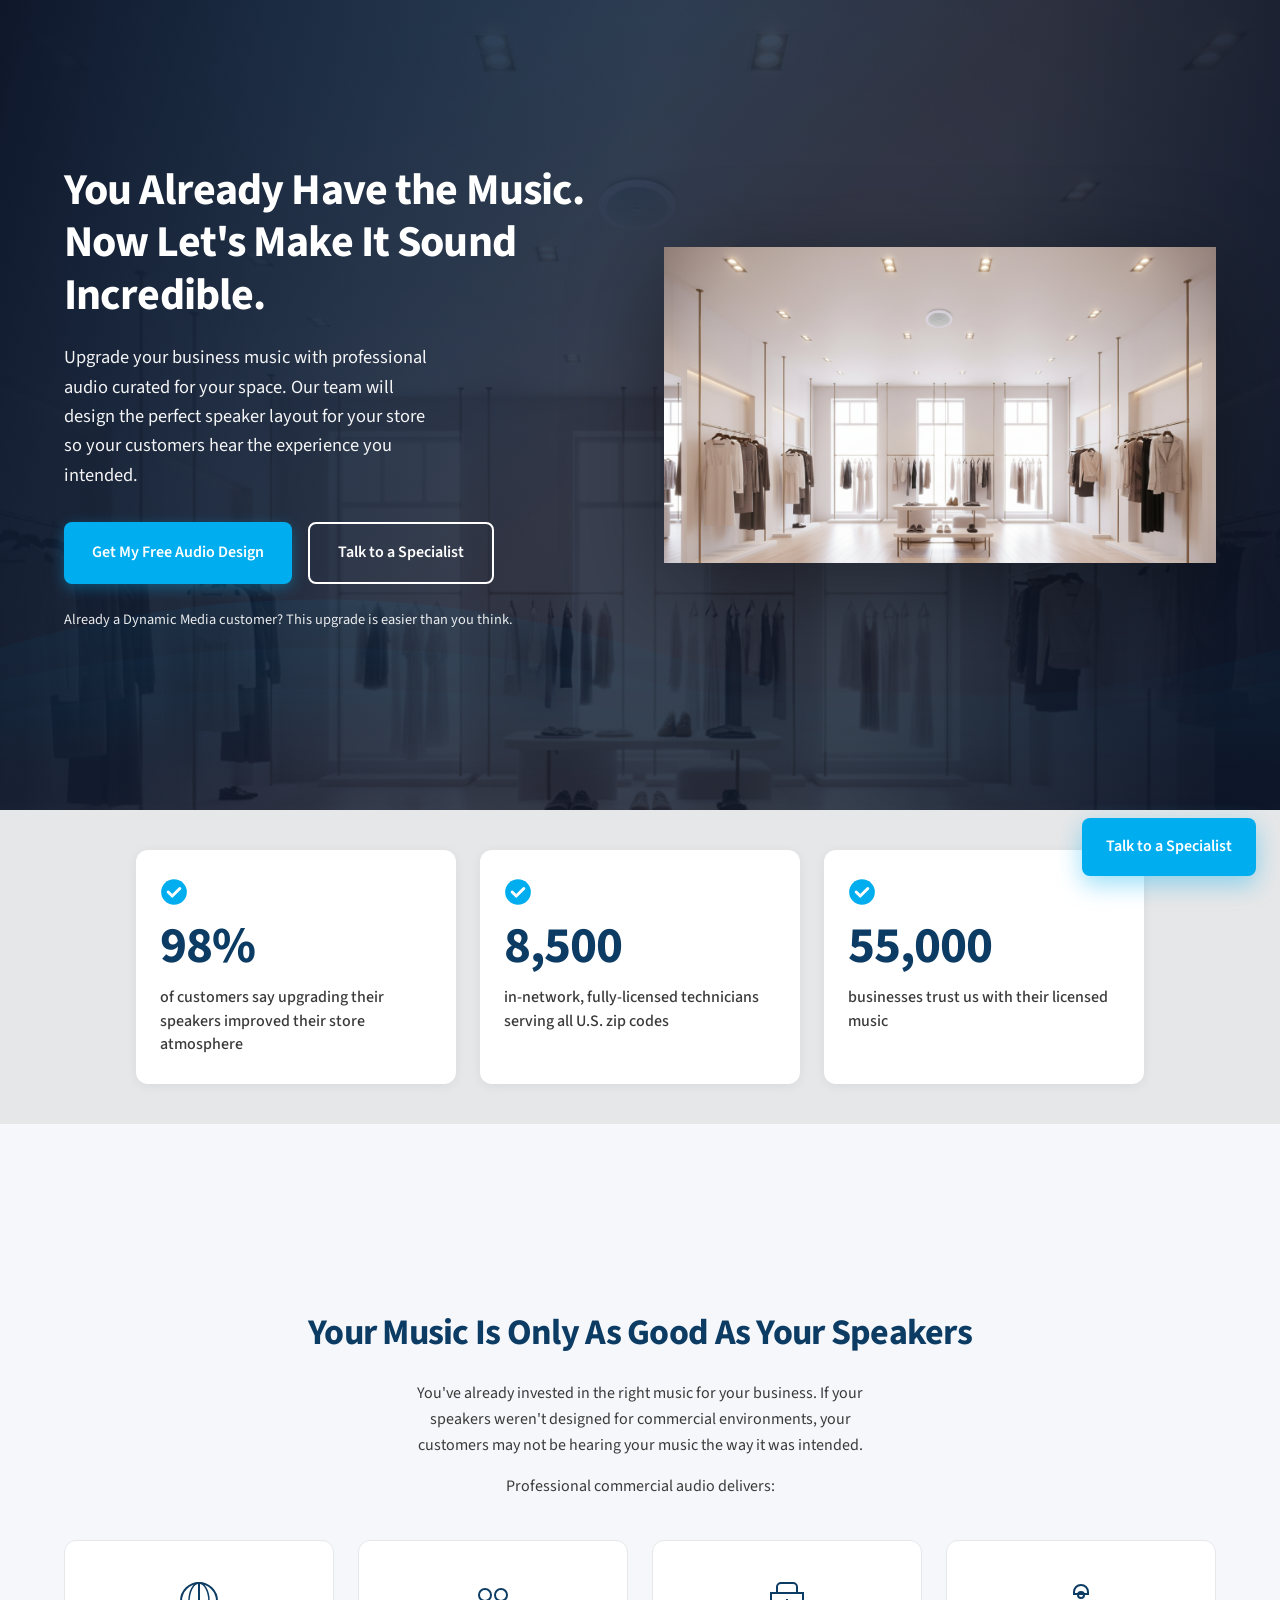
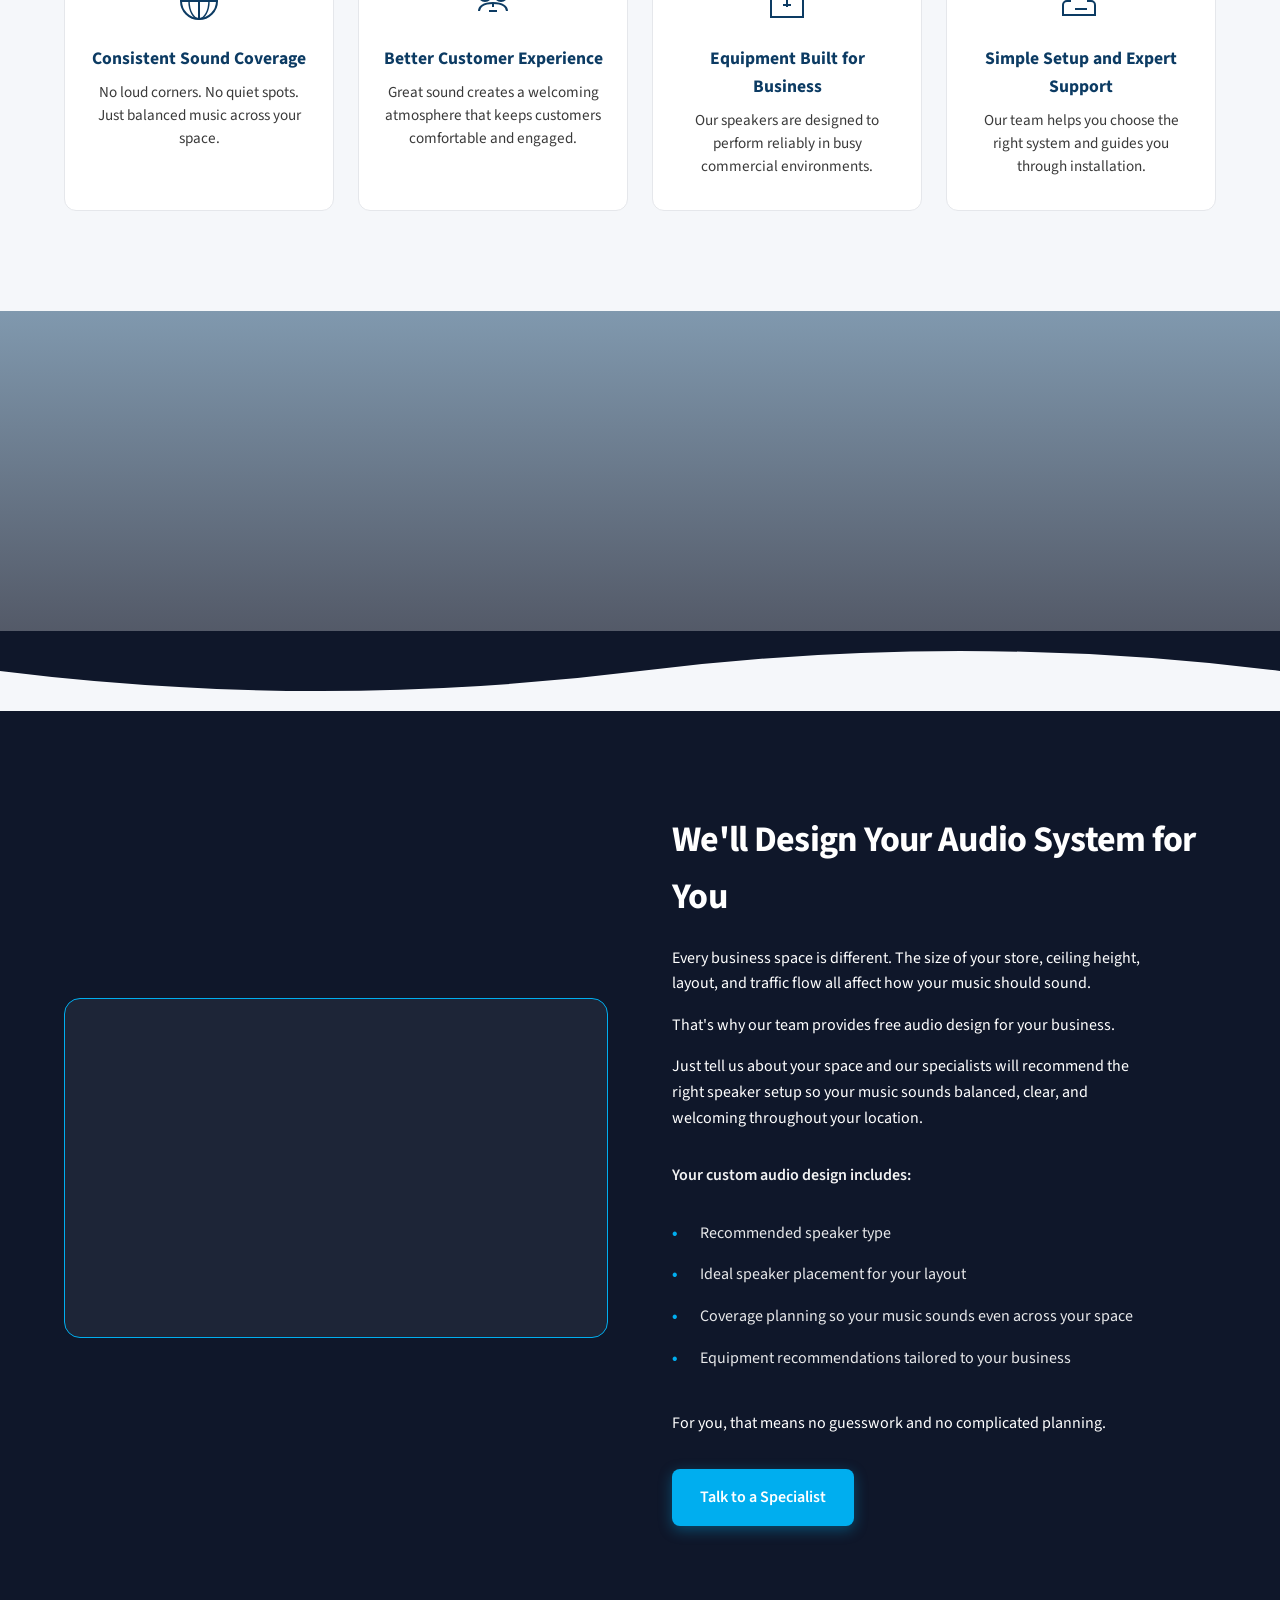
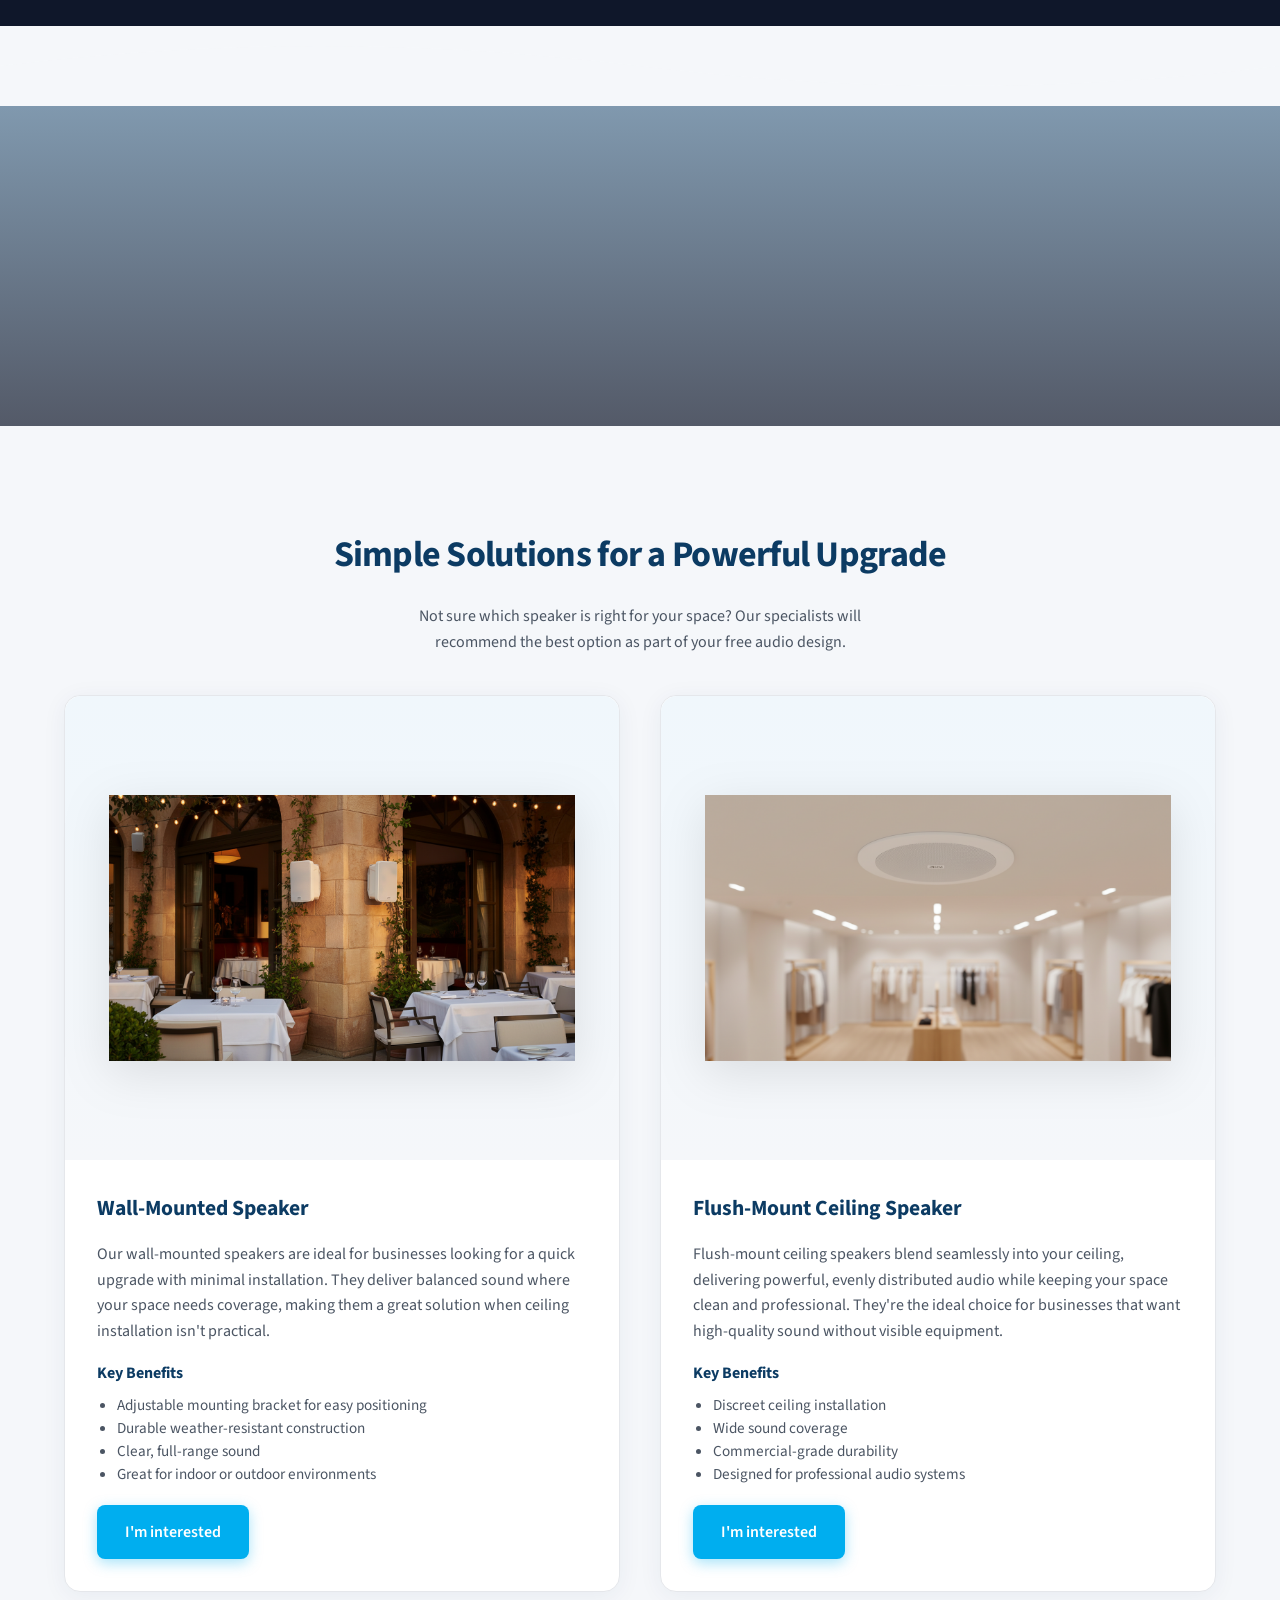
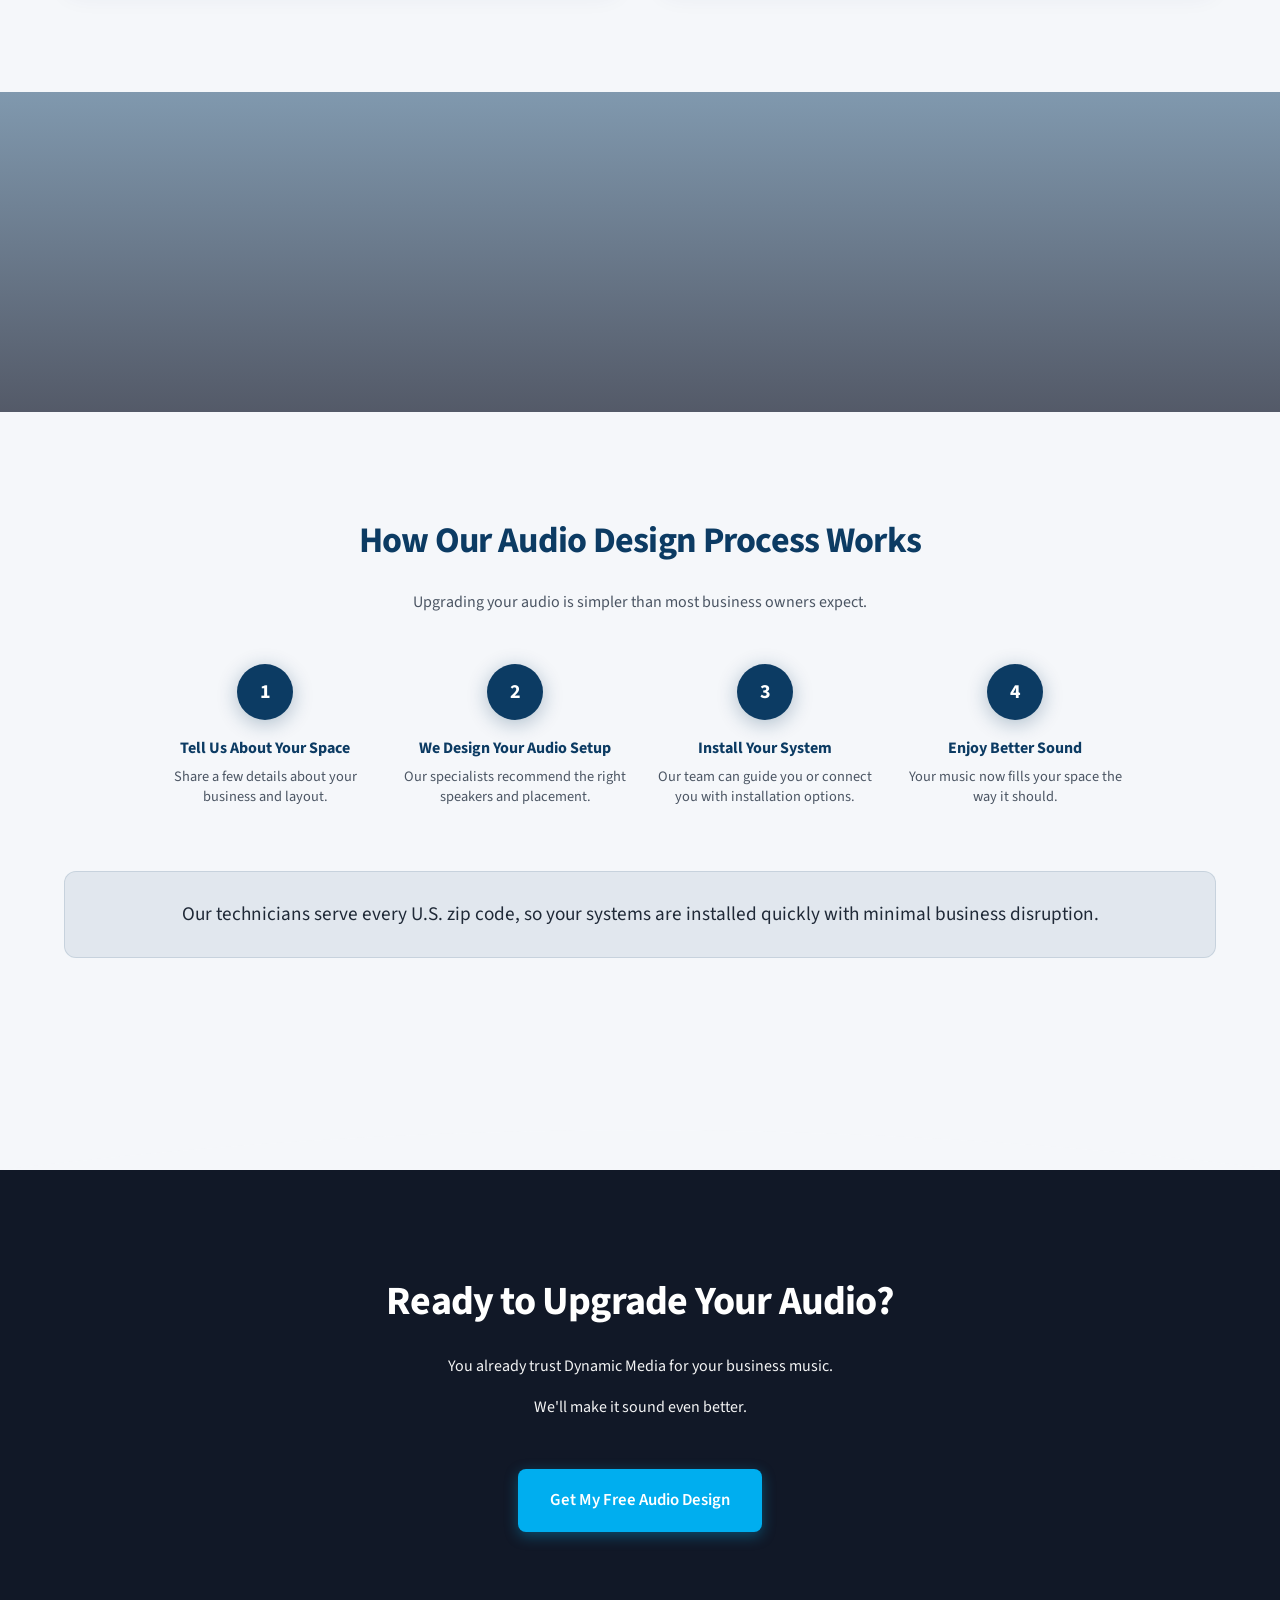
==== index.html @ a33ba9d6 "Initial commit: DM Commercial landing page Made-with: Cursor" ====
<!DOCTYPE html>
<html lang="en">
<head>
  <meta charset="UTF-8" />
  <meta name="viewport" content="width=device-width, initial-scale=1.0" />
  <title>Commercial Audio Equipment | Dynamic Media Music</title>
  <link rel="preconnect" href="https://fonts.googleapis.com" />
  <link rel="preconnect" href="https://fonts.gstatic.com" crossorigin />
  <link href="https://fonts.googleapis.com/css2?family=Source+Sans+3:ital,wght@0,400;0,500;0,600;0,700;1,400&display=swap" rel="stylesheet" />
  <style>
    :root {
      --brand-primary: #0C3B63;
      --accent-blue: #00aeef;
      --cta-red: #00aeef;
      --cta-red-hover: #0099d6;
      --dark-bg: #0F172A;
      --light-bg: #F5F7FA;
      --text: #1F2937;
      --text-muted: #4B5563;
      --white: #ffffff;
      --font: 'Source Sans 3', -apple-system, BlinkMacSystemFont, 'Segoe UI', sans-serif;
    }

    *, *::before, *::after { box-sizing: border-box; }
    html { scroll-behavior: smooth; }
    body {
      margin: 0;
      font-family: var(--font);
      font-size: 1rem;
      font-weight: 400;
      line-height: 1.6;
      color: var(--text);
      background: var(--light-bg);
    }

    .container { max-width: 1200px; margin: 0 auto; padding: 0 1.5rem; }
    .container--narrow { max-width: 720px; margin: 0 auto; padding: 0 1.5rem; }

    /* ----- Buttons ----- */
    .btn {
      display: inline-flex;
      align-items: center;
      justify-content: center;
      padding: 1rem 1.75rem;
      font-family: var(--font);
      font-size: 1rem;
      font-weight: 600;
      text-decoration: none;
      border-radius: 8px;
      transition: transform 0.2s ease, box-shadow 0.2s ease, background 0.2s ease, border-color 0.2s ease;
    }
    .btn:hover { transform: translateY(-2px); }
    .btn--primary {
      background: var(--cta-red);
      color: var(--white);
      border: none;
      box-shadow: 0 4px 14px rgba(0, 174, 239, 0.35);
    }
    .btn--primary:hover { background: var(--cta-red-hover); box-shadow: 0 8px 24px rgba(0, 174, 239, 0.45); }
    .btn--secondary {
      background: transparent;
      color: var(--white);
      border: 2px solid var(--white);
    }
    .btn--secondary:hover { border-color: var(--white); background: rgba(255,255,255,0.12); box-shadow: 0 4px 20px rgba(0,0,0,0.2); }
    .btn--outline {
      background: transparent;
      color: var(--brand-primary);
      border: 2px solid var(--brand-primary);
    }
    .btn--outline:hover { background: var(--brand-primary); color: var(--white); box-shadow: 0 4px 16px rgba(12, 59, 99, 0.25); }
    a.accent-link { color: var(--accent-blue); text-decoration: none; font-weight: 600; }
    a.accent-link:hover { text-decoration: underline; }

    /* ----- Wave divider ----- */
    .wave-divider {
      width: 100%;
      height: 80px;
      fill: var(--light-bg);
      overflow: hidden;
    }
    .wave-divider--dark { fill: var(--dark-bg); }
    .wave-divider svg { display: block; width: 100%; height: 100%; animation: waveShift 8s ease-in-out infinite; }
    @keyframes waveShift {
      0%, 100% { transform: translateX(0); }
      50% { transform: translateX(4px); }
    }

    /* ----- HERO (dark) ----- */
    .hero {
      background: var(--dark-bg);
      color: var(--white);
      padding: 100px 0;
      position: relative;
      overflow: hidden;
      min-height: 90vh;
      display: flex;
      align-items: center;
    }
    .hero__bg {
      position: absolute;
      inset: 0;
      background: linear-gradient(135deg, var(--brand-primary) 0%, var(--dark-bg) 50%, #0a1628 100%);
      z-index: 0;
    }
    .hero__bg-image {
      position: absolute;
      inset: 0;
      background-image: url('assets/b929e7a3-6dc8-4f0c-bb34-c9488a9dd81d.png');
      background-size: cover;
      background-position: center;
      background-attachment: fixed;
      opacity: 0.18;
      z-index: 0;
    }
    @media (max-width: 900px) { .hero__bg-image { background-attachment: scroll; } }
    .hero__overlay {
      position: absolute;
      inset: 0;
      background: linear-gradient(105deg, var(--dark-bg) 0%, transparent 45%, transparent 70%, var(--dark-bg) 100%);
      z-index: 1;
    }
    .hero__waves {
      position: absolute;
      inset: 0;
      z-index: 1;
      opacity: 0.12;
      pointer-events: none;
    }
    .hero__waves svg {
      position: absolute;
      bottom: 0;
      left: 0;
      width: 100%;
      height: 40%;
    }
    .hero .container {
      position: relative;
      z-index: 2;
      display: grid;
      grid-template-columns: 1fr 1fr;
      gap: 3rem;
      align-items: center;
    }
    @media (max-width: 900px) {
      .hero .container { grid-template-columns: 1fr; text-align: center; }
      .hero__overlay { background: linear-gradient(180deg, var(--dark-bg) 0%, transparent 40%, var(--dark-bg) 100%); }
    }
    .hero__content h1 {
      font-size: clamp(1.875rem, 4vw, 2.75rem);
      font-weight: 700;
      margin: 0 0 1.25rem;
      letter-spacing: -0.02em;
      line-height: 1.2;
    }
    .hero__content .subheadline {
      font-size: clamp(1rem, 2vw, 1.15rem);
      opacity: 0.95;
      max-width: 42ch;
      margin: 0 0 2rem;
      line-height: 1.6;
    }
    @media (max-width: 900px) { .hero__content .subheadline { margin-left: auto; margin-right: auto; } }
    .hero-ctas {
      display: flex;
      flex-wrap: wrap;
      gap: 1rem;
      margin-bottom: 1.5rem;
    }
    @media (max-width: 900px) { .hero-ctas { justify-content: center; } }
    .hero .support-line { font-size: 0.9rem; opacity: 0.9; }
    .hero__visual {
      position: relative;
      display: flex;
      align-items: center;
      justify-content: center;
    }
    .hero__visual img {
      max-width: 100%;
      max-height: 460px;
      object-fit: contain;
      filter: drop-shadow(0 24px 48px rgba(0,0,0,0.4));
      animation: heroFloat 6s ease-in-out infinite;
    }
    @keyframes heroFloat {
      0%, 100% { transform: translateY(0); }
      50% { transform: translateY(-8px); }
    }
    .hero__sound-rings {
      position: absolute;
      width: 200px;
      height: 200px;
      top: 50%;
      left: 50%;
      transform: translate(-50%, -50%);
      pointer-events: none;
    }
    .hero__sound-rings span {
      position: absolute;
      top: 50%;
      left: 50%;
      border: 2px solid var(--accent-blue);
      border-radius: 50%;
      opacity: 0.3;
      animation: soundPulse 3s ease-out infinite;
    }
    .hero__sound-rings span:nth-child(1) { width: 120px; height: 120px; margin: -60px 0 0 -60px; animation-delay: 0s; }
    .hero__sound-rings span:nth-child(2) { width: 180px; height: 180px; margin: -90px 0 0 -90px; animation-delay: 0.5s; }
    .hero__sound-rings span:nth-child(3) { width: 260px; height: 260px; margin: -130px 0 0 -130px; animation-delay: 1s; }
    @keyframes soundPulse {
      0% { transform: translate(-50%, -50%) scale(0.6); opacity: 0.4; }
      100% { transform: translate(-50%, -50%) scale(1.2); opacity: 0; }
    }

    /* ----- Social proof (card layout) ----- */
    .social-proof {
      background: #e6e7e8;
      padding: 2.5rem 0;
      border-bottom: none;
    }
    .social-proof .container {
      display: flex;
      flex-wrap: wrap;
      gap: 1.5rem;
      justify-content: center;
      align-items: stretch;
    }
    .social-proof-card {
      flex: 1;
      min-width: 240px;
      max-width: 320px;
      background: var(--white);
      border-radius: 12px;
      padding: 1.75rem 1.5rem;
      box-shadow: 0 2px 12px rgba(0, 0, 0, 0.06);
      display: flex;
      flex-direction: column;
      align-items: flex-start;
      gap: 0.75rem;
      transition: transform 0.2s ease, box-shadow 0.2s ease;
    }
    .social-proof-card:hover {
      transform: translateY(-6px);
      box-shadow: 0 12px 28px rgba(0, 0, 0, 0.1);
    }
    .social-proof-check {
      display: inline-block;
      width: 1.75rem;
      height: 1.75rem;
      flex-shrink: 0;
      background-image: url('data:image/svg+xml,%3Csvg xmlns="http://www.w3.org/2000/svg" viewBox="0 0 24 24"%3E%3Ccircle cx="12" cy="12" r="11" fill="%2300aeef"/%3E%3Cpath d="M7 12l3.5 3.5L17 9" stroke="white" stroke-width="2.5" stroke-linecap="round" stroke-linejoin="round" fill="none"/%3E%3C/svg%3E');
      background-size: contain;
      background-repeat: no-repeat;
      background-position: center;
    }
    .social-proof-stat {
      font-size: clamp(3rem, 4vw, 4rem);
      font-weight: 700;
      color: var(--brand-primary);
      line-height: 1.1;
      letter-spacing: -0.02em;
    }
    .social-proof-desc {
      margin: 0;
      font-size: clamp(0.875rem, 1.5vw, 1rem);
      font-weight: 500;
      color: #3A3A3A;
      line-height: 1.45;
    }

    /* ----- Section defaults ----- */
    section {
      padding: 100px 0;
    }
    .section-title {
      font-size: clamp(1.5rem, 3vw, 2.25rem);
      font-weight: 700;
      color: var(--brand-primary);
      margin: 0 0 1.25rem;
      text-align: center;
      letter-spacing: -0.02em;
    }
    .section-intro {
      max-width: 60ch;
      margin: 0 auto 2rem;
      text-align: center;
      color: var(--text-muted);
      font-weight: 400;
      line-height: 1.6;
    }
    .section--dark { background: var(--dark-bg); color: var(--white); }
    .section--dark .section-title { color: var(--white); }
    .section--dark .section-intro { color: rgba(255,255,255,0.85); }
    .section--light { background: var(--light-bg); color: var(--text); }

    /* ----- Why Upgrade (light) - Icon feature panels ----- */
    #why-upgrade { background: var(--light-bg); }
    #why-upgrade .section-intro { color: #3A3A3A; }
    #why-upgrade .benefit-card p { color: #3A3A3A; }
    .benefits-grid {
      display: grid;
      grid-template-columns: repeat(4, 1fr);
      gap: 1.5rem;
      margin-top: 2.5rem;
    }
    @media (max-width: 900px) { .benefits-grid { grid-template-columns: 1fr 1fr; } }
    @media (max-width: 520px) { .benefits-grid { grid-template-columns: 1fr; } }
    .benefit-card {
      background: var(--white);
      padding: 2rem 1.5rem;
      border-radius: 12px;
      border: 1px solid #E5E7EB;
      text-align: center;
      transition: background 0.3s ease, color 0.3s ease, border-color 0.3s ease, transform 0.2s ease, box-shadow 0.2s ease;
    }
    .benefit-card:hover {
      background: var(--brand-primary);
      color: var(--white);
      border-color: var(--brand-primary);
      transform: translateY(-4px);
      box-shadow: 0 12px 32px rgba(12, 59, 99, 0.2);
    }
    .benefit-card:hover h3 { color: var(--white); }
    #why-upgrade .benefit-card:hover p { color: var(--white); }
    .benefit-card:hover .benefit-icon { color: var(--accent-blue); }
    .benefit-icon {
      width: 56px;
      height: 56px;
      margin: 0 auto 1rem;
      color: var(--brand-primary);
      transition: color 0.3s ease;
    }
    .benefit-card h3 {
      font-size: 1.1rem;
      font-weight: 700;
      color: var(--brand-primary);
      margin: 0 0 0.5rem;
    }
    .benefit-card p { margin: 0; color: var(--text-muted); font-size: 0.95rem; line-height: 1.5; }

    /* ----- Full-width env imagery ----- */
    .env-section {
      height: 320px;
      background-size: cover;
      background-position: center;
      position: relative;
      display: flex;
      align-items: center;
      justify-content: center;
    }
    .env-section::before {
      content: '';
      position: absolute;
      inset: 0;
      background: linear-gradient(180deg, rgba(12, 59, 99, 0.5) 0%, rgba(15, 23, 42, 0.7) 100%);
    }
    .env-section--retail { background-image: url('https://images.unsplash.com/photo-1441986300917-64674bd600d8?w=1920&q=80'); }
    .env-section--restaurant { background-image: url('https://images.unsplash.com/photo-1517248135467-4c7edcad34c4?w=1920&q=80'); }
    .env-section--fitness { background-image: url('assets/artificial-photography-vB5qtt8X4NA-unsplash.jpg'); }

    /* ----- Audio Design (dark) - Floorplan + copy ----- */
    #free-design { background: var(--dark-bg); padding: 100px 0; }
    .audio-design__inner {
      display: grid;
      grid-template-columns: 1fr 1fr;
      gap: 4rem;
      align-items: center;
      max-width: 1200px;
      margin: 0 auto;
    }
    @media (max-width: 900px) { .audio-design__inner { grid-template-columns: 1fr; } }
    /* 3D room designer (embedded app) */
    .room-designer-3d {
      position: relative;
      background: rgba(255,255,255,0.06);
      border-radius: 16px;
      overflow: hidden;
      aspect-ratio: 16/10;
      max-width: 720px;
      width: 100%;
      margin: 0 auto;
      border: 1px solid #00aeef;
    }
    .room-designer-3d iframe {
      display: block;
      width: 100%;
      height: 100%;
      min-height: 420px;
      border: none;
    }
    .audio-design__copy .section-title { text-align: left; color: var(--white); }
    @media (max-width: 900px) { .audio-design__copy .section-title { text-align: center; } }
    .audio-design__copy .section-intro { text-align: left; margin-left: 0; margin-right: 0; color: var(--white); }
    @media (max-width: 900px) { .audio-design__copy .section-intro { text-align: center; margin-left: auto; margin-right: auto; } }
    .design-list {
      list-style: none;
      padding: 0;
      margin: 1.5rem 0 2rem;
    }
    .design-list li {
      padding: 0.5rem 0 0.5rem 1.75rem;
      position: relative;
      color: rgba(255,255,255,0.9);
    }
    .design-list li::before {
      content: '•';
      position: absolute;
      left: 0;
      color: var(--accent-blue);
      font-weight: 700;
    }
    .design-cta { margin-top: 2rem; }
    @media (max-width: 900px) { .design-cta { text-align: center; } }
    .audio-design__copy p { color: var(--white); }
    .audio-design__copy p.text-center { text-align: left; }
    @media (max-width: 900px) { .audio-design__copy p.text-center { text-align: center; } }

    /* ----- Products (light) - Premium panels ----- */
    #products { background: var(--light-bg); }
    .products {
      display: grid;
      grid-template-columns: 1fr 1fr;
      gap: 2.5rem;
      align-items: stretch;
      margin-top: 2.5rem;
    }
    @media (max-width: 900px) { .products { grid-template-columns: 1fr; } }
    .product-card {
      background: var(--white);
      border-radius: 16px;
      overflow: visible;
      border: 1px solid #E5E7EB;
      box-shadow: 0 4px 24px rgba(12, 59, 99, 0.06);
      transition: box-shadow 0.3s ease, transform 0.3s ease;
    }
    .product-card:hover {
      box-shadow: 0 20px 48px rgba(12, 59, 99, 0.12);
      transform: translateY(-4px);
    }
    .product-card__image-wrap {
      position: relative;
      padding: 3rem 2rem;
      background: linear-gradient(180deg, #f0f7fc 0%, var(--light-bg) 100%);
      border-radius: 16px 16px 0 0;
    }
    .product-card__image {
      aspect-ratio: 4/3;
      display: flex;
      align-items: center;
      justify-content: center;
      position: relative;
    }
    .product-card__image img {
      max-width: 95%;
      max-height: 280px;
      object-fit: contain;
      transition: transform 0.3s ease, filter 0.3s ease;
      filter: drop-shadow(0 12px 24px rgba(0,0,0,0.1));
    }
    .product-card:hover .product-card__image img {
      transform: scale(1.04);
      filter: drop-shadow(0 16px 32px rgba(0,0,0,0.15));
    }
    .product-card__body { padding: 2rem; }
    .product-card__body h3 {
      font-size: 1.35rem;
      font-weight: 700;
      color: var(--brand-primary);
      margin: 0 0 0.75rem;
    }
    .product-card__body .desc { color: var(--text-muted); margin-bottom: 1rem; line-height: 1.6; }
    .product-card__body .key-benefits { margin: 1rem 0; }
    .product-card__body .key-benefits strong { display: block; margin-bottom: 0.5rem; color: var(--brand-primary); }
    .product-card__body ul {
      margin: 0;
      padding-left: 1.25rem;
      color: var(--text-muted);
      font-size: 0.95rem;
      line-height: 1.5;
    }
    .product-ctas { margin-top: 1.25rem; }

    /* ----- Interest modal ----- */
    .interest-modal-overlay {
      position: fixed;
      inset: 0;
      background: rgba(0, 0, 0, 0.5);
      z-index: 2000;
      display: none;
      align-items: center;
      justify-content: center;
      padding: 1rem;
    }
    .interest-modal-overlay.is-open { display: flex; }
    .interest-modal {
      background: var(--white);
      border-radius: 12px;
      max-width: 420px;
      width: 100%;
      padding: 1.75rem;
      box-shadow: 0 24px 48px rgba(0, 0, 0, 0.2);
    }
    .interest-modal h3 {
      margin: 0 0 1.25rem;
      font-size: 1.25rem;
      color: var(--brand-primary);
    }
    .interest-modal .form-row { margin-bottom: 1rem; }
    .interest-modal label {
      display: block;
      font-size: 0.9rem;
      font-weight: 600;
      color: var(--text);
      margin-bottom: 0.35rem;
    }
    .interest-modal input[type="text"],
    .interest-modal input[type="tel"] {
      width: 100%;
      padding: 0.6rem 0.75rem;
      font-family: var(--font);
      font-size: 1rem;
      border: 1px solid var(--dm-border, #E5E7EB);
      border-radius: 6px;
      box-sizing: border-box;
    }
    .interest-modal .checkbox-row {
      display: flex;
      align-items: center;
      gap: 0.5rem;
      margin: 1rem 0 1.25rem;
    }
    .interest-modal input[type="checkbox"] { width: auto; margin: 0; }
    .interest-modal .checkbox-row label { margin: 0; font-weight: 500; }
    .interest-modal .modal-actions {
      display: flex;
      gap: 0.75rem;
      justify-content: flex-end;
    }
    .interest-modal .btn--secondary-modal {
      background: transparent;
      color: var(--text);
      border: 1px solid var(--text-muted);
    }
    .interest-modal .btn--secondary-modal:hover { background: #f3f4f6; }

    /* ----- Process (light) - Timeline ----- */
    #process { background: var(--light-bg); }
    .timeline {
      display: grid;
      grid-template-columns: 1fr auto 1fr auto 1fr auto 1fr;
      align-items: start;
      gap: 0;
      margin: 3rem 0 2rem;
      max-width: 1000px;
      margin-left: auto;
      margin-right: auto;
    }
    @media (max-width: 768px) {
      .timeline {
        grid-template-columns: 1fr;
        gap: 2rem;
      }
      .timeline__connector { display: none; }
    }
    .timeline__step {
      text-align: center;
      padding: 0 0.5rem;
    }
    .timeline__num {
      width: 56px;
      height: 56px;
      border-radius: 50%;
      background: var(--brand-primary);
      color: var(--white);
      font-weight: 700;
      font-size: 1.25rem;
      display: flex;
      align-items: center;
      justify-content: center;
      margin: 0 auto 1rem;
      transition: transform 0.4s ease, box-shadow 0.4s ease;
    }
    .timeline__step.visible .timeline__num {
      transform: scale(1);
      box-shadow: 0 4px 20px rgba(12, 59, 99, 0.3);
    }
    .timeline__step strong {
      display: block;
      color: var(--brand-primary);
      margin-bottom: 0.35rem;
      font-size: 1rem;
    }
    .timeline__step p { margin: 0; font-size: 0.9rem; color: var(--text-muted); line-height: 1.4; }
    .timeline__connector {
      width: 100%;
      max-width: 60px;
      height: 3px;
      background: linear-gradient(90deg, var(--brand-primary), var(--accent-blue));
      margin-top: 28px;
      opacity: 0.5;
    }
    .process-callout {
      text-align: center;
      margin-top: 4rem;
      margin-bottom: 2rem;
      padding: 1.75rem 2rem;
      background: rgba(12, 59, 99, 0.08);
      border-radius: 12px;
      font-size: 1.2rem;
      line-height: 1.5;
      color: var(--text);
      border: 1px solid rgba(12, 59, 99, 0.12);
    }

    /* ----- Final CTA (dark) ----- */
    .final-cta {
      background: #111827;
      color: var(--white);
      padding: 100px 0;
      text-align: center;
      position: relative;
      overflow: hidden;
    }
    .final-cta__bg {
      position: absolute;
      inset: 0;
      background-image: url('https://images.unsplash.com/photo-1556742049-0cfed4f6a45d?w=1920&q=80');
      background-size: cover;
      background-position: center;
      opacity: 0.15;
    }
    .final-cta__overlay {
      position: absolute;
      inset: 0;
      background: #111827;
    }
    .final-cta .container { position: relative; z-index: 1; }
    .final-cta .section-title { color: var(--white); font-size: clamp(1.75rem, 4vw, 2.5rem); }
    .final-cta .section-intro { color: rgba(255,255,255,0.95); }
    .final-cta .btn--primary {
      margin-top: 1rem;
      padding: 1.125rem 2rem;
      font-size: 1.05rem;
    }
    .final-cta .btn--primary:hover { box-shadow: 0 8px 32px rgba(0, 174, 239, 0.5); }

    /* ----- Reveal animation ----- */
    .reveal {
      opacity: 0;
      transform: translateY(24px);
      transition: opacity 0.6s ease, transform 0.6s ease;
    }
    .reveal.visible {
      opacity: 1;
      transform: translateY(0);
    }
    .timeline__step { opacity: 0; transform: translateY(16px); transition: opacity 0.5s ease, transform 0.5s ease; }
    .timeline__step.visible { opacity: 1; transform: translateY(0); }
    .timeline__step .timeline__num { transition: transform 0.4s ease, box-shadow 0.4s ease; }
    .timeline__step:not(.visible) .timeline__num { transform: scale(0.85); }
    .timeline__step.visible .timeline__num { transform: scale(1); box-shadow: 0 4px 20px rgba(12, 59, 99, 0.3); }

    /* ----- Sticky CTA ----- */
    .sticky-cta {
      position: fixed;
      bottom: 24px;
      right: 24px;
      z-index: 1000;
    }
    .sticky-cta a {
      display: flex;
      align-items: center;
      justify-content: center;
      padding: 1rem 1.5rem;
      background: var(--cta-red);
      color: var(--white);
      font-family: var(--font);
      font-weight: 600;
      font-size: 1rem;
      text-decoration: none;
      border-radius: 8px;
      box-shadow: 0 8px 24px rgba(0, 174, 239, 0.4);
      transition: transform 0.2s ease, box-shadow 0.2s ease, background 0.2s ease;
    }
    .sticky-cta a:hover {
      transform: translateY(-2px);
      box-shadow: 0 12px 28px rgba(0, 174, 239, 0.5);
      background: var(--cta-red-hover);
      color: var(--white);
    }
    .sticky-cta .sticky-cta__desktop { display: block; }
    .sticky-cta .sticky-cta__mobile { display: none; }
    @media (max-width: 600px) {
      .sticky-cta .sticky-cta__desktop { display: none; }
      .sticky-cta .sticky-cta__mobile { display: block; }
      .sticky-cta { bottom: 16px; right: 16px; }
    }
  </style>
</head>
<body>
  <!-- HERO (dark) -->
  <header class="hero">
    <div class="hero__bg"></div>
    <div class="hero__bg-image" aria-hidden="true"></div>
    <div class="hero__overlay"></div>
    <div class="hero__waves" aria-hidden="true">
      <svg viewBox="0 0 1200 200" preserveAspectRatio="none">
        <path d="M0 100 Q300 40 600 100 T1200 100 V200 H0 Z" fill="url(#heroGrad)" opacity="0.5"/>
        <path d="M0 120 Q300 80 600 120 T1200 120 V200 H0 Z" fill="url(#heroGrad)" opacity="0.3"/>
        <path d="M0 140 Q300 110 600 140 T1200 140 V200 H0 Z" fill="url(#heroGrad)" opacity="0.2"/>
        <defs><linearGradient id="heroGrad" x1="0" y1="0" x2="0" y2="1"><stop offset="0%" stop-color="#00aeef"/><stop offset="100%" stop-color="transparent"/></linearGradient></defs>
      </svg>
    </div>
    <div class="container">
      <div class="hero__content reveal">
        <h1>You Already Have the Music.<br />Now Let's Make It Sound Incredible.</h1>
        <p class="subheadline">Upgrade your business music with professional audio curated for your space. Our team will design the perfect speaker layout for your store so your customers hear the experience you intended.</p>
        <div class="hero-ctas">
          <a href="#contact" class="btn btn--primary">Get My Free Audio Design</a>
          <a href="tel:5869784214" class="btn btn--secondary">Talk to a Specialist</a>
        </div>
        <p class="support-line">Already a Dynamic Media customer? This upgrade is easier than you think.</p>
      </div>
      <div class="hero__visual reveal">
        <div class="hero__sound-rings" aria-hidden="true"><span></span><span></span><span></span></div>
        <img src="assets/b929e7a3-6dc8-4f0c-bb34-c9488a9dd81d.png" alt="Professional commercial audio" />
      </div>
    </div>
  </header>

  <!-- SOCIAL PROOF -->
  <div class="social-proof">
    <div class="container">
      <div class="social-proof-card">
        <span class="social-proof-check" aria-hidden="true"></span>
        <span class="social-proof-stat">98%</span>
        <p class="social-proof-desc">of customers say upgrading their speakers improved their store atmosphere</p>
      </div>
      <div class="social-proof-card">
        <span class="social-proof-check" aria-hidden="true"></span>
        <span class="social-proof-stat">8,500</span>
        <p class="social-proof-desc">in-network, fully-licensed technicians serving all U.S. zip codes</p>
      </div>
      <div class="social-proof-card">
        <span class="social-proof-check" aria-hidden="true"></span>
        <span class="social-proof-stat">55,000</span>
        <p class="social-proof-desc">businesses trust us with their licensed music</p>
      </div>
    </div>
  </div>

  <!-- Wave -->
  <div class="wave-divider">
    <svg viewBox="0 0 1200 80" preserveAspectRatio="none" xmlns="http://www.w3.org/2000/svg">
      <path d="M0 80 L0 40 Q300 0 600 40 T1200 40 L1200 80 Z" fill="var(--light-bg)"/>
    </svg>
  </div>

  <!-- SECTION: WHY UPGRADE (light) -->
  <section id="why-upgrade">
    <div class="container reveal">
      <h2 class="section-title">Your Music Is Only As Good As Your Speakers</h2>
      <p class="section-intro">You've already invested in the right music for your business. If your speakers weren't designed for commercial environments, your customers may not be hearing your music the way it was intended.</p>
      <p class="section-intro" style="margin-top: -1rem;">Professional commercial audio delivers:</p>
      <div class="benefits-grid">
        <div class="benefit-card">
          <div class="benefit-icon" aria-hidden="true">
            <svg viewBox="0 0 56 56" fill="none" stroke="currentColor" stroke-width="2" stroke-linecap="round"><circle cx="28" cy="28" r="18"/><path d="M28 10v36M10 28h36"/><ellipse cx="28" cy="28" rx="10" ry="18" fill="none" stroke="currentColor" stroke-width="1.5"/></svg>
          </div>
          <h3>Consistent Sound Coverage</h3>
          <p>No loud corners. No quiet spots. Just balanced music across your space.</p>
        </div>
        <div class="benefit-card">
          <div class="benefit-icon" aria-hidden="true">
            <svg viewBox="0 0 56 56" fill="none" stroke="currentColor" stroke-width="2"><circle cx="20" cy="22" r="6"/><circle cx="36" cy="22" r="6"/><path d="M14 38c0-4 4-8 14-8s14 4 14 8"/><path d="M28 34v-4"/><path d="M24 38h8"/></svg>
          </div>
          <h3>Better Customer Experience</h3>
          <p>Great sound creates a welcoming atmosphere that keeps customers comfortable and engaged.</p>
        </div>
        <div class="benefit-card">
          <div class="benefit-icon" aria-hidden="true">
            <svg viewBox="0 0 56 56" fill="none" stroke="currentColor" stroke-width="2"><path d="M12 20h32v24H12z"/><path d="M18 20V14a4 4 0 0 1 4-4h12a4 4 0 0 1 4 4v6"/><path d="M28 26v8"/><path d="M24 32h8"/></svg>
          </div>
          <h3>Equipment Built for Business</h3>
          <p>Our speakers are designed to perform reliably in busy commercial environments.</p>
        </div>
        <div class="benefit-card">
          <div class="benefit-icon" aria-hidden="true">
            <svg viewBox="0 0 56 56" fill="none" stroke="currentColor" stroke-width="2"><path d="M28 12c-4 0-7 3-7 7v2h14v-2c0-4-3-7-7-7z"/><path d="M18 28h-4a4 4 0 0 0-4 4v10h32V32a4 4 0 0 0-4-4h-4"/><path d="M22 36h12"/><circle cx="28" cy="22" r="3"/></svg>
          </div>
          <h3>Simple Setup and Expert Support</h3>
          <p>Our team helps you choose the right system and guides you through installation.</p>
        </div>
      </div>
    </div>
  </section>

  <!-- Env: Retail -->
  <div class="env-section env-section--retail" role="img" aria-label="Retail store environment"></div>

  <div class="wave-divider wave-divider--dark">
    <svg viewBox="0 0 1200 80" preserveAspectRatio="none" xmlns="http://www.w3.org/2000/svg">
      <path d="M0 0 L0 40 Q300 80 600 40 T1200 40 L1200 0 Z" fill="var(--dark-bg)"/>
    </svg>
  </div>

  <!-- SECTION: FREE AUDIO DESIGN (dark) -->
  <section id="free-design">
    <div class="container reveal">
      <div class="audio-design__inner">
        <div class="room-designer-3d" aria-label="Interactive 3D room designer">
          <iframe
            src="room-designer.html"
            title="Interactive 3D room designer for audio layout"
          ></iframe>
        </div>
        <div class="audio-design__copy">
          <h2 class="section-title">We'll Design Your Audio System for You</h2>
          <p class="section-intro">Every business space is different. The size of your store, ceiling height, layout, and traffic flow all affect how your music should sound.</p>
          <p class="section-intro" style="margin-top: -1rem;">That's why our team provides free audio design for your business.</p>
          <p class="section-intro" style="margin-top: -1rem;">Just tell us about your space and our specialists will recommend the right speaker setup so your music sounds balanced, clear, and welcoming throughout your location.</p>
          <p class="text-center" style="font-weight: 600; color: rgba(255,255,255,0.95); margin-bottom: 0.5rem;">Your custom audio design includes:</p>
          <ul class="design-list">
            <li>Recommended speaker type</li>
            <li>Ideal speaker placement for your layout</li>
            <li>Coverage planning so your music sounds even across your space</li>
            <li>Equipment recommendations tailored to your business</li>
          </ul>
          <p class="text-center">For you, that means no guesswork and no complicated planning.</p>
          <div class="design-cta">
            <a href="tel:5869784214" class="btn btn--primary">Talk to a Specialist</a>
          </div>
        </div>
      </div>
    </div>
  </section>

  <div class="wave-divider">
    <svg viewBox="0 0 1200 80" preserveAspectRatio="none" xmlns="http://www.w3.org/2000/svg">
      <path d="M0 80 L0 40 Q300 0 600 40 T1200 40 L1200 80 Z" fill="var(--light-bg)"/>
    </svg>
  </div>

  <!-- Env: Restaurant -->
  <div class="env-section env-section--restaurant" role="img" aria-label="Restaurant environment"></div>

  <!-- SECTION: PRODUCTS (light) -->
  <section id="products">
    <div class="container reveal">
      <h2 class="section-title">Simple Solutions for a Powerful Upgrade</h2>
      <p class="section-intro">Not sure which speaker is right for your space? Our specialists will recommend the best option as part of your free audio design.</p>
      <div class="products">
        <div class="product-card">
          <div class="product-card__image-wrap">
            <div class="product-card__image">
              <img src="assets/d49aba22-f5d0-4334-b70c-702178617aba.png" alt="Wall-Mounted Speaker" />
            </div>
          </div>
          <div class="product-card__body">
            <h3>Wall-Mounted Speaker</h3>
            <p class="desc">Our wall-mounted speakers are ideal for businesses looking for a quick upgrade with minimal installation. They deliver balanced sound where your space needs coverage, making them a great solution when ceiling installation isn't practical.</p>
            <div class="key-benefits">
              <strong>Key Benefits</strong>
              <ul>
                <li>Adjustable mounting bracket for easy positioning</li>
                <li>Durable weather-resistant construction</li>
                <li>Clear, full-range sound</li>
                <li>Great for indoor or outdoor environments</li>
              </ul>
            </div>
            <div class="product-ctas">
              <button type="button" class="btn btn--primary interest-cta" data-product="Wall-Mounted Speaker">I'm interested</button>
            </div>
          </div>
        </div>
        <div class="product-card">
          <div class="product-card__image-wrap">
            <div class="product-card__image">
              <img src="assets/1e49597a-28e1-4e7e-bfe7-eaa05174274a.png" alt="Flush-Mount Ceiling Speaker" />
            </div>
          </div>
          <div class="product-card__body">
            <h3>Flush-Mount Ceiling Speaker</h3>
            <p class="desc">Flush-mount ceiling speakers blend seamlessly into your ceiling, delivering powerful, evenly distributed audio while keeping your space clean and professional. They're the ideal choice for businesses that want high-quality sound without visible equipment.</p>
            <div class="key-benefits">
              <strong>Key Benefits</strong>
              <ul>
                <li>Discreet ceiling installation</li>
                <li>Wide sound coverage</li>
                <li>Commercial-grade durability</li>
                <li>Designed for professional audio systems</li>
              </ul>
            </div>
            <div class="product-ctas">
              <button type="button" class="btn btn--primary interest-cta" data-product="Flush-Mount Ceiling Speaker">I'm interested</button>
            </div>
          </div>
        </div>
      </div>
    </div>
  </section>

  <!-- Interest form modal -->
  <div class="interest-modal-overlay" id="interest-modal" aria-hidden="true">
    <div class="interest-modal" role="dialog" aria-labelledby="interest-modal-title">
      <h3 id="interest-modal-title">I'm interested</h3>
      <form id="interest-form" action="https://dynamicmediamusic.com/get-in-contact/" method="post" target="_blank">
        <input type="hidden" name="product" id="interest-product" value="" />
        <div class="form-row">
          <label for="interest-name">Name</label>
          <input type="text" id="interest-name" name="name" required placeholder="Your name" />
        </div>
        <div class="form-row">
          <label for="interest-phone">Phone number</label>
          <input type="tel" id="interest-phone" name="phone" required placeholder="Phone number" />
        </div>
        <div class="form-row">
          <label for="interest-title">Title at company</label>
          <input type="text" id="interest-title" name="title" required placeholder="Your title" />
        </div>
        <div class="checkbox-row">
          <input type="checkbox" id="interest-buyer" name="are_you_buyer" value="yes" />
          <label for="interest-buyer">Are you the buyer?</label>
        </div>
        <div class="modal-actions">
          <button type="button" class="btn btn--secondary-modal" id="interest-modal-cancel">Cancel</button>
          <button type="submit" class="btn btn--primary">Submit</button>
        </div>
      </form>
    </div>
  </div>

  <!-- Env: Fitness -->
  <div class="env-section env-section--fitness" role="img" aria-label="Fitness studio environment"></div>

  <!-- SECTION: PROCESS (light) - Timeline -->
  <section id="process">
    <div class="container reveal">
      <h2 class="section-title">How Our Audio Design Process Works</h2>
      <p class="section-intro">Upgrading your audio is simpler than most business owners expect.</p>
      <div class="timeline">
        <div class="timeline__step">
          <span class="timeline__num">1</span>
          <strong>Tell Us About Your Space</strong>
          <p>Share a few details about your business and layout.</p>
        </div>
        <div class="timeline__connector" aria-hidden="true"></div>
        <div class="timeline__step">
          <span class="timeline__num">2</span>
          <strong>We Design Your Audio Setup</strong>
          <p>Our specialists recommend the right speakers and placement.</p>
        </div>
        <div class="timeline__connector" aria-hidden="true"></div>
        <div class="timeline__step">
          <span class="timeline__num">3</span>
          <strong>Install Your System</strong>
          <p>Our team can guide you or connect you with installation options.</p>
        </div>
        <div class="timeline__connector" aria-hidden="true"></div>
        <div class="timeline__step">
          <span class="timeline__num">4</span>
          <strong>Enjoy Better Sound</strong>
          <p>Your music now fills your space the way it should.</p>
        </div>
      </div>
      <p class="process-callout">Our technicians serve every U.S. zip code, so your systems are installed quickly with minimal business disruption.</p>
    </div>
  </section>

  <!-- Wave: white section wavy bottom -->
  <div class="wave-divider wave-divider--wavy-bottom" aria-hidden="true">
    <svg viewBox="0 0 1200 80" preserveAspectRatio="none" xmlns="http://www.w3.org/2000/svg">
      <path d="M0 0 L1200 0 L1200 80 Q600 0 0 80 Z" fill="var(--light-bg)"/>
    </svg>
  </div>

  <!-- FINAL CTA (dark) -->
  <section class="final-cta" id="contact">
    <div class="final-cta__bg" aria-hidden="true"></div>
    <div class="final-cta__overlay"></div>
    <div class="container reveal">
      <h2 class="section-title">Ready to Upgrade Your Audio?</h2>
      <p class="section-intro">You already trust Dynamic Media for your business music.</p>
      <p class="section-intro" style="margin-top: -1rem;">We'll make it sound even better.</p>
      <a href="https://dynamicmediamusic.com/get-in-contact/" class="btn btn--primary">Get My Free Audio Design</a>
    </div>
  </section>

  <!-- Sticky CTA -->
  <div class="sticky-cta">
    <a href="tel:5869784214">
      <span class="sticky-cta__desktop">Talk to a Specialist</span>
      <span class="sticky-cta__mobile">Call Now</span>
    </a>
  </div>

  <script>
    (function() {
      var reveals = document.querySelectorAll('.reveal');
      var timelineSteps = document.querySelectorAll('.timeline__step');
      function runReveal() {
        var windowHeight = window.innerHeight;
        var trigger = windowHeight - 100;
        reveals.forEach(function(el) {
          var top = el.getBoundingClientRect().top;
          if (top < trigger) el.classList.add('visible');
        });
        timelineSteps.forEach(function(el, i) {
          var top = el.getBoundingClientRect().top;
          if (top < trigger) {
            setTimeout(function() { el.classList.add('visible'); }, 120 * i);
          }
        });
      }
      window.addEventListener('scroll', runReveal);
      window.addEventListener('resize', runReveal);
      runReveal();
    })();

    (function() {
      var modal = document.getElementById('interest-modal');
      var form = document.getElementById('interest-form');
      var productInput = document.getElementById('interest-product');
      var cancelBtn = document.getElementById('interest-modal-cancel');

      var modalTitle = document.getElementById('interest-modal-title');
      document.querySelectorAll('.interest-cta').forEach(function(btn) {
        btn.addEventListener('click', function() {
          var product = this.getAttribute('data-product') || '';
          productInput.value = product;
          modalTitle.textContent = product
            ? "I'm interested in the " + product.toLowerCase()
            : "I'm interested";
          modal.classList.add('is-open');
          modal.setAttribute('aria-hidden', 'false');
          document.body.style.overflow = 'hidden';
        });
      });

      function closeModal() {
        modal.classList.remove('is-open');
        modal.setAttribute('aria-hidden', 'true');
        document.body.style.overflow = '';
      }

      cancelBtn.addEventListener('click', closeModal);
      modal.addEventListener('click', function(e) {
        if (e.target === modal) closeModal();
      });
      document.addEventListener('keydown', function(e) {
        if (e.key === 'Escape' && modal.classList.contains('is-open')) closeModal();
      });

      form.addEventListener('submit', function() {
        closeModal();
      });
    })();
  </script>
</body>
</html>
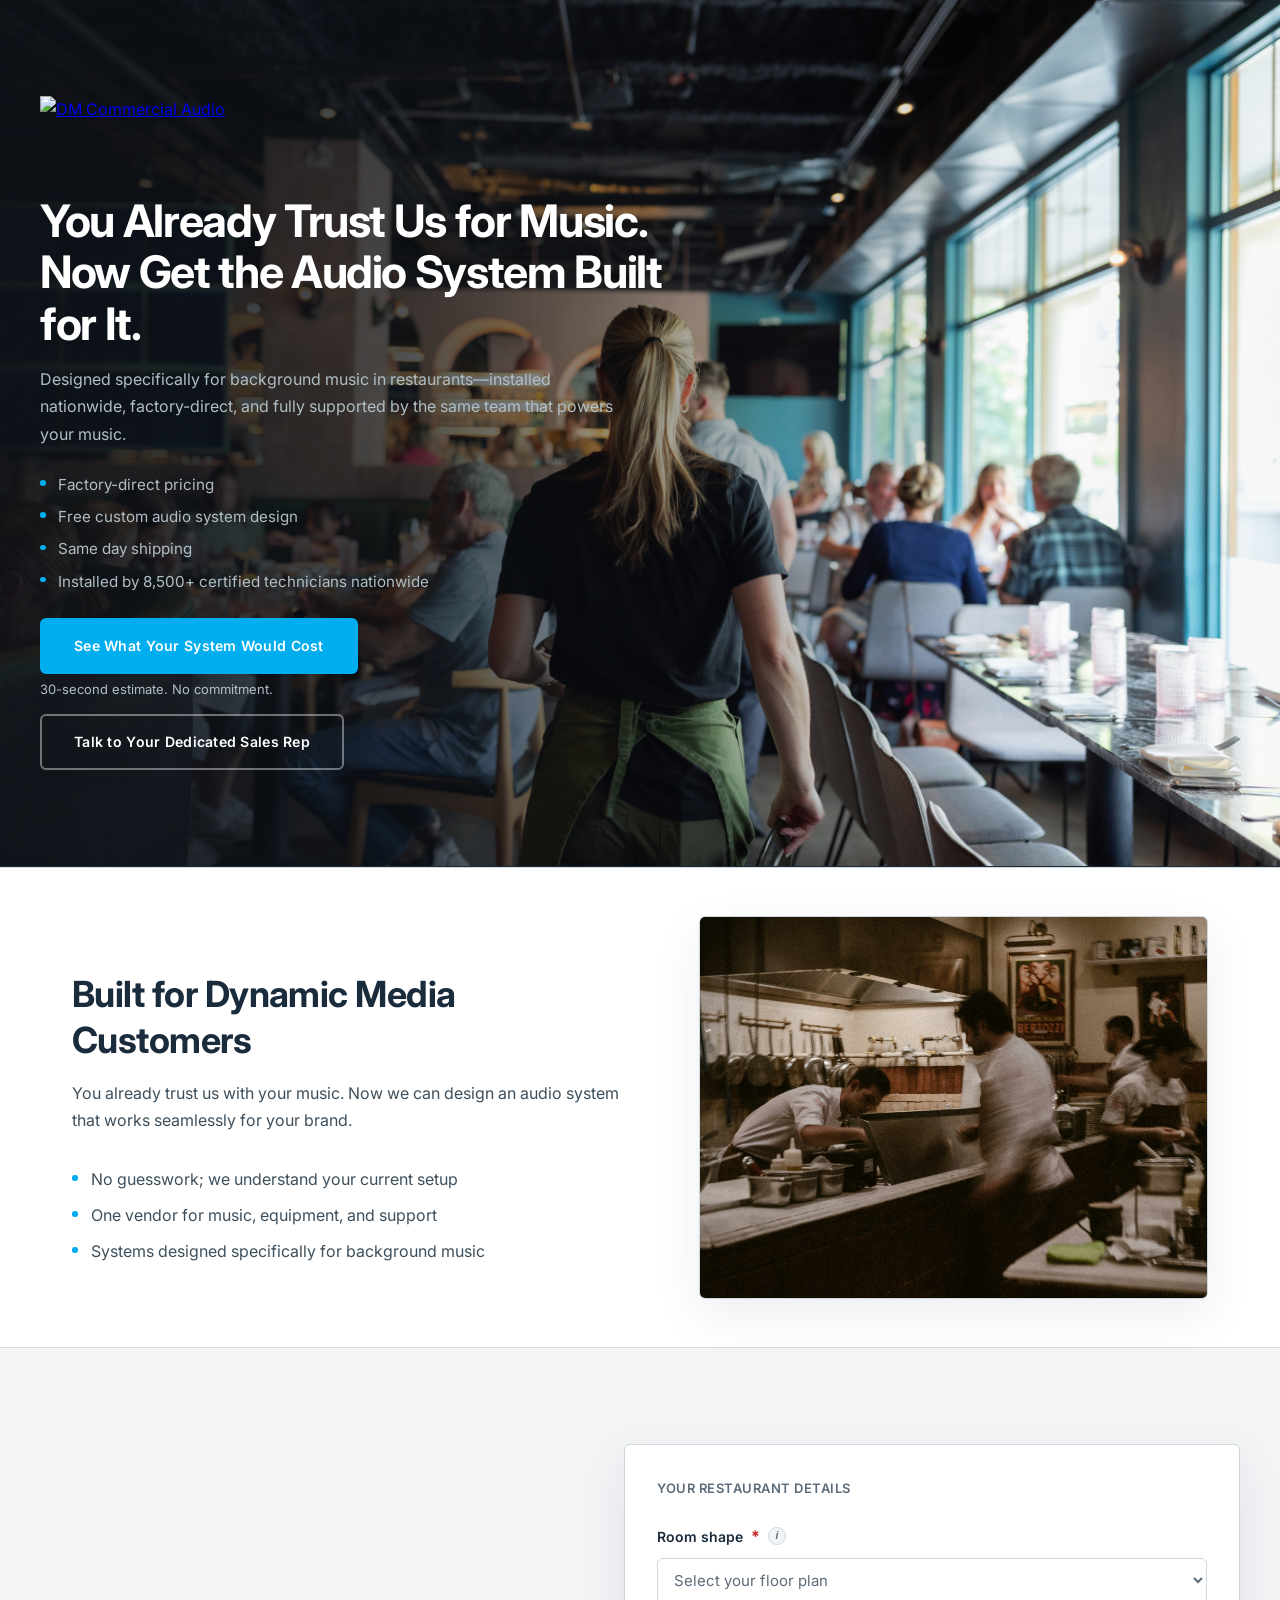
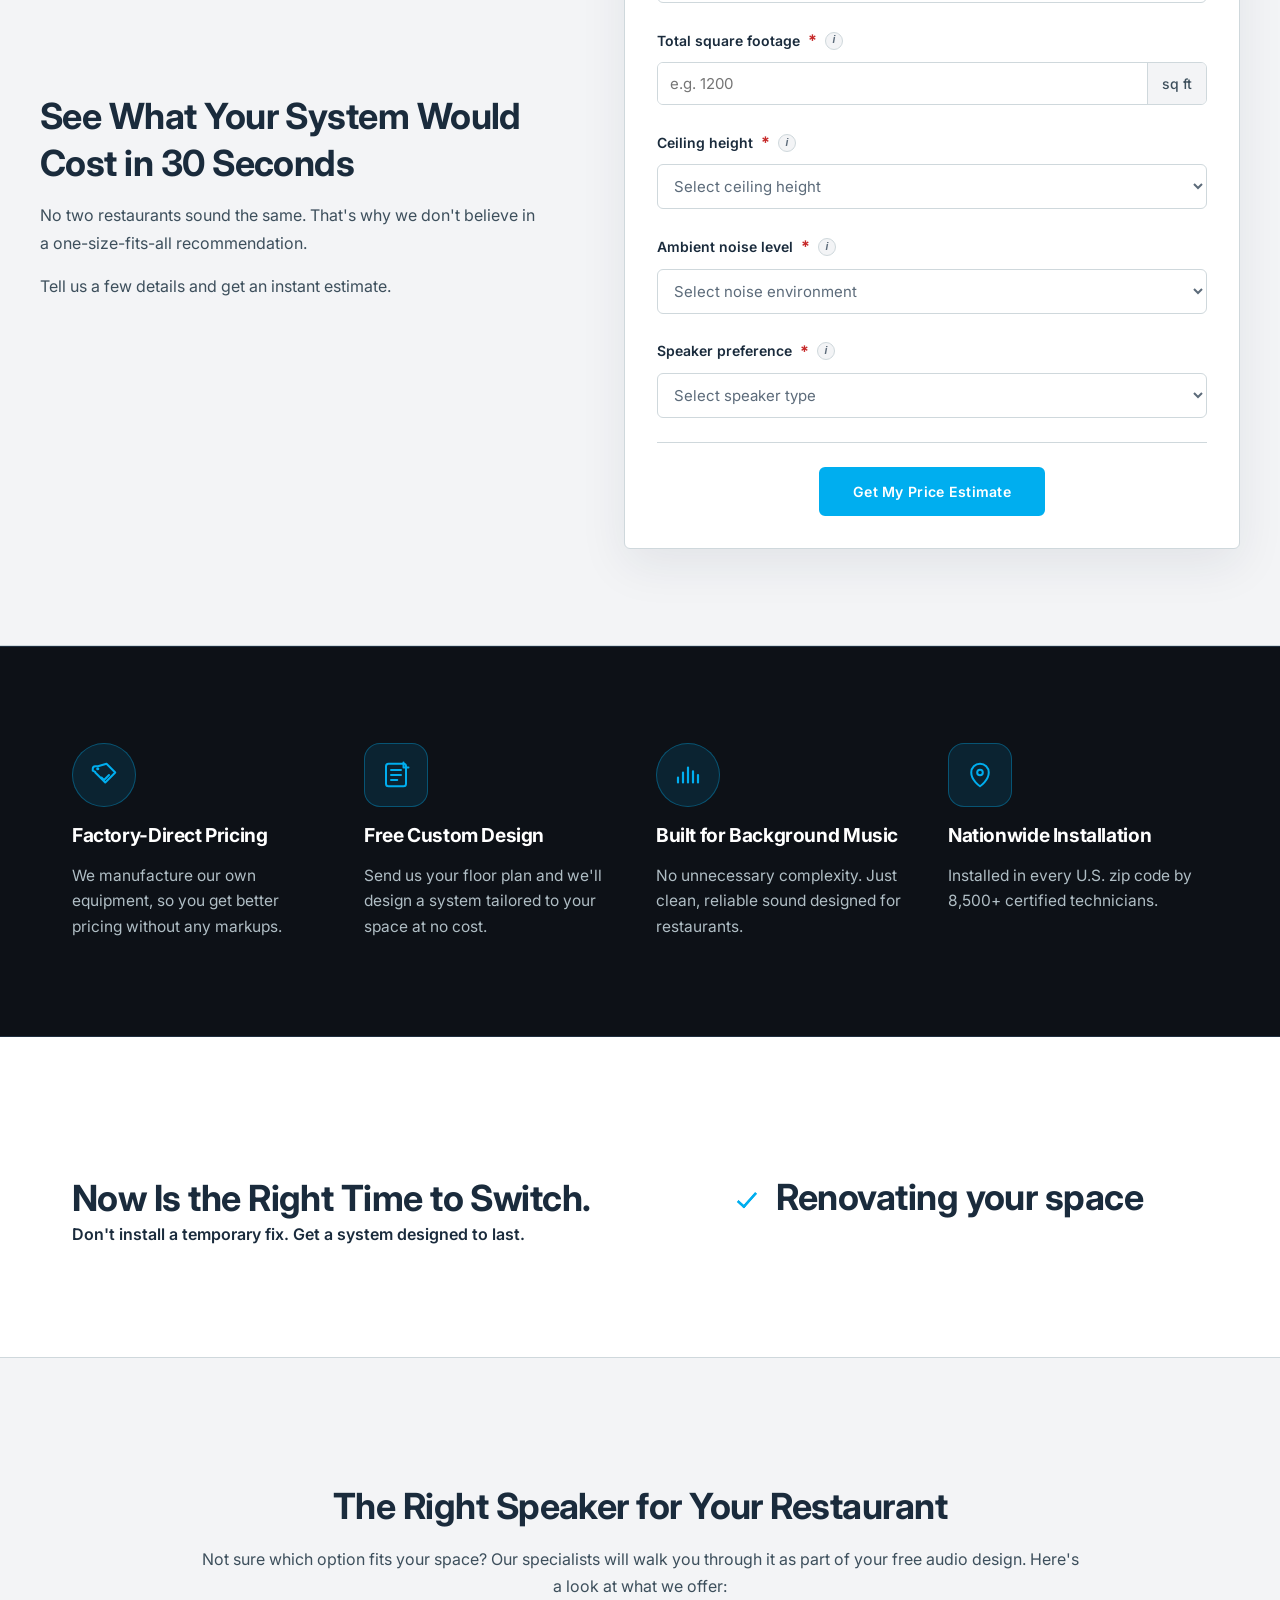
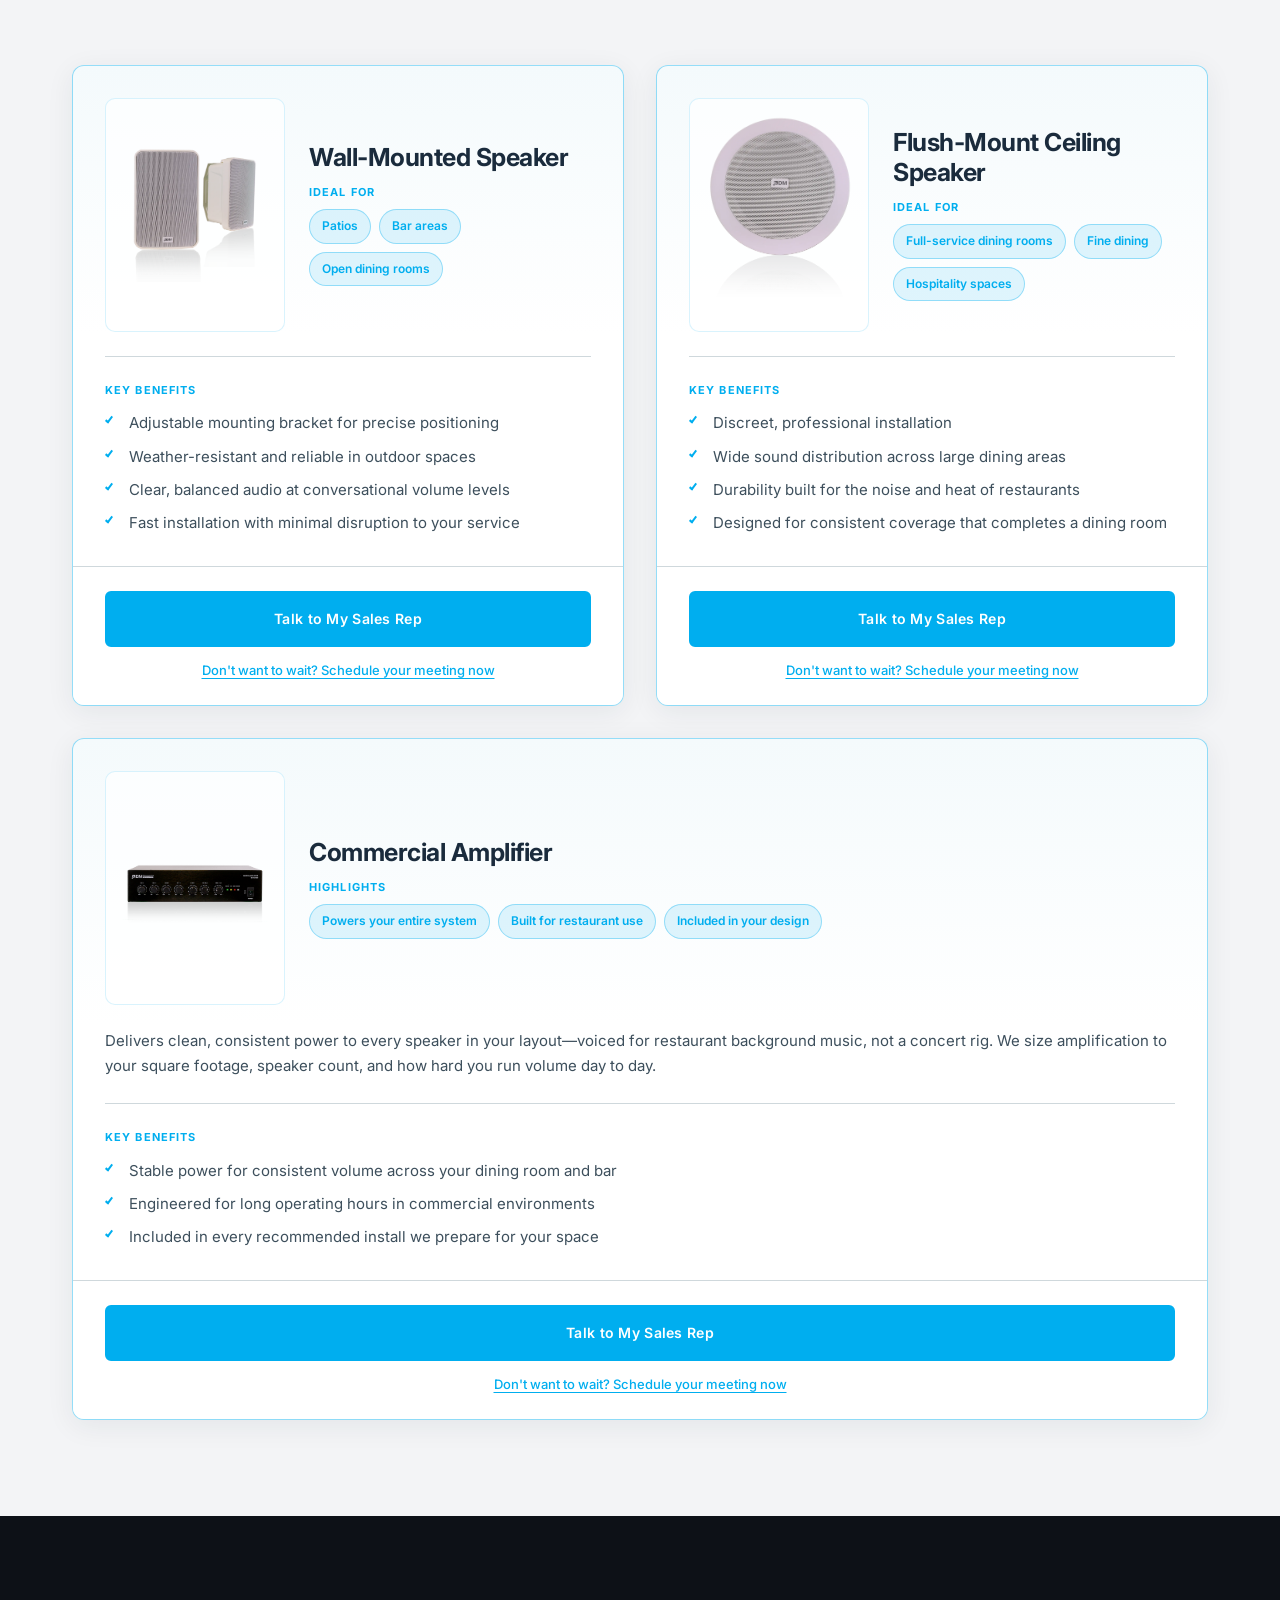
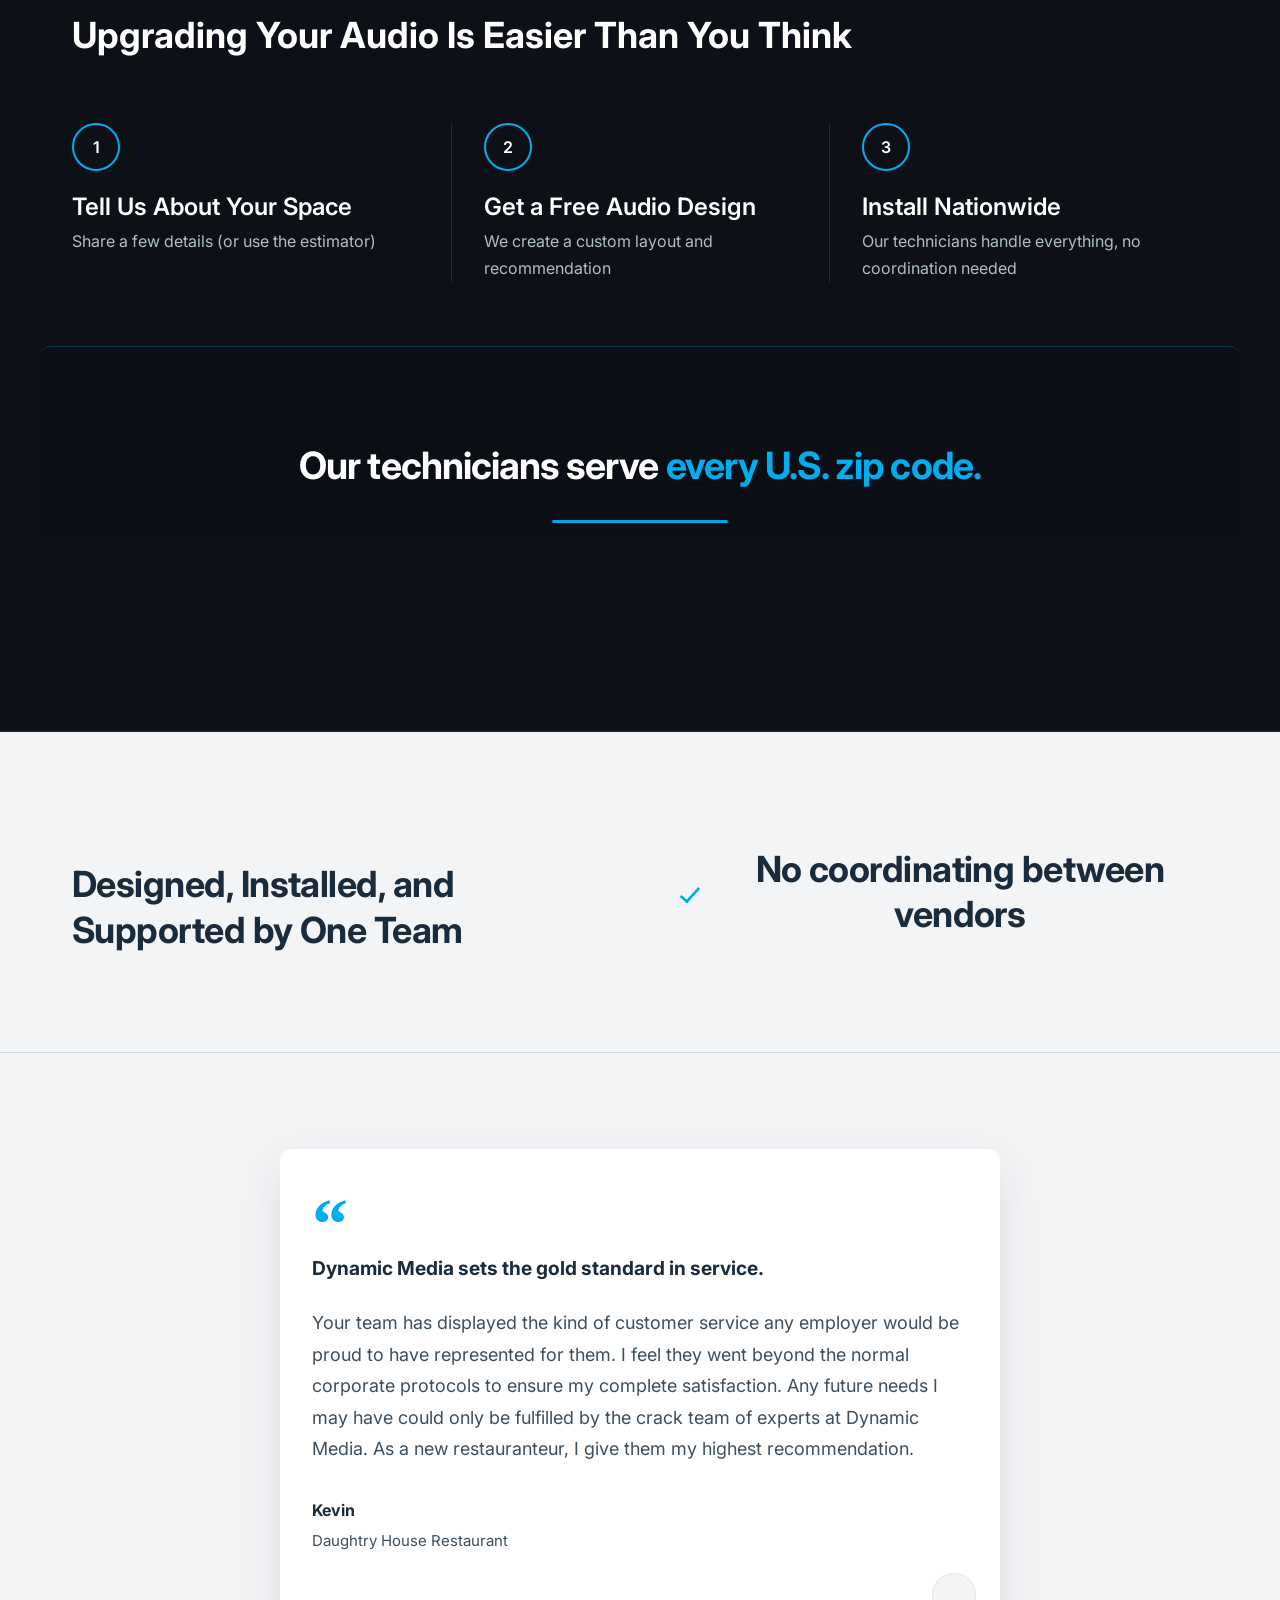
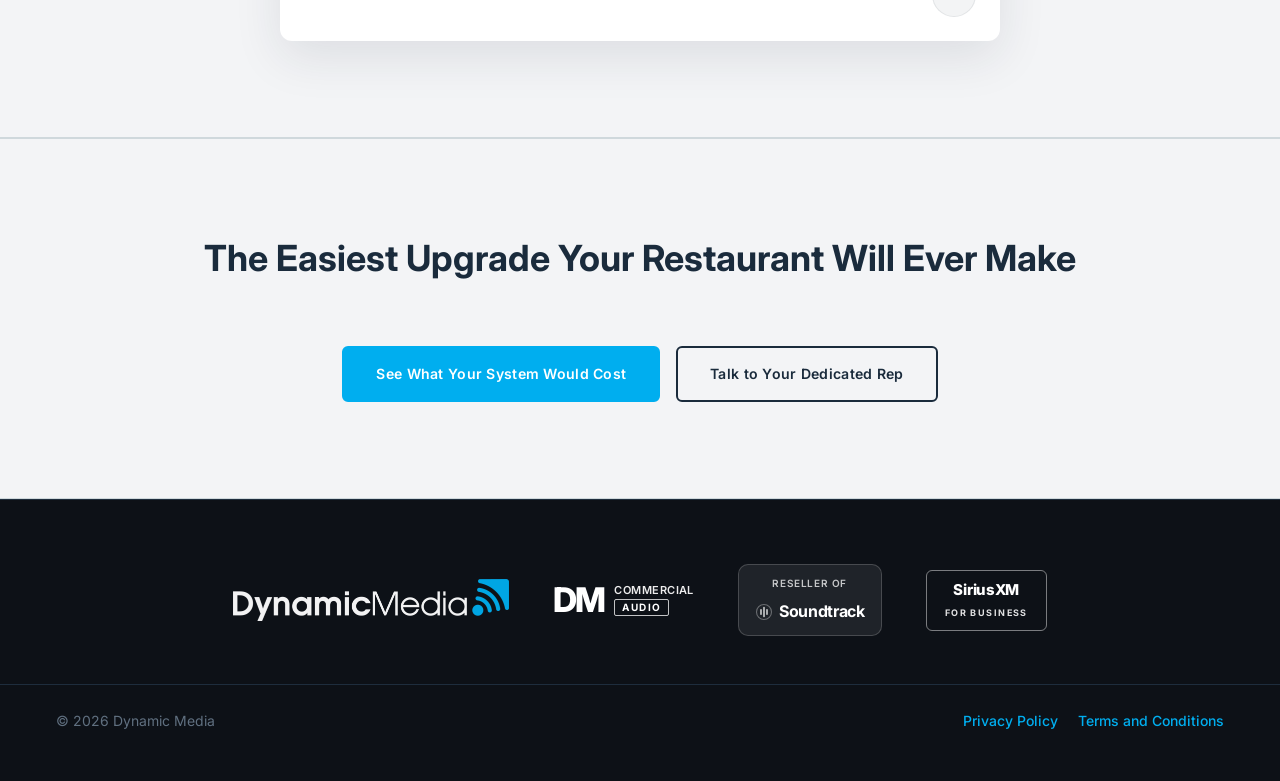
==== commit 7b9ecc5f: "Add Firebase Hosting and sync landing page for deploy Made-with: Cursor" ====
--- a/index.html
+++ b/index.html
@@ -2,1058 +2,1930 @@
 <html lang="en">
 <head>
   <meta charset="UTF-8" />
-  <meta name="viewport" content="width=device-width, initial-scale=1.0" />
-  <title>Commercial Audio Equipment | Dynamic Media Music</title>
+  <meta name="viewport" content="width=device-width, initial-scale=1" />
+  <title>Commercial Audio | Dynamic Media</title>
+  <meta name="description" content="Factory-direct commercial audio for restaurants. Free custom design, nationwide installation, one team from music to equipment." />
   <link rel="preconnect" href="https://fonts.googleapis.com" />
   <link rel="preconnect" href="https://fonts.gstatic.com" crossorigin />
-  <link href="https://fonts.googleapis.com/css2?family=Source+Sans+3:ital,wght@0,400;0,500;0,600;0,700;1,400&display=swap" rel="stylesheet" />
+  <link href="https://fonts.googleapis.com/css2?family=Inter:wght@400;500;600;700&display=swap" rel="stylesheet" />
   <style>
     :root {
-      --brand-primary: #0C3B63;
-      --accent-blue: #00aeef;
-      --cta-red: #00aeef;
-      --cta-red-hover: #0099d6;
-      --dark-bg: #0F172A;
-      --light-bg: #F5F7FA;
-      --text: #1F2937;
-      --text-muted: #4B5563;
-      --white: #ffffff;
-      --font: 'Source Sans 3', -apple-system, BlinkMacSystemFont, 'Segoe UI', sans-serif;
-    }
-
+      --dm-blue: #00aeef;
+      --dm-blue-hover: #0099d6;
+      --bg-primary: #0d1117;
+      --bg-secondary: #121820;
+      --border: #1e2d3d;
+      --text-primary: #ffffff;
+      --text-secondary: #b0bec5;
+      --text-muted: #607080;
+      --lc-bg-white: #ffffff;
+      --lc-bg-soft: #f3f4f6;
+      --lc-text-primary: #1a2b3c;
+      --lc-text-body: #3d4f5c;
+      --lc-text-muted: #5c6b7a;
+      --lc-border: #cfd8dc;
+      --radius: 6px;
+      --space-4: 16px;
+      --space-5: 24px;
+      --space-6: 32px;
+      --space-7: 48px;
+      --space-8: 64px;
+      --space-9: 96px;
+      --font: "Inter", -apple-system, BlinkMacSystemFont, sans-serif;
+    }
     *, *::before, *::after { box-sizing: border-box; }
+    .visually-hidden {
+      position: absolute;
+      width: 1px;
+      height: 1px;
+      padding: 0;
+      margin: -1px;
+      overflow: hidden;
+      clip: rect(0, 0, 0, 0);
+      white-space: nowrap;
+      border: 0;
+    }
     html { scroll-behavior: smooth; }
     body {
       margin: 0;
       font-family: var(--font);
       font-size: 1rem;
-      font-weight: 400;
-      line-height: 1.6;
-      color: var(--text);
-      background: var(--light-bg);
-    }
-
-    .container { max-width: 1200px; margin: 0 auto; padding: 0 1.5rem; }
-    .container--narrow { max-width: 720px; margin: 0 auto; padding: 0 1.5rem; }
-
-    /* ----- Buttons ----- */
+      line-height: 1.7;
+      color: var(--lc-text-body);
+      background: var(--lc-bg-soft);
+    }
+    .container { max-width: 1200px; margin: 0 auto; padding: 0 var(--space-4); }
+    @media (min-width: 768px) { .container { padding: 0 32px; } }
+
+    /* Hero */
+    .hero {
+      position: relative;
+      border-bottom: 1px solid var(--border);
+      padding: var(--space-9) var(--space-4);
+      background-color: var(--bg-primary);
+      background-image:
+        linear-gradient(
+          to right,
+          rgba(13, 17, 23, 0.92) 0%,
+          rgba(13, 17, 23, 0.72) 32%,
+          rgba(13, 17, 23, 0.35) 52%,
+          rgba(13, 17, 23, 0) 78%
+        ),
+        url("assets/negley-stockman-3e_i3-KLhe4-unsplash.jpg");
+      background-size: cover;
+      background-position: center;
+      background-repeat: no-repeat;
+    }
+    @media (min-width: 768px) { .hero { padding-left: 40px; padding-right: 40px; } }
+    .hero__inner { max-width: 1200px; margin: 0 auto; }
+    .hero__logo { display: inline-block; margin-bottom: 40px; }
+    .hero__logo img { width: 202px; max-width: 100%; height: auto; display: block; }
+    .hero h1 {
+      margin: 0;
+      max-width: 42rem;
+      font-size: clamp(1.7rem, 4vw, 2.8rem);
+      font-weight: 700;
+      line-height: 1.15;
+      letter-spacing: -0.03em;
+      color: var(--text-primary);
+    }
+    .hero .sub {
+      margin: var(--space-4) 0 0;
+      max-width: 36rem;
+      font-size: 1rem;
+      line-height: 1.7;
+      color: var(--text-secondary);
+    }
+    .hero-bullets {
+      list-style: none;
+      margin: var(--space-5) 0;
+      padding: 0;
+      max-width: 36rem;
+    }
+    .hero-bullets li {
+      position: relative;
+      padding-left: 1.1rem;
+      margin-bottom: 0.4rem;
+      font-size: 0.95rem;
+      color: var(--text-secondary);
+    }
+    .hero-bullets li::before {
+      content: "";
+      position: absolute;
+      left: 0;
+      top: 0.55em;
+      width: 0.35rem;
+      height: 0.35rem;
+      border-radius: 50%;
+      background: var(--dm-blue);
+    }
+    .hero-ctas {
+      display: flex;
+      flex-direction: column;
+      gap: var(--space-4);
+      max-width: 36rem;
+      margin-top: var(--space-5);
+    }
+    @media (min-width: 640px) {
+      .hero-ctas { flex-direction: row; flex-wrap: wrap; align-items: flex-start; }
+    }
     .btn {
       display: inline-flex;
       align-items: center;
       justify-content: center;
-      padding: 1rem 1.75rem;
-      font-family: var(--font);
+      min-width: 180px;
+      padding: 14px 32px;
+      font-family: inherit;
+      font-size: 0.88rem;
+      font-weight: 600;
+      letter-spacing: 0.02em;
+      text-decoration: none;
+      border-radius: var(--radius);
+      border: 2px solid transparent;
+      cursor: pointer;
+      transition: background 0.15s ease, border-color 0.15s ease;
+    }
+    .btn--primary {
+      background: var(--dm-blue);
+      border-color: var(--dm-blue);
+      color: #fff;
+    }
+    .btn--primary:hover {
+      background: var(--dm-blue-hover);
+      border-color: var(--dm-blue-hover);
+      color: #fff;
+    }
+    .btn--ghost {
+      background: transparent;
+      border-color: rgba(255, 255, 255, 0.4);
+      color: var(--text-primary);
+    }
+    .btn--ghost:hover { border-color: #fff; background: rgba(255, 255, 255, 0.05); }
+    .btn--primary-light {
+      background: #fff;
+      border-color: #fff;
+      color: var(--dm-blue);
+    }
+    .btn--primary-light:hover { background: rgba(255, 255, 255, 0.92); }
+    .btn--ghost-light {
+      background: transparent;
+      border-color: #fff;
+      color: #fff;
+    }
+    .btn--ghost-light:hover { background: rgba(255, 255, 255, 0.12); }
+    .cta-caption {
+      margin: 6px 0 0;
+      font-size: 0.8125rem;
+      color: var(--text-secondary);
+      line-height: 1.4;
+    }
+    .hero-cta-wrap { display: flex; flex-direction: column; align-items: flex-start; }
+
+    /* Section titles */
+    .section-head {
+      text-align: center;
+      margin-bottom: var(--space-4);
+      font-size: clamp(1.75rem, 3vw, 2.25rem);
+      font-weight: 700;
+      line-height: 1.3;
+      letter-spacing: -0.015em;
+      color: var(--lc-text-primary);
+    }
+    .section-sub {
+      text-align: center;
+      max-width: 880px;
+      margin: 0 auto var(--space-8);
       font-size: 1rem;
+      line-height: 1.7;
+      color: var(--lc-text-body);
+    }
+
+    /* Built for Dynamic Media — copy left, photo right */
+    .why {
+      border-top: 1px solid var(--lc-border);
+      border-bottom: 1px solid var(--lc-border);
+      background: var(--lc-bg-white);
+      padding: var(--space-7) var(--space-4);
+    }
+    @media (min-width: 768px) { .why { padding-left: 32px; padding-right: 32px; } }
+    .why-grid {
+      display: grid;
+      gap: var(--space-7);
+      align-items: center;
+    }
+    @media (min-width: 900px) {
+      .why-grid {
+        grid-template-columns: minmax(0, 1.05fr) minmax(0, 0.95fr);
+        gap: clamp(32px, 5vw, 72px);
+      }
+    }
+    .why-copy .section-head {
+      text-align: left;
+      margin-bottom: var(--space-4);
+    }
+    .why-copy .dm-customer-intro {
+      max-width: 38rem;
+      margin: 0;
+      text-align: left;
+      font-size: 1rem;
+      line-height: 1.7;
+      color: var(--lc-text-body);
+    }
+    .why-copy .dm-customer-intro + .dm-customer-intro { margin-top: 0.75rem; }
+    .why-copy .dm-customer-bullets {
+      max-width: 38rem;
+      margin: var(--space-6) 0 0;
+      padding: 0;
+      list-style: none;
+    }
+    .why-copy .dm-customer-bullets li {
+      position: relative;
+      padding-left: 1.2rem;
+      margin-bottom: 0.65rem;
+      text-align: left;
+      color: var(--lc-text-body);
+      line-height: 1.6;
+    }
+    .why-copy .dm-customer-bullets li::before {
+      content: "";
+      position: absolute;
+      left: 0;
+      top: 0.55em;
+      width: 0.35rem;
+      height: 0.35rem;
+      border-radius: 50%;
+      background: var(--dm-blue);
+    }
+    .why-media {
+      border-radius: var(--radius);
+      overflow: hidden;
+      border: 1px solid var(--lc-border);
+      box-shadow: 0 16px 48px rgba(26, 43, 60, 0.08);
+    }
+    .why-media img {
+      width: 100%;
+      height: auto;
+      display: block;
+      aspect-ratio: 4 / 3;
+      object-fit: cover;
+    }
+
+    /* Visualizer */
+    #visualizer {
+      border-bottom: 1px solid var(--lc-border);
+      background: var(--lc-bg-soft);
+      padding: var(--space-9) var(--space-4);
+    }
+    @media (min-width: 768px) { #visualizer { padding-left: 32px; padding-right: 32px; } }
+    .viz-grid {
+      display: grid;
+      gap: var(--space-8);
+      align-items: center;
+      max-width: 1200px;
+      margin: 0 auto;
+    }
+    @media (min-width: 1024px) {
+      .viz-grid { grid-template-columns: minmax(0, 45fr) minmax(0, 55fr); gap: 80px; }
+    }
+    .viz-copy h2 {
+      margin: 0 0 var(--space-4);
+      max-width: 520px;
+      font-size: clamp(1.75rem, 3vw, 2.25rem);
+      font-weight: 700;
+      line-height: 1.3;
+      letter-spacing: -0.015em;
+      color: var(--lc-text-primary);
+    }
+    .viz-copy > p {
+      margin: 0;
+      max-width: 520px;
+      font-size: 1rem;
+      line-height: 1.7;
+      color: var(--lc-text-body);
+    }
+    .viz-copy > p + p { margin-top: 1rem; }
+    .viz-tool {
+      border-radius: var(--radius);
+      border: 1px solid var(--lc-border);
+      background: var(--lc-bg-white);
+      padding: var(--space-6);
+      box-shadow: 0 16px 48px rgba(26, 43, 60, 0.08);
+    }
+    .viz-tool-title {
+      margin: 0 0 var(--space-5);
+      font-size: 0.8125rem;
       font-weight: 600;
+      letter-spacing: 0.04em;
+      text-transform: uppercase;
+      color: var(--lc-text-muted);
+    }
+    .viz-field { margin-bottom: var(--space-5); }
+    .viz-field:last-of-type { margin-bottom: 0; }
+    .viz-label-row {
+      display: flex;
+      align-items: center;
+      flex-wrap: wrap;
+      gap: 6px 8px;
+      margin-bottom: 8px;
+    }
+    .viz-label-row label {
+      font-size: 0.875rem;
+      font-weight: 600;
+      color: var(--lc-text-primary);
+    }
+    .viz-required { color: #c62828; font-weight: 700; }
+    .viz-info {
+      display: inline-flex;
+      align-items: center;
+      justify-content: center;
+      width: 1.125rem;
+      height: 1.125rem;
+      padding: 0;
+      border: 1px solid var(--lc-border);
+      border-radius: 50%;
+      background: var(--lc-bg-soft);
+      font-size: 0.65rem;
+      font-weight: 700;
+      font-style: italic;
+      color: var(--lc-text-muted);
+      cursor: help;
+      line-height: 1;
+    }
+    .viz-select,
+    .viz-input {
+      width: 100%;
+      padding: 11px 12px;
+      font-family: inherit;
+      font-size: 0.9375rem;
+      color: var(--lc-text-primary);
+      background: var(--lc-bg-white);
+      border: 1px solid var(--lc-border);
+      border-radius: var(--radius);
+      transition: border-color 0.15s ease, box-shadow 0.15s ease;
+    }
+    .viz-select:focus,
+    .viz-input:focus {
+      outline: none;
+      border-color: var(--dm-blue);
+      box-shadow: 0 0 0 3px rgba(0, 174, 239, 0.2);
+    }
+    .viz-select:invalid { color: var(--lc-text-muted); }
+    .viz-input-suffix-wrap {
+      display: flex;
+      align-items: stretch;
+      border: 1px solid var(--lc-border);
+      border-radius: var(--radius);
+      overflow: hidden;
+      transition: box-shadow 0.15s ease;
+    }
+    .viz-input-suffix-wrap:focus-within {
+      border-color: var(--dm-blue);
+      box-shadow: 0 0 0 3px rgba(0, 174, 239, 0.2);
+    }
+    .viz-input-suffix-wrap .viz-input {
+      border: none;
+      border-radius: 0;
+      box-shadow: none;
+    }
+    .viz-input-suffix-wrap .viz-input:focus { box-shadow: none; }
+    .viz-input-suffix {
+      display: flex;
+      align-items: center;
+      padding: 0 14px;
+      font-size: 0.875rem;
+      font-weight: 500;
+      color: var(--lc-text-body);
+      background: var(--lc-bg-soft);
+      border-left: 1px solid var(--lc-border);
+      white-space: nowrap;
+    }
+    .viz-form-actions {
+      display: flex;
+      flex-wrap: wrap;
+      justify-content: center;
+      gap: 12px;
+      padding-top: var(--space-5);
+      margin-top: var(--space-5);
+      border-top: 1px solid var(--lc-border);
+    }
+    .viz-form-actions .btn {
+      min-width: 200px;
+    }
+    .btn--on-card-primary {
+      background: var(--dm-blue);
+      border-color: var(--dm-blue);
+      color: #fff;
+    }
+    .btn--on-card-primary:hover {
+      background: var(--dm-blue-hover);
+      border-color: var(--dm-blue-hover);
+      color: #fff;
+    }
+    .viz-result {
+      display: none;
+      margin-top: var(--space-5);
+      padding: var(--space-5);
+      border-radius: var(--radius);
+      background: var(--lc-bg-soft);
+      border: 1px solid var(--lc-border);
+    }
+    .viz-result.is-visible { display: block; }
+    .viz-result h3 {
+      margin: 0 0 10px;
+      font-size: 1rem;
+      font-weight: 700;
+      color: var(--lc-text-primary);
+    }
+    .viz-result p { margin: 0; font-size: 0.9375rem; line-height: 1.65; color: var(--lc-text-body); }
+    .viz-result p + p { margin-top: 10px; }
+
+    /* Value props — same dark band as .process (no card panels) */
+    .values {
+      background: var(--bg-primary);
+      padding: var(--space-9) var(--space-4);
+      border-top: 1px solid var(--border);
+      border-bottom: 1px solid var(--border);
+    }
+    @media (min-width: 768px) { .values { padding-left: 32px; padding-right: 32px; } }
+    .values-grid {
+      display: grid;
+      grid-template-columns: 1fr;
+      gap: clamp(var(--space-6), 4vw, var(--space-8));
+      max-width: 1180px;
+      margin: 0 auto;
+    }
+    @media (min-width: 640px) { .values-grid { grid-template-columns: repeat(2, minmax(0, 1fr)); } }
+    @media (min-width: 1024px) { .values-grid { grid-template-columns: repeat(4, minmax(0, 1fr)); gap: clamp(24px, 2.5vw, 36px); } }
+    .value-card {
+      display: flex;
+      flex-direction: column;
+      align-items: flex-start;
+      gap: var(--space-4);
+      padding: 0;
+      min-height: 0;
+      border: none;
+      background: transparent;
+      box-shadow: none;
+      border-radius: 0;
+    }
+    .value-card__icon {
+      display: flex;
+      align-items: center;
+      justify-content: center;
+      width: clamp(52px, 12vw, 64px);
+      height: clamp(52px, 12vw, 64px);
+      flex-shrink: 0;
+      color: var(--dm-blue);
+      background: rgba(0, 174, 239, 0.12);
+      border: 1px solid rgba(0, 174, 239, 0.35);
+    }
+    .value-card__icon--round { border-radius: 50%; }
+    .value-card__icon--tile { border-radius: 16px; }
+    .value-card__icon svg {
+      width: clamp(26px, 6vw, 30px);
+      height: clamp(26px, 6vw, 30px);
+    }
+    .value-card h3 {
+      margin: 0;
+      font-size: clamp(1.05rem, 1.9vw, 1.2rem);
+      font-weight: 700;
+      line-height: 1.25;
+      letter-spacing: -0.02em;
+      color: var(--text-primary);
+    }
+    .value-card p {
+      margin: 0;
+      font-size: clamp(0.9rem, 1.6vw, 0.97rem);
+      line-height: 1.65;
+      color: var(--text-secondary);
+    }
+
+    /* Framing */
+    .framing {
+      padding: var(--space-9) var(--space-4);
+      background: var(--lc-bg-white);
+      border-bottom: 1px solid var(--lc-border);
+    }
+    .framing-layout {
+      display: grid;
+      gap: var(--space-7);
+      align-items: start;
+    }
+    @media (min-width: 900px) {
+      .framing-layout {
+        grid-template-columns: minmax(0, 1fr) minmax(0, 1fr);
+        column-gap: clamp(32px, 5vw, 64px);
+        align-items: center;
+      }
+      .framing-head {
+        grid-column: 1;
+        grid-row: 1;
+      }
+      .framing-carousel-col {
+        grid-column: 2;
+        grid-row: 1;
+      }
+    }
+    .framing-head {
+      display: flex;
+      flex-direction: column;
+      align-items: flex-start;
+      gap: var(--space-3);
+      max-width: 42rem;
+    }
+    .framing .section-head {
+      text-align: left;
+      margin-left: 0;
+      margin-right: 0;
+      margin-bottom: 0;
+      max-width: none;
+    }
+    .framing-carousel-col {
+      display: flex;
+      justify-content: center;
+      align-items: center;
+      width: 100%;
+      min-width: 0;
+    }
+    .framing-carousel-wrap {
+      width: 100%;
+      max-width: 28rem;
+      margin: 0;
+      overflow: hidden;
+      --framing-slide-h: clamp(5.5rem, 14vw, 8rem);
+    }
+    @media (min-width: 900px) {
+      .framing-carousel-wrap { max-width: min(100%, 34rem); }
+    }
+    .framing-carousel {
+      height: var(--framing-slide-h);
+      overflow: hidden;
+    }
+    .framing-carousel__track {
+      margin: 0;
+      padding: 0;
+      list-style: none;
+      transform: translateY(calc(var(--framing-slide, 0) * var(--framing-slide-h) * -1));
+      transition: transform 0.55s cubic-bezier(0.22, 1, 0.36, 1);
+      will-change: transform;
+    }
+    .framing-carousel__track li {
+      display: flex;
+      align-items: center;
+      justify-content: center;
+      gap: 0.55em;
+      height: var(--framing-slide-h);
+      margin: 0;
+      padding: 0 0.5rem;
+      box-sizing: border-box;
+      font-size: clamp(1.75rem, 3vw, 2.25rem);
+      font-weight: 700;
+      line-height: 1.25;
+      letter-spacing: -0.015em;
+      text-align: center;
+      color: var(--lc-text-primary);
+    }
+    .framing-carousel__track li::before {
+      content: "";
+      flex-shrink: 0;
+      width: 0.55em;
+      height: 0.28em;
+      margin-top: 0.08em;
+      border: solid var(--dm-blue);
+      border-width: 0 0 0.11em 0.11em;
+      border-radius: 0 0 0 1px;
+      transform: rotate(-48deg);
+      background: none;
+    }
+    .framing-carousel__status {
+      clip: rect(0 0 0 0);
+      clip-path: inset(50%);
+      height: 1px;
+      width: 1px;
+      margin: -1px;
+      overflow: hidden;
+      position: absolute;
+      white-space: nowrap;
+    }
+    .framing--static .framing-carousel-wrap {
+      height: auto;
+      overflow: visible;
+    }
+    .framing--static .framing-carousel {
+      height: auto;
+      overflow: visible;
+    }
+    .framing--static .framing-carousel__track {
+      transform: none !important;
+      transition: none !important;
+    }
+    .framing--static .framing-carousel__track li {
+      height: auto;
+      min-height: 0;
+      padding: 0.35rem 0.5rem;
+      margin-bottom: 0.75rem;
+      justify-content: center;
+    }
+    .framing--static .framing-carousel__track li.is-clone {
+      display: none;
+    }
+    .framing-close {
+      text-align: left;
+      max-width: 42rem;
+      margin: 0;
+      font-weight: 600;
+      color: var(--lc-text-primary);
+    }
+    @media (prefers-reduced-motion: reduce) {
+      .framing-carousel__track { transition: none; }
+    }
+
+    /* Products */
+    .products-section { padding: var(--space-9) var(--space-4); background: var(--lc-bg-soft); }
+    .products-grid {
+      display: grid;
+      gap: var(--space-6);
+      max-width: 1200px;
+      margin: 0 auto;
+      grid-template-columns: 1fr;
+    }
+    @media (min-width: 900px) {
+      .products-grid { grid-template-columns: repeat(2, minmax(0, 1fr)); }
+      .product-card--full { grid-column: 1 / -1; }
+    }
+    .product-card {
+      margin: 0;
+      background: linear-gradient(180deg, #f4fafc 0%, #ffffff 42%, #ffffff 100%);
+      border: 1px solid rgba(0, 174, 239, 0.42);
+      border-radius: 12px;
+      overflow: hidden;
+      box-shadow: 0 6px 28px rgba(26, 43, 60, 0.07);
+    }
+    .product-card__main { padding: var(--space-6); }
+    .product-card__top {
+      display: grid;
+      gap: var(--space-5);
+      align-items: start;
+      margin-bottom: var(--space-5);
+    }
+    @media (min-width: 640px) {
+      .product-card__top { grid-template-columns: minmax(140px, 180px) 1fr; align-items: center; }
+    }
+    .product-card__img {
+      display: flex;
+      align-items: center;
+      justify-content: center;
+      min-height: 160px;
+      padding: var(--space-4);
+      background: rgba(255, 255, 255, 0.7);
+      border-radius: 10px;
+      border: 1px solid rgba(0, 174, 239, 0.15);
+    }
+    .product-card__img img { max-width: 100%; max-height: 200px; width: auto; object-fit: contain; }
+    .product-card--full .product-card__img img { max-height: 200px; max-width: 100%; }
+    .product-card__title {
+      margin: 0 0 10px;
+      font-size: clamp(1.2rem, 2.2vw, 1.55rem);
+      font-weight: 700;
+      line-height: 1.2;
+      letter-spacing: -0.02em;
+      color: var(--lc-text-primary);
+    }
+    .product-ideal-for {
+      margin: 0 0 8px;
+      font-size: 0.6875rem;
+      font-weight: 700;
+      letter-spacing: 0.1em;
+      text-transform: uppercase;
+      color: var(--dm-blue);
+    }
+    .products-section .tags { display: flex; flex-wrap: wrap; gap: 8px; margin: 0; }
+    .products-section .tag {
+      display: inline-flex;
+      align-items: center;
+      padding: 6px 12px;
+      font-size: 0.75rem;
+      font-weight: 600;
+      color: var(--dm-blue);
+      background: rgba(0, 174, 239, 0.12);
+      border: 1px solid rgba(0, 174, 239, 0.35);
+      border-radius: 999px;
+    }
+    .products-section .tag::before { display: none; }
+    .product-desc {
+      margin: 0 0 1rem;
+      font-size: 0.9375rem;
+      color: var(--lc-text-body);
+      line-height: 1.65;
+    }
+    .product-rule {
+      margin: var(--space-5) 0;
+      border: none;
+      border-top: 1px solid var(--lc-border);
+    }
+    .product-kicker {
+      margin: 0 0 12px;
+      font-size: 0.6875rem;
+      font-weight: 700;
+      letter-spacing: 0.1em;
+      text-transform: uppercase;
+      color: var(--dm-blue);
+    }
+    .product-benefits {
+      margin: 0;
+      padding: 0;
+      list-style: none;
+      color: var(--lc-text-body);
+      font-size: 0.9375rem;
+      line-height: 1.55;
+    }
+    .product-benefits li {
+      position: relative;
+      padding-left: 1.5rem;
+      margin-bottom: 10px;
+    }
+    .product-benefits li:last-child { margin-bottom: 0; }
+    .product-benefits li::before {
+      content: "";
+      position: absolute;
+      left: 0;
+      top: 0.4em;
+      width: 0.5rem;
+      height: 0.25rem;
+      border: solid var(--dm-blue);
+      border-width: 0 0 2px 2px;
+      transform: rotate(-52deg);
+    }
+    /* Commercial amplifier — same top/body rhythm as speaker cards; full width in grid only */
+    .product-footer {
+      border-top: 1px solid var(--lc-border);
+      padding: var(--space-5) var(--space-6);
+      display: flex;
+      flex-direction: column;
+      gap: 12px;
+      align-items: stretch;
+      background: rgba(255, 255, 255, 0.65);
+    }
+    .product-footer .btn {
+      width: 100%;
+      max-width: none;
       text-decoration: none;
-      border-radius: 8px;
-      transition: transform 0.2s ease, box-shadow 0.2s ease, background 0.2s ease, border-color 0.2s ease;
-    }
-    .btn:hover { transform: translateY(-2px); }
-    .btn--primary {
-      background: var(--cta-red);
-      color: var(--white);
-      border: none;
-      box-shadow: 0 4px 14px rgba(0, 174, 239, 0.35);
-    }
-    .btn--primary:hover { background: var(--cta-red-hover); box-shadow: 0 8px 24px rgba(0, 174, 239, 0.45); }
-    .btn--secondary {
+      background: var(--dm-blue);
+      border-color: var(--dm-blue);
+      color: #fff;
+    }
+    .product-footer .btn:hover { background: var(--dm-blue-hover); border-color: var(--dm-blue-hover); color: #fff; }
+    .schedule-link {
+      text-align: center;
+      font-size: 0.8125rem;
+      margin: 0;
+    }
+    .schedule-link a { color: var(--dm-blue); font-weight: 500; text-decoration: underline; text-underline-offset: 3px; }
+    .schedule-link a:hover { color: var(--dm-blue-hover); }
+
+    /* Process */
+    .process {
+      border-bottom: 1px solid var(--border);
+      background: var(--bg-primary);
+      padding: var(--space-9) var(--space-4);
+    }
+    @media (min-width: 768px) { .process { padding-left: 32px; padding-right: 32px; } }
+    .process h2 {
+      margin: 0 0 var(--space-8);
+      max-width: 880px;
+      font-size: clamp(1.75rem, 3vw, 2.25rem);
+      font-weight: 700;
+      line-height: 1.3;
+      color: var(--text-primary);
+    }
+    .process-grid {
+      display: grid;
+      gap: var(--space-8);
+    }
+    @media (min-width: 768px) {
+      .process-grid { grid-template-columns: repeat(3, 1fr); gap: 0; }
+      .process-col { padding: 0 var(--space-6); border-left: 1px solid var(--border); }
+      .process-col:first-child { padding-left: 0; border-left: none; }
+    }
+    .process-num {
+      width: 48px;
+      height: 48px;
+      margin-bottom: var(--space-4);
+      display: flex;
+      align-items: center;
+      justify-content: center;
+      border-radius: 50%;
+      border: 2px solid var(--dm-blue);
+      font-weight: 600;
+      color: var(--text-primary);
+    }
+    .process-col h3 { margin: 0; font-size: clamp(1.1rem, 2vw, 1.5rem); font-weight: 600; color: var(--text-primary); }
+    .process-col p { margin: var(--space-3) 0 0; color: var(--text-secondary); }
+    .process-callout {
+      margin-top: var(--space-8);
+      margin-left: calc(-1 * var(--space-4));
+      margin-right: calc(-1 * var(--space-4));
+      padding: var(--space-9) var(--space-4) calc(var(--space-9) + var(--space-4));
+      text-align: center;
+      background: linear-gradient(180deg, #0a0e14 0%, #0d1117 100%);
+      border-top: 1px solid rgba(0, 174, 239, 0.22);
+      border-radius: 10px;
+    }
+    @media (min-width: 768px) {
+      .process-callout {
+        margin-left: -32px;
+        margin-right: -32px;
+        padding-left: 32px;
+        padding-right: 32px;
+      }
+    }
+    .process-callout__headline {
+      margin: 0 auto;
+      max-width: 28em;
+      font-size: clamp(1.45rem, 3.8vw, 2.35rem);
+      font-weight: 700;
+      line-height: 1.2;
+      letter-spacing: -0.025em;
+    }
+    .process-callout__lead { color: var(--text-primary); }
+    .process-callout__accent { color: var(--dm-blue); }
+    .process-callout__rule {
+      display: block;
+      width: min(11rem, 42%);
+      height: 3px;
+      margin: var(--space-6) auto 0;
+      background: var(--dm-blue);
+      border-radius: 2px;
+      opacity: 0.95;
+    }
+
+    /* One team — H2 left, swipe carousel right (matches framing treatment) */
+    .one-team {
+      padding: var(--space-9) var(--space-4);
+      background: var(--lc-bg-soft);
+      border-bottom: 1px solid var(--lc-border);
+    }
+    .one-team-layout {
+      display: grid;
+      gap: var(--space-7);
+      align-items: center;
+    }
+    @media (min-width: 900px) {
+      .one-team-layout {
+        grid-template-columns: minmax(0, 1fr) minmax(0, 1fr);
+        column-gap: clamp(32px, 5vw, 64px);
+        align-items: center;
+      }
+    }
+    .one-team-head {
+      max-width: 42rem;
+    }
+    .one-team .section-head {
+      text-align: left;
+      margin-left: 0;
+      margin-right: 0;
+      margin-bottom: 0;
+      max-width: none;
+    }
+    .one-team-carousel-col {
+      display: flex;
+      justify-content: center;
+      align-items: center;
+      width: 100%;
+      min-width: 0;
+    }
+    .one-team-carousel-wrap {
+      width: 100%;
+      max-width: 28rem;
+      margin: 0;
+      overflow: hidden;
+      --one-team-slide-h: clamp(5.5rem, 14vw, 8rem);
+    }
+    @media (min-width: 900px) {
+      .one-team-carousel-wrap { max-width: min(100%, 34rem); }
+    }
+    .one-team-carousel {
+      height: var(--one-team-slide-h);
+      overflow: hidden;
+    }
+    .one-team-carousel__track {
+      margin: 0;
+      padding: 0;
+      list-style: none;
+      transform: translateY(calc(var(--one-team-slide, 0) * var(--one-team-slide-h) * -1));
+      transition: transform 0.55s cubic-bezier(0.22, 1, 0.36, 1);
+      will-change: transform;
+    }
+    .one-team-carousel__track li {
+      display: flex;
+      align-items: center;
+      justify-content: center;
+      gap: 0.55em;
+      height: var(--one-team-slide-h);
+      margin: 0;
+      padding: 0 0.5rem;
+      box-sizing: border-box;
+      font-size: clamp(1.75rem, 3vw, 2.25rem);
+      font-weight: 700;
+      line-height: 1.25;
+      letter-spacing: -0.015em;
+      text-align: center;
+      color: var(--lc-text-primary);
+    }
+    .one-team-carousel__track li::before {
+      content: "";
+      flex-shrink: 0;
+      width: 0.55em;
+      height: 0.28em;
+      margin-top: 0.08em;
+      border: solid var(--dm-blue);
+      border-width: 0 0 0.11em 0.11em;
+      border-radius: 0 0 0 1px;
+      transform: rotate(-48deg);
+      background: none;
+    }
+    .one-team-carousel__status {
+      clip: rect(0 0 0 0);
+      clip-path: inset(50%);
+      height: 1px;
+      width: 1px;
+      margin: -1px;
+      overflow: hidden;
+      position: absolute;
+      white-space: nowrap;
+    }
+    .one-team--static .one-team-carousel-wrap {
+      height: auto;
+      overflow: visible;
+    }
+    .one-team--static .one-team-carousel {
+      height: auto;
+      overflow: visible;
+    }
+    .one-team--static .one-team-carousel__track {
+      transform: none !important;
+      transition: none !important;
+    }
+    .one-team--static .one-team-carousel__track li {
+      height: auto;
+      min-height: 0;
+      padding: 0.35rem 0.5rem;
+      margin-bottom: 0.75rem;
+      justify-content: center;
+    }
+    .one-team--static .one-team-carousel__track li.is-clone {
+      display: none;
+    }
+    @media (prefers-reduced-motion: reduce) {
+      .one-team-carousel__track { transition: none; }
+    }
+
+    /* Testimonial */
+    .testimonial {
+      padding: var(--space-9) var(--space-4);
+      background: var(--lc-bg-soft);
+      border-bottom: 1px solid var(--lc-border);
+    }
+    .testimonial__wrap {
+      display: flex;
+      justify-content: center;
+    }
+    .testimonial-card {
+      position: relative;
+      width: 100%;
+      max-width: 720px;
+      margin: 0 auto;
+      padding: var(--space-7) var(--space-6) calc(var(--space-8) + 24px);
+      background: var(--lc-bg-white);
+      border-radius: 12px;
+      box-shadow: 0 16px 48px rgba(26, 43, 60, 0.1);
+      text-align: left;
+    }
+    .testimonial-card__mark {
+      display: block;
+      margin: 0 0 4px;
+      font-family: Georgia, "Times New Roman", serif;
+      font-size: clamp(3.5rem, 8vw, 4.5rem);
+      line-height: 0.75;
+      font-weight: 700;
+      color: var(--dm-blue);
+    }
+    .testimonial-card__kicker {
+      margin: 0 0 var(--space-5);
+      font-size: clamp(1.05rem, 2.2vw, 1.2rem);
+      font-weight: 700;
+      line-height: 1.45;
+      color: var(--lc-text-primary);
+    }
+    .testimonial-card__quote {
+      margin: 0 0 var(--space-6);
+      padding: 0;
+      border: 0;
+      font-size: clamp(1rem, 2.1vw, 1.125rem);
+      font-weight: 400;
+      line-height: 1.75;
+      color: var(--lc-text-body);
+      font-style: normal;
+    }
+    .testimonial-card__quote p {
+      margin: 0;
+    }
+    .testimonial-card__cite {
+      display: flex;
+      flex-direction: column;
+      gap: 4px;
+    }
+    .testimonial-card__name {
+      font-size: 1rem;
+      font-weight: 700;
+      color: var(--lc-text-primary);
+    }
+    .testimonial-card__role {
+      font-size: 0.9375rem;
+      font-weight: 400;
+      color: var(--lc-text-body);
+    }
+    .testimonial-card__watermark {
+      position: absolute;
+      right: var(--space-5);
+      bottom: var(--space-5);
+      width: 44px;
+      height: 44px;
+      border-radius: 50%;
+      background: rgba(26, 43, 60, 0.05);
+      border: 1px solid rgba(26, 43, 60, 0.08);
+    }
+    /* Final CTA */
+    .final {
+      background: var(--lc-bg-soft);
+      padding: var(--space-9) var(--space-4);
+      text-align: center;
+      border-top: 1px solid var(--lc-border);
+      border-bottom: 1px solid var(--lc-border);
+    }
+    .final h2 {
+      margin: 0 0 var(--space-8);
+      font-size: clamp(1.75rem, 3vw, 2.25rem);
+      font-weight: 700;
+      line-height: 1.3;
+      color: var(--lc-text-primary);
+    }
+    .final-ctas {
+      display: flex;
+      flex-direction: column;
+      align-items: center;
+      gap: var(--space-3);
+      width: 100%;
+    }
+    .final-cta-row {
+      display: flex;
+      flex-direction: column;
+      align-items: stretch;
+      gap: var(--space-4);
+      width: 100%;
+      max-width: 22rem;
+    }
+    @media (min-width: 640px) {
+      .final-cta-row {
+        flex-direction: row;
+        flex-wrap: wrap;
+        justify-content: center;
+        align-items: center;
+        max-width: none;
+        width: auto;
+      }
+      .final-cta-row .btn {
+        flex: 0 0 auto;
+        min-height: 48px;
+        box-sizing: border-box;
+      }
+    }
+    .btn--ghost-final {
       background: transparent;
-      color: var(--white);
-      border: 2px solid var(--white);
-    }
-    .btn--secondary:hover { border-color: var(--white); background: rgba(255,255,255,0.12); box-shadow: 0 4px 20px rgba(0,0,0,0.2); }
-    .btn--outline {
+      border: 2px solid var(--lc-text-primary);
+      color: var(--lc-text-primary);
+    }
+    .btn--ghost-final:hover {
+      border-color: var(--dm-blue);
+      color: var(--dm-blue);
+      background: rgba(0, 174, 239, 0.06);
+    }
+    /* Site footer */
+    .site-footer {
+      background: var(--bg-primary);
+      color: var(--text-primary);
+      border-top: 1px solid var(--border);
+    }
+    .site-footer__logos {
+      display: flex;
+      flex-wrap: wrap;
+      justify-content: center;
+      align-items: center;
+      gap: clamp(1.25rem, 4vw, 2.75rem);
+      padding: var(--space-8) var(--space-4) var(--space-7);
+      max-width: 1200px;
+      margin: 0 auto;
+    }
+    .site-footer__logo {
+      display: flex;
+      align-items: center;
+      line-height: 0;
+      opacity: 0.95;
+      transition: opacity 0.15s ease;
+    }
+    .site-footer__logo:hover { opacity: 1; }
+    .site-footer__logo img {
+      height: clamp(32px, 5vw, 42px);
+      width: auto;
+      display: block;
+    }
+    .site-footer__commercial-link {
+      display: flex;
+      align-items: center;
+      text-decoration: none;
+      color: #fff;
+    }
+    .site-footer__commercial-link:hover { color: #fff; opacity: 0.92; }
+    .site-footer__commercial-lockup {
+      display: flex;
+      align-items: center;
+      gap: 10px;
+    }
+    .site-footer__commercial-dm {
+      font-size: clamp(1.75rem, 3.5vw, 2.125rem);
+      font-weight: 800;
+      letter-spacing: -0.05em;
+      line-height: 1;
+    }
+    .site-footer__commercial-meta {
+      display: flex;
+      flex-direction: column;
+      align-items: flex-start;
+      gap: 3px;
+      line-height: 1.1;
+    }
+    .site-footer__commercial-sub {
+      font-size: 0.6875rem;
+      font-weight: 600;
+      letter-spacing: 0.04em;
+      text-transform: uppercase;
+      color: rgba(255, 255, 255, 0.92);
+    }
+    .site-footer__commercial-audio {
+      display: inline-block;
+      padding: 2px 7px;
+      font-size: 0.625rem;
+      font-weight: 700;
+      letter-spacing: 0.14em;
+      text-transform: uppercase;
+      color: #fff;
+      border: 1px solid rgba(255, 255, 255, 0.75);
+      border-radius: 2px;
+    }
+    .site-footer__partner {
+      display: flex;
+      flex-direction: column;
+      align-items: center;
+      justify-content: center;
+      gap: 6px;
+      padding: 10px 16px;
+      min-height: 48px;
+      text-align: center;
+      text-decoration: none;
+      color: #fff;
+      background: rgba(255, 255, 255, 0.08);
+      border: 1px solid rgba(255, 255, 255, 0.18);
+      border-radius: 10px;
+      transition: background 0.15s ease, border-color 0.15s ease;
+    }
+    .site-footer__partner:hover {
+      background: rgba(255, 255, 255, 0.12);
+      border-color: rgba(255, 255, 255, 0.28);
+      color: #fff;
+    }
+    .site-footer__partner--soundtrack .site-footer__reseller {
+      font-size: 0.625rem;
+      font-weight: 600;
+      letter-spacing: 0.06em;
+      text-transform: uppercase;
+      color: rgba(255, 255, 255, 0.75);
+    }
+    .site-footer__partner--soundtrack .site-footer__soundtrack-word {
+      display: flex;
+      align-items: center;
+      gap: 6px;
+      font-size: 1rem;
+      font-weight: 700;
+      letter-spacing: -0.02em;
+    }
+    .site-footer__soundtrack-icon {
+      width: 18px;
+      height: 18px;
+      opacity: 0.95;
+    }
+    .site-footer__partner--sirius {
+      flex-direction: column;
+      padding: 10px 18px;
+      border-radius: 6px;
       background: transparent;
-      color: var(--brand-primary);
-      border: 2px solid var(--brand-primary);
-    }
-    .btn--outline:hover { background: var(--brand-primary); color: var(--white); box-shadow: 0 4px 16px rgba(12, 59, 99, 0.25); }
-    a.accent-link { color: var(--accent-blue); text-decoration: none; font-weight: 600; }
-    a.accent-link:hover { text-decoration: underline; }
-
-    /* ----- Wave divider ----- */
-    .wave-divider {
-      width: 100%;
-      height: 80px;
-      fill: var(--light-bg);
-      overflow: hidden;
-    }
-    .wave-divider--dark { fill: var(--dark-bg); }
-    .wave-divider svg { display: block; width: 100%; height: 100%; animation: waveShift 8s ease-in-out infinite; }
-    @keyframes waveShift {
-      0%, 100% { transform: translateX(0); }
-      50% { transform: translateX(4px); }
-    }
-
-    /* ----- HERO (dark) ----- */
-    .hero {
-      background: var(--dark-bg);
-      color: var(--white);
-      padding: 100px 0;
-      position: relative;
-      overflow: hidden;
-      min-height: 90vh;
-      display: flex;
-      align-items: center;
-    }
-    .hero__bg {
-      position: absolute;
-      inset: 0;
-      background: linear-gradient(135deg, var(--brand-primary) 0%, var(--dark-bg) 50%, #0a1628 100%);
-      z-index: 0;
-    }
-    .hero__bg-image {
-      position: absolute;
-      inset: 0;
-      background-image: url('assets/b929e7a3-6dc8-4f0c-bb34-c9488a9dd81d.png');
-      background-size: cover;
-      background-position: center;
-      background-attachment: fixed;
-      opacity: 0.18;
-      z-index: 0;
-    }
-    @media (max-width: 900px) { .hero__bg-image { background-attachment: scroll; } }
-    .hero__overlay {
-      position: absolute;
-      inset: 0;
-      background: linear-gradient(105deg, var(--dark-bg) 0%, transparent 45%, transparent 70%, var(--dark-bg) 100%);
-      z-index: 1;
-    }
-    .hero__waves {
-      position: absolute;
-      inset: 0;
-      z-index: 1;
-      opacity: 0.12;
-      pointer-events: none;
-    }
-    .hero__waves svg {
-      position: absolute;
-      bottom: 0;
-      left: 0;
-      width: 100%;
-      height: 40%;
-    }
-    .hero .container {
-      position: relative;
-      z-index: 2;
-      display: grid;
-      grid-template-columns: 1fr 1fr;
-      gap: 3rem;
-      align-items: center;
-    }
-    @media (max-width: 900px) {
-      .hero .container { grid-template-columns: 1fr; text-align: center; }
-      .hero__overlay { background: linear-gradient(180deg, var(--dark-bg) 0%, transparent 40%, var(--dark-bg) 100%); }
-    }
-    .hero__content h1 {
-      font-size: clamp(1.875rem, 4vw, 2.75rem);
-      font-weight: 700;
-      margin: 0 0 1.25rem;
+      border: 1px solid rgba(255, 255, 255, 0.45);
+    }
+    .site-footer__partner--sirius:hover {
+      border-color: rgba(255, 255, 255, 0.65);
+      background: rgba(255, 255, 255, 0.05);
+    }
+    .site-footer__sirius-main {
+      font-size: 0.9375rem;
+      font-weight: 800;
       letter-spacing: -0.02em;
       line-height: 1.2;
     }
-    .hero__content .subheadline {
-      font-size: clamp(1rem, 2vw, 1.15rem);
-      opacity: 0.95;
-      max-width: 42ch;
-      margin: 0 0 2rem;
-      line-height: 1.6;
-    }
-    @media (max-width: 900px) { .hero__content .subheadline { margin-left: auto; margin-right: auto; } }
-    .hero-ctas {
+    .site-footer__sirius-sub {
+      font-size: 0.5625rem;
+      font-weight: 700;
+      letter-spacing: 0.16em;
+      color: rgba(255, 255, 255, 0.88);
+    }
+    .site-footer__rule {
+      height: 1px;
+      background: var(--border);
+      margin: 0;
+      border: none;
+    }
+    .site-footer__bar {
       display: flex;
       flex-wrap: wrap;
-      gap: 1rem;
-      margin-bottom: 1.5rem;
-    }
-    @media (max-width: 900px) { .hero-ctas { justify-content: center; } }
-    .hero .support-line { font-size: 0.9rem; opacity: 0.9; }
-    .hero__visual {
-      position: relative;
-      display: flex;
-      align-items: center;
-      justify-content: center;
-    }
-    .hero__visual img {
-      max-width: 100%;
-      max-height: 460px;
-      object-fit: contain;
-      filter: drop-shadow(0 24px 48px rgba(0,0,0,0.4));
-      animation: heroFloat 6s ease-in-out infinite;
-    }
-    @keyframes heroFloat {
-      0%, 100% { transform: translateY(0); }
-      50% { transform: translateY(-8px); }
-    }
-    .hero__sound-rings {
-      position: absolute;
-      width: 200px;
-      height: 200px;
-      top: 50%;
-      left: 50%;
-      transform: translate(-50%, -50%);
-      pointer-events: none;
-    }
-    .hero__sound-rings span {
-      position: absolute;
-      top: 50%;
-      left: 50%;
-      border: 2px solid var(--accent-blue);
-      border-radius: 50%;
-      opacity: 0.3;
-      animation: soundPulse 3s ease-out infinite;
-    }
-    .hero__sound-rings span:nth-child(1) { width: 120px; height: 120px; margin: -60px 0 0 -60px; animation-delay: 0s; }
-    .hero__sound-rings span:nth-child(2) { width: 180px; height: 180px; margin: -90px 0 0 -90px; animation-delay: 0.5s; }
-    .hero__sound-rings span:nth-child(3) { width: 260px; height: 260px; margin: -130px 0 0 -130px; animation-delay: 1s; }
-    @keyframes soundPulse {
-      0% { transform: translate(-50%, -50%) scale(0.6); opacity: 0.4; }
-      100% { transform: translate(-50%, -50%) scale(1.2); opacity: 0; }
-    }
-
-    /* ----- Social proof (card layout) ----- */
-    .social-proof {
-      background: #e6e7e8;
-      padding: 2.5rem 0;
-      border-bottom: none;
-    }
-    .social-proof .container {
-      display: flex;
-      flex-wrap: wrap;
-      gap: 1.5rem;
-      justify-content: center;
-      align-items: stretch;
-    }
-    .social-proof-card {
-      flex: 1;
-      min-width: 240px;
-      max-width: 320px;
-      background: var(--white);
-      border-radius: 12px;
-      padding: 1.75rem 1.5rem;
-      box-shadow: 0 2px 12px rgba(0, 0, 0, 0.06);
-      display: flex;
-      flex-direction: column;
-      align-items: flex-start;
-      gap: 0.75rem;
-      transition: transform 0.2s ease, box-shadow 0.2s ease;
-    }
-    .social-proof-card:hover {
-      transform: translateY(-6px);
-      box-shadow: 0 12px 28px rgba(0, 0, 0, 0.1);
-    }
-    .social-proof-check {
-      display: inline-block;
-      width: 1.75rem;
-      height: 1.75rem;
-      flex-shrink: 0;
-      background-image: url('data:image/svg+xml,%3Csvg xmlns="http://www.w3.org/2000/svg" viewBox="0 0 24 24"%3E%3Ccircle cx="12" cy="12" r="11" fill="%2300aeef"/%3E%3Cpath d="M7 12l3.5 3.5L17 9" stroke="white" stroke-width="2.5" stroke-linecap="round" stroke-linejoin="round" fill="none"/%3E%3C/svg%3E');
-      background-size: contain;
-      background-repeat: no-repeat;
-      background-position: center;
-    }
-    .social-proof-stat {
-      font-size: clamp(3rem, 4vw, 4rem);
-      font-weight: 700;
-      color: var(--brand-primary);
-      line-height: 1.1;
-      letter-spacing: -0.02em;
-    }
-    .social-proof-desc {
-      margin: 0;
-      font-size: clamp(0.875rem, 1.5vw, 1rem);
-      font-weight: 500;
-      color: #3A3A3A;
-      line-height: 1.45;
-    }
-
-    /* ----- Section defaults ----- */
-    section {
-      padding: 100px 0;
-    }
-    .section-title {
-      font-size: clamp(1.5rem, 3vw, 2.25rem);
-      font-weight: 700;
-      color: var(--brand-primary);
-      margin: 0 0 1.25rem;
-      text-align: center;
-      letter-spacing: -0.02em;
-    }
-    .section-intro {
-      max-width: 60ch;
-      margin: 0 auto 2rem;
-      text-align: center;
-      color: var(--text-muted);
-      font-weight: 400;
-      line-height: 1.6;
-    }
-    .section--dark { background: var(--dark-bg); color: var(--white); }
-    .section--dark .section-title { color: var(--white); }
-    .section--dark .section-intro { color: rgba(255,255,255,0.85); }
-    .section--light { background: var(--light-bg); color: var(--text); }
-
-    /* ----- Why Upgrade (light) - Icon feature panels ----- */
-    #why-upgrade { background: var(--light-bg); }
-    #why-upgrade .section-intro { color: #3A3A3A; }
-    #why-upgrade .benefit-card p { color: #3A3A3A; }
-    .benefits-grid {
-      display: grid;
-      grid-template-columns: repeat(4, 1fr);
-      gap: 1.5rem;
-      margin-top: 2.5rem;
-    }
-    @media (max-width: 900px) { .benefits-grid { grid-template-columns: 1fr 1fr; } }
-    @media (max-width: 520px) { .benefits-grid { grid-template-columns: 1fr; } }
-    .benefit-card {
-      background: var(--white);
-      padding: 2rem 1.5rem;
-      border-radius: 12px;
-      border: 1px solid #E5E7EB;
-      text-align: center;
-      transition: background 0.3s ease, color 0.3s ease, border-color 0.3s ease, transform 0.2s ease, box-shadow 0.2s ease;
-    }
-    .benefit-card:hover {
-      background: var(--brand-primary);
-      color: var(--white);
-      border-color: var(--brand-primary);
-      transform: translateY(-4px);
-      box-shadow: 0 12px 32px rgba(12, 59, 99, 0.2);
-    }
-    .benefit-card:hover h3 { color: var(--white); }
-    #why-upgrade .benefit-card:hover p { color: var(--white); }
-    .benefit-card:hover .benefit-icon { color: var(--accent-blue); }
-    .benefit-icon {
-      width: 56px;
-      height: 56px;
-      margin: 0 auto 1rem;
-      color: var(--brand-primary);
-      transition: color 0.3s ease;
-    }
-    .benefit-card h3 {
-      font-size: 1.1rem;
-      font-weight: 700;
-      color: var(--brand-primary);
-      margin: 0 0 0.5rem;
-    }
-    .benefit-card p { margin: 0; color: var(--text-muted); font-size: 0.95rem; line-height: 1.5; }
-
-    /* ----- Full-width env imagery ----- */
-    .env-section {
-      height: 320px;
-      background-size: cover;
-      background-position: center;
-      position: relative;
-      display: flex;
-      align-items: center;
-      justify-content: center;
-    }
-    .env-section::before {
-      content: '';
-      position: absolute;
-      inset: 0;
-      background: linear-gradient(180deg, rgba(12, 59, 99, 0.5) 0%, rgba(15, 23, 42, 0.7) 100%);
-    }
-    .env-section--retail { background-image: url('https://images.unsplash.com/photo-1441986300917-64674bd600d8?w=1920&q=80'); }
-    .env-section--restaurant { background-image: url('https://images.unsplash.com/photo-1517248135467-4c7edcad34c4?w=1920&q=80'); }
-    .env-section--fitness { background-image: url('assets/artificial-photography-vB5qtt8X4NA-unsplash.jpg'); }
-
-    /* ----- Audio Design (dark) - Floorplan + copy ----- */
-    #free-design { background: var(--dark-bg); padding: 100px 0; }
-    .audio-design__inner {
-      display: grid;
-      grid-template-columns: 1fr 1fr;
-      gap: 4rem;
-      align-items: center;
+      align-items: center;
+      justify-content: space-between;
+      gap: var(--space-4);
+      padding: var(--space-5) var(--space-4) var(--space-7);
       max-width: 1200px;
       margin: 0 auto;
     }
-    @media (max-width: 900px) { .audio-design__inner { grid-template-columns: 1fr; } }
-    /* 3D room designer (embedded app) */
-    .room-designer-3d {
-      position: relative;
-      background: rgba(255,255,255,0.06);
-      border-radius: 16px;
-      overflow: hidden;
-      aspect-ratio: 16/10;
-      max-width: 720px;
-      width: 100%;
-      margin: 0 auto;
-      border: 1px solid #00aeef;
-    }
-    .room-designer-3d iframe {
-      display: block;
-      width: 100%;
-      height: 100%;
-      min-height: 420px;
-      border: none;
-    }
-    .audio-design__copy .section-title { text-align: left; color: var(--white); }
-    @media (max-width: 900px) { .audio-design__copy .section-title { text-align: center; } }
-    .audio-design__copy .section-intro { text-align: left; margin-left: 0; margin-right: 0; color: var(--white); }
-    @media (max-width: 900px) { .audio-design__copy .section-intro { text-align: center; margin-left: auto; margin-right: auto; } }
-    .design-list {
-      list-style: none;
-      padding: 0;
-      margin: 1.5rem 0 2rem;
-    }
-    .design-list li {
-      padding: 0.5rem 0 0.5rem 1.75rem;
-      position: relative;
-      color: rgba(255,255,255,0.9);
-    }
-    .design-list li::before {
-      content: '•';
-      position: absolute;
-      left: 0;
-      color: var(--accent-blue);
-      font-weight: 700;
-    }
-    .design-cta { margin-top: 2rem; }
-    @media (max-width: 900px) { .design-cta { text-align: center; } }
-    .audio-design__copy p { color: var(--white); }
-    .audio-design__copy p.text-center { text-align: left; }
-    @media (max-width: 900px) { .audio-design__copy p.text-center { text-align: center; } }
-
-    /* ----- Products (light) - Premium panels ----- */
-    #products { background: var(--light-bg); }
-    .products {
-      display: grid;
-      grid-template-columns: 1fr 1fr;
-      gap: 2.5rem;
-      align-items: stretch;
-      margin-top: 2.5rem;
-    }
-    @media (max-width: 900px) { .products { grid-template-columns: 1fr; } }
-    .product-card {
-      background: var(--white);
-      border-radius: 16px;
-      overflow: visible;
-      border: 1px solid #E5E7EB;
-      box-shadow: 0 4px 24px rgba(12, 59, 99, 0.06);
-      transition: box-shadow 0.3s ease, transform 0.3s ease;
-    }
-    .product-card:hover {
-      box-shadow: 0 20px 48px rgba(12, 59, 99, 0.12);
-      transform: translateY(-4px);
-    }
-    .product-card__image-wrap {
-      position: relative;
-      padding: 3rem 2rem;
-      background: linear-gradient(180deg, #f0f7fc 0%, var(--light-bg) 100%);
-      border-radius: 16px 16px 0 0;
-    }
-    .product-card__image {
-      aspect-ratio: 4/3;
-      display: flex;
-      align-items: center;
-      justify-content: center;
-      position: relative;
-    }
-    .product-card__image img {
-      max-width: 95%;
-      max-height: 280px;
-      object-fit: contain;
-      transition: transform 0.3s ease, filter 0.3s ease;
-      filter: drop-shadow(0 12px 24px rgba(0,0,0,0.1));
-    }
-    .product-card:hover .product-card__image img {
-      transform: scale(1.04);
-      filter: drop-shadow(0 16px 32px rgba(0,0,0,0.15));
-    }
-    .product-card__body { padding: 2rem; }
-    .product-card__body h3 {
-      font-size: 1.35rem;
-      font-weight: 700;
-      color: var(--brand-primary);
-      margin: 0 0 0.75rem;
-    }
-    .product-card__body .desc { color: var(--text-muted); margin-bottom: 1rem; line-height: 1.6; }
-    .product-card__body .key-benefits { margin: 1rem 0; }
-    .product-card__body .key-benefits strong { display: block; margin-bottom: 0.5rem; color: var(--brand-primary); }
-    .product-card__body ul {
+    .site-footer__copy {
       margin: 0;
-      padding-left: 1.25rem;
+      font-size: 0.875rem;
       color: var(--text-muted);
-      font-size: 0.95rem;
-      line-height: 1.5;
-    }
-    .product-ctas { margin-top: 1.25rem; }
-
-    /* ----- Interest modal ----- */
-    .interest-modal-overlay {
-      position: fixed;
-      inset: 0;
-      background: rgba(0, 0, 0, 0.5);
-      z-index: 2000;
-      display: none;
-      align-items: center;
-      justify-content: center;
-      padding: 1rem;
-    }
-    .interest-modal-overlay.is-open { display: flex; }
-    .interest-modal {
-      background: var(--white);
-      border-radius: 12px;
-      max-width: 420px;
-      width: 100%;
-      padding: 1.75rem;
-      box-shadow: 0 24px 48px rgba(0, 0, 0, 0.2);
-    }
-    .interest-modal h3 {
-      margin: 0 0 1.25rem;
-      font-size: 1.25rem;
-      color: var(--brand-primary);
-    }
-    .interest-modal .form-row { margin-bottom: 1rem; }
-    .interest-modal label {
-      display: block;
-      font-size: 0.9rem;
-      font-weight: 600;
-      color: var(--text);
-      margin-bottom: 0.35rem;
-    }
-    .interest-modal input[type="text"],
-    .interest-modal input[type="tel"] {
-      width: 100%;
-      padding: 0.6rem 0.75rem;
-      font-family: var(--font);
-      font-size: 1rem;
-      border: 1px solid var(--dm-border, #E5E7EB);
-      border-radius: 6px;
-      box-sizing: border-box;
-    }
-    .interest-modal .checkbox-row {
-      display: flex;
-      align-items: center;
-      gap: 0.5rem;
-      margin: 1rem 0 1.25rem;
-    }
-    .interest-modal input[type="checkbox"] { width: auto; margin: 0; }
-    .interest-modal .checkbox-row label { margin: 0; font-weight: 500; }
-    .interest-modal .modal-actions {
-      display: flex;
-      gap: 0.75rem;
-      justify-content: flex-end;
-    }
-    .interest-modal .btn--secondary-modal {
-      background: transparent;
-      color: var(--text);
-      border: 1px solid var(--text-muted);
-    }
-    .interest-modal .btn--secondary-modal:hover { background: #f3f4f6; }
-
-    /* ----- Process (light) - Timeline ----- */
-    #process { background: var(--light-bg); }
-    .timeline {
-      display: grid;
-      grid-template-columns: 1fr auto 1fr auto 1fr auto 1fr;
-      align-items: start;
-      gap: 0;
-      margin: 3rem 0 2rem;
-      max-width: 1000px;
-      margin-left: auto;
-      margin-right: auto;
-    }
-    @media (max-width: 768px) {
-      .timeline {
-        grid-template-columns: 1fr;
-        gap: 2rem;
-      }
-      .timeline__connector { display: none; }
-    }
-    .timeline__step {
-      text-align: center;
-      padding: 0 0.5rem;
-    }
-    .timeline__num {
-      width: 56px;
-      height: 56px;
-      border-radius: 50%;
-      background: var(--brand-primary);
-      color: var(--white);
-      font-weight: 700;
-      font-size: 1.25rem;
-      display: flex;
-      align-items: center;
-      justify-content: center;
-      margin: 0 auto 1rem;
-      transition: transform 0.4s ease, box-shadow 0.4s ease;
-    }
-    .timeline__step.visible .timeline__num {
-      transform: scale(1);
-      box-shadow: 0 4px 20px rgba(12, 59, 99, 0.3);
-    }
-    .timeline__step strong {
-      display: block;
-      color: var(--brand-primary);
-      margin-bottom: 0.35rem;
-      font-size: 1rem;
-    }
-    .timeline__step p { margin: 0; font-size: 0.9rem; color: var(--text-muted); line-height: 1.4; }
-    .timeline__connector {
-      width: 100%;
-      max-width: 60px;
-      height: 3px;
-      background: linear-gradient(90deg, var(--brand-primary), var(--accent-blue));
-      margin-top: 28px;
-      opacity: 0.5;
-    }
-    .process-callout {
-      text-align: center;
-      margin-top: 4rem;
-      margin-bottom: 2rem;
-      padding: 1.75rem 2rem;
-      background: rgba(12, 59, 99, 0.08);
-      border-radius: 12px;
-      font-size: 1.2rem;
-      line-height: 1.5;
-      color: var(--text);
-      border: 1px solid rgba(12, 59, 99, 0.12);
-    }
-
-    /* ----- Final CTA (dark) ----- */
-    .final-cta {
-      background: #111827;
-      color: var(--white);
-      padding: 100px 0;
-      text-align: center;
-      position: relative;
-      overflow: hidden;
-    }
-    .final-cta__bg {
-      position: absolute;
-      inset: 0;
-      background-image: url('https://images.unsplash.com/photo-1556742049-0cfed4f6a45d?w=1920&q=80');
-      background-size: cover;
-      background-position: center;
-      opacity: 0.15;
-    }
-    .final-cta__overlay {
-      position: absolute;
-      inset: 0;
-      background: #111827;
-    }
-    .final-cta .container { position: relative; z-index: 1; }
-    .final-cta .section-title { color: var(--white); font-size: clamp(1.75rem, 4vw, 2.5rem); }
-    .final-cta .section-intro { color: rgba(255,255,255,0.95); }
-    .final-cta .btn--primary {
-      margin-top: 1rem;
-      padding: 1.125rem 2rem;
-      font-size: 1.05rem;
-    }
-    .final-cta .btn--primary:hover { box-shadow: 0 8px 32px rgba(0, 174, 239, 0.5); }
-
-    /* ----- Reveal animation ----- */
-    .reveal {
-      opacity: 0;
-      transform: translateY(24px);
-      transition: opacity 0.6s ease, transform 0.6s ease;
-    }
-    .reveal.visible {
-      opacity: 1;
-      transform: translateY(0);
-    }
-    .timeline__step { opacity: 0; transform: translateY(16px); transition: opacity 0.5s ease, transform 0.5s ease; }
-    .timeline__step.visible { opacity: 1; transform: translateY(0); }
-    .timeline__step .timeline__num { transition: transform 0.4s ease, box-shadow 0.4s ease; }
-    .timeline__step:not(.visible) .timeline__num { transform: scale(0.85); }
-    .timeline__step.visible .timeline__num { transform: scale(1); box-shadow: 0 4px 20px rgba(12, 59, 99, 0.3); }
-
-    /* ----- Sticky CTA ----- */
-    .sticky-cta {
-      position: fixed;
-      bottom: 24px;
-      right: 24px;
-      z-index: 1000;
-    }
-    .sticky-cta a {
-      display: flex;
-      align-items: center;
-      justify-content: center;
-      padding: 1rem 1.5rem;
-      background: var(--cta-red);
-      color: var(--white);
-      font-family: var(--font);
-      font-weight: 600;
-      font-size: 1rem;
+    }
+    .site-footer__legal {
+      display: flex;
+      flex-wrap: wrap;
+      align-items: center;
+      gap: 1.25rem;
+    }
+    .site-footer__legal a {
+      font-size: 0.875rem;
+      font-weight: 500;
+      color: var(--dm-blue);
       text-decoration: none;
-      border-radius: 8px;
-      box-shadow: 0 8px 24px rgba(0, 174, 239, 0.4);
-      transition: transform 0.2s ease, box-shadow 0.2s ease, background 0.2s ease;
-    }
-    .sticky-cta a:hover {
-      transform: translateY(-2px);
-      box-shadow: 0 12px 28px rgba(0, 174, 239, 0.5);
-      background: var(--cta-red-hover);
-      color: var(--white);
-    }
-    .sticky-cta .sticky-cta__desktop { display: block; }
-    .sticky-cta .sticky-cta__mobile { display: none; }
-    @media (max-width: 600px) {
-      .sticky-cta .sticky-cta__desktop { display: none; }
-      .sticky-cta .sticky-cta__mobile { display: block; }
-      .sticky-cta { bottom: 16px; right: 16px; }
-    }
+    }
+    .site-footer__legal a:hover {
+      color: var(--dm-blue-hover);
+      text-decoration: underline;
+      text-underline-offset: 3px;
+    }
+
   </style>
 </head>
 <body>
-  <!-- HERO (dark) -->
   <header class="hero">
-    <div class="hero__bg"></div>
-    <div class="hero__bg-image" aria-hidden="true"></div>
-    <div class="hero__overlay"></div>
-    <div class="hero__waves" aria-hidden="true">
-      <svg viewBox="0 0 1200 200" preserveAspectRatio="none">
-        <path d="M0 100 Q300 40 600 100 T1200 100 V200 H0 Z" fill="url(#heroGrad)" opacity="0.5"/>
-        <path d="M0 120 Q300 80 600 120 T1200 120 V200 H0 Z" fill="url(#heroGrad)" opacity="0.3"/>
-        <path d="M0 140 Q300 110 600 140 T1200 140 V200 H0 Z" fill="url(#heroGrad)" opacity="0.2"/>
-        <defs><linearGradient id="heroGrad" x1="0" y1="0" x2="0" y2="1"><stop offset="0%" stop-color="#00aeef"/><stop offset="100%" stop-color="transparent"/></linearGradient></defs>
-      </svg>
-    </div>
-    <div class="container">
-      <div class="hero__content reveal">
-        <h1>You Already Have the Music.<br />Now Let's Make It Sound Incredible.</h1>
-        <p class="subheadline">Upgrade your business music with professional audio curated for your space. Our team will design the perfect speaker layout for your store so your customers hear the experience you intended.</p>
-        <div class="hero-ctas">
-          <a href="#contact" class="btn btn--primary">Get My Free Audio Design</a>
-          <a href="tel:5869784214" class="btn btn--secondary">Talk to a Specialist</a>
+    <div class="hero__inner">
+      <a class="hero__logo" href="https://dynamicmediamusic.com/" aria-label="DM Commercial Audio home">
+        <img src="https://dm-audio.dynamicmediamusic.com/images/brand/DM_logo_2016_whiteblue.png" alt="DM Commercial Audio" width="203" height="60" loading="eager" />
+      </a>
+      <h1>You Already Trust Us for Music.<br />Now Get the Audio System Built for It.</h1>
+      <p class="sub">Designed specifically for background music in restaurants—installed nationwide, factory-direct, and fully supported by the same team that powers your music.</p>
+      <ul class="hero-bullets">
+        <li>Factory-direct pricing</li>
+        <li>Free custom audio system design</li>
+        <li>Same day shipping</li>
+        <li>Installed by 8,500+ certified technicians nationwide</li>
+      </ul>
+      <div class="hero-ctas">
+        <div class="hero-cta-wrap">
+          <a class="btn btn--primary" href="#visualizer">See What Your System Would Cost</a>
+          <p class="cta-caption">30-second estimate. No commitment.</p>
         </div>
-        <p class="support-line">Already a Dynamic Media customer? This upgrade is easier than you think.</p>
-      </div>
-      <div class="hero__visual reveal">
-        <div class="hero__sound-rings" aria-hidden="true"><span></span><span></span><span></span></div>
-        <img src="assets/b929e7a3-6dc8-4f0c-bb34-c9488a9dd81d.png" alt="Professional commercial audio" />
+        <a class="btn btn--ghost" href="tel:5869784214">Talk to Your Dedicated Sales Rep</a>
       </div>
     </div>
   </header>
 
-  <!-- SOCIAL PROOF -->
-  <div class="social-proof">
+  <section class="why" aria-labelledby="why-heading">
     <div class="container">
-      <div class="social-proof-card">
-        <span class="social-proof-check" aria-hidden="true"></span>
-        <span class="social-proof-stat">98%</span>
-        <p class="social-proof-desc">of customers say upgrading their speakers improved their store atmosphere</p>
-      </div>
-      <div class="social-proof-card">
-        <span class="social-proof-check" aria-hidden="true"></span>
-        <span class="social-proof-stat">8,500</span>
-        <p class="social-proof-desc">in-network, fully-licensed technicians serving all U.S. zip codes</p>
-      </div>
-      <div class="social-proof-card">
-        <span class="social-proof-check" aria-hidden="true"></span>
-        <span class="social-proof-stat">55,000</span>
-        <p class="social-proof-desc">businesses trust us with their licensed music</p>
-      </div>
-    </div>
-  </div>
-
-  <!-- Wave -->
-  <div class="wave-divider">
-    <svg viewBox="0 0 1200 80" preserveAspectRatio="none" xmlns="http://www.w3.org/2000/svg">
-      <path d="M0 80 L0 40 Q300 0 600 40 T1200 40 L1200 80 Z" fill="var(--light-bg)"/>
-    </svg>
-  </div>
-
-  <!-- SECTION: WHY UPGRADE (light) -->
-  <section id="why-upgrade">
-    <div class="container reveal">
-      <h2 class="section-title">Your Music Is Only As Good As Your Speakers</h2>
-      <p class="section-intro">You've already invested in the right music for your business. If your speakers weren't designed for commercial environments, your customers may not be hearing your music the way it was intended.</p>
-      <p class="section-intro" style="margin-top: -1rem;">Professional commercial audio delivers:</p>
-      <div class="benefits-grid">
-        <div class="benefit-card">
-          <div class="benefit-icon" aria-hidden="true">
-            <svg viewBox="0 0 56 56" fill="none" stroke="currentColor" stroke-width="2" stroke-linecap="round"><circle cx="28" cy="28" r="18"/><path d="M28 10v36M10 28h36"/><ellipse cx="28" cy="28" rx="10" ry="18" fill="none" stroke="currentColor" stroke-width="1.5"/></svg>
-          </div>
-          <h3>Consistent Sound Coverage</h3>
-          <p>No loud corners. No quiet spots. Just balanced music across your space.</p>
+      <div class="why-grid">
+        <div class="why-copy">
+          <h2 id="why-heading" class="section-head">Built for Dynamic Media Customers</h2>
+          <p class="dm-customer-intro">You already trust us with your music. Now we can design an audio system that works seamlessly for your brand.</p>
+          <ul class="dm-customer-bullets">
+            <li>No guesswork; we understand your current setup</li>
+            <li>One vendor for music, equipment, and support</li>
+            <li>Systems designed specifically for background music</li>
+          </ul>
         </div>
-        <div class="benefit-card">
-          <div class="benefit-icon" aria-hidden="true">
-            <svg viewBox="0 0 56 56" fill="none" stroke="currentColor" stroke-width="2"><circle cx="20" cy="22" r="6"/><circle cx="36" cy="22" r="6"/><path d="M14 38c0-4 4-8 14-8s14 4 14 8"/><path d="M28 34v-4"/><path d="M24 38h8"/></svg>
-          </div>
-          <h3>Better Customer Experience</h3>
-          <p>Great sound creates a welcoming atmosphere that keeps customers comfortable and engaged.</p>
-        </div>
-        <div class="benefit-card">
-          <div class="benefit-icon" aria-hidden="true">
-            <svg viewBox="0 0 56 56" fill="none" stroke="currentColor" stroke-width="2"><path d="M12 20h32v24H12z"/><path d="M18 20V14a4 4 0 0 1 4-4h12a4 4 0 0 1 4 4v6"/><path d="M28 26v8"/><path d="M24 32h8"/></svg>
-          </div>
-          <h3>Equipment Built for Business</h3>
-          <p>Our speakers are designed to perform reliably in busy commercial environments.</p>
-        </div>
-        <div class="benefit-card">
-          <div class="benefit-icon" aria-hidden="true">
-            <svg viewBox="0 0 56 56" fill="none" stroke="currentColor" stroke-width="2"><path d="M28 12c-4 0-7 3-7 7v2h14v-2c0-4-3-7-7-7z"/><path d="M18 28h-4a4 4 0 0 0-4 4v10h32V32a4 4 0 0 0-4-4h-4"/><path d="M22 36h12"/><circle cx="28" cy="22" r="3"/></svg>
-          </div>
-          <h3>Simple Setup and Expert Support</h3>
-          <p>Our team helps you choose the right system and guides you through installation.</p>
+        <div class="why-media">
+          <img src="assets/ali-aksu-pxHBZEKSQio-unsplash.jpg" alt="Restaurant interior and dining atmosphere" width="1600" height="1200" loading="lazy" />
         </div>
       </div>
     </div>
   </section>
 
-  <!-- Env: Retail -->
-  <div class="env-section env-section--retail" role="img" aria-label="Retail store environment"></div>
-
-  <div class="wave-divider wave-divider--dark">
-    <svg viewBox="0 0 1200 80" preserveAspectRatio="none" xmlns="http://www.w3.org/2000/svg">
-      <path d="M0 0 L0 40 Q300 80 600 40 T1200 40 L1200 0 Z" fill="var(--dark-bg)"/>
-    </svg>
-  </div>
-
-  <!-- SECTION: FREE AUDIO DESIGN (dark) -->
-  <section id="free-design">
-    <div class="container reveal">
-      <div class="audio-design__inner">
-        <div class="room-designer-3d" aria-label="Interactive 3D room designer">
-          <iframe
-            src="room-designer.html"
-            title="Interactive 3D room designer for audio layout"
-          ></iframe>
+  <section id="visualizer">
+    <div class="viz-grid">
+      <div class="viz-copy">
+        <h2>See What Your System Would Cost in 30 Seconds</h2>
+        <p>No two restaurants sound the same. That's why we don't believe in a one-size-fits-all recommendation.</p>
+        <p>Tell us a few details and get an instant estimate.</p>
+      </div>
+      <div class="viz-tool">
+        <p class="viz-tool-title">Your restaurant details</p>
+        <form id="estimator-form" class="viz-estimator-form" novalidate>
+          <div class="viz-field">
+            <div class="viz-label-row">
+              <label for="viz-room-shape">Room shape</label>
+              <span class="viz-required" aria-hidden="true">*</span>
+              <button type="button" class="viz-info" title="The general layout of your dining area helps us suggest speaker placement and coverage." aria-label="About room shape">i</button>
+            </div>
+            <select id="viz-room-shape" class="viz-select" name="room_shape" required>
+              <option value="" disabled selected>Select your floor plan</option>
+              <option value="open-rectangle">Open rectangle</option>
+              <option value="l-shaped">L-shaped</option>
+              <option value="multi-room">Multi-room / split layout</option>
+              <option value="patio-indoor">Patio + indoor</option>
+              <option value="other">Other / not sure</option>
+            </select>
+          </div>
+          <div class="viz-field">
+            <div class="viz-label-row">
+              <label for="viz-sqft">Total square footage</label>
+              <span class="viz-required" aria-hidden="true">*</span>
+              <button type="button" class="viz-info" title="Approximate total area where guests are seated and you want even background music." aria-label="About square footage">i</button>
+            </div>
+            <div class="viz-input-suffix-wrap">
+              <input id="viz-sqft" class="viz-input" type="number" name="square_footage" inputmode="numeric" min="1" max="999999" step="1" placeholder="e.g. 1200" required aria-describedby="viz-sqft-hint" />
+              <span class="viz-input-suffix">sq ft</span>
+            </div>
+            <span id="viz-sqft-hint" class="visually-hidden">Whole number, square feet</span>
+          </div>
+          <div class="viz-field">
+            <div class="viz-label-row">
+              <label for="viz-ceiling">Ceiling height</label>
+              <span class="viz-required" aria-hidden="true">*</span>
+              <button type="button" class="viz-info" title="Taller ceilings often need more speakers or different mounting for even coverage." aria-label="About ceiling height">i</button>
+            </div>
+            <select id="viz-ceiling" class="viz-select" name="ceiling_height" required>
+              <option value="" disabled selected>Select ceiling height</option>
+              <option value="under-9">Under 9 ft</option>
+              <option value="9-12">9–12 ft</option>
+              <option value="12-16">12–16 ft</option>
+              <option value="over-16">Over 16 ft / vaulted</option>
+              <option value="unsure">Not sure</option>
+            </select>
+          </div>
+          <div class="viz-field">
+            <div class="viz-label-row">
+              <label for="viz-noise">Ambient noise level</label>
+              <span class="viz-required" aria-hidden="true">*</span>
+              <button type="button" class="viz-info" title="Louder environments need a system with enough headroom to stay clear at your target volume." aria-label="About ambient noise">i</button>
+            </div>
+            <select id="viz-noise" class="viz-select" name="noise_level" required>
+              <option value="" disabled selected>Select noise environment</option>
+              <option value="quiet">Quiet (fine dining)</option>
+              <option value="moderate">Moderate (typical dining)</option>
+              <option value="lively">Lively (bar-forward, open kitchen)</option>
+              <option value="very-loud">Very loud (sports bar, high traffic)</option>
+            </select>
+          </div>
+          <div class="viz-field">
+            <div class="viz-label-row">
+              <label for="viz-speaker">Speaker preference</label>
+              <span class="viz-required" aria-hidden="true">*</span>
+              <button type="button" class="viz-info" title="We can confirm the best option during your free audio design." aria-label="About speaker preference">i</button>
+            </div>
+            <select id="viz-speaker" class="viz-select" name="speaker_preference" required>
+              <option value="" disabled selected>Select speaker type</option>
+              <option value="wall">Wall-mounted</option>
+              <option value="flush">Flush-mount ceiling</option>
+              <option value="mix">Mix / not sure</option>
+              <option value="help">Help me decide</option>
+            </select>
+          </div>
+          <div class="viz-form-actions">
+            <button type="submit" class="btn btn--on-card-primary">Get My Price Estimate</button>
+          </div>
+          <div id="viz-result" class="viz-result" role="region" aria-live="polite" aria-labelledby="viz-result-title">
+            <h3 id="viz-result-title">Your starting recommendation</h3>
+            <p id="viz-result-summary"></p>
+            <p>Share these details when you <a href="https://dynamicmediamusic.com/get-in-contact/">request your full custom audio layout</a>.</p>
+          </div>
+        </form>
+      </div>
+    </div>
+  </section>
+
+  <section class="values" aria-label="Value propositions">
+    <div class="container">
+      <div class="values-grid">
+        <div class="value-card">
+          <div class="value-card__icon value-card__icon--round" aria-hidden="true">
+            <svg viewBox="0 0 24 24" fill="none" xmlns="http://www.w3.org/2000/svg" aria-hidden="true">
+              <path d="M3 8.5V7a2 2 0 0 1 2-2h2.2L14 3l7 7-8 8-8-8v-.5Z" stroke="currentColor" stroke-width="1.6" stroke-linejoin="round" />
+              <circle cx="7" cy="7" r="1.25" fill="currentColor" />
+              <path d="M10 14l2 2 4-4" stroke="currentColor" stroke-width="1.6" stroke-linecap="round" stroke-linejoin="round" />
+            </svg>
+          </div>
+          <h3>Factory-Direct Pricing</h3>
+          <p>We manufacture our own equipment, so you get better pricing without any markups.</p>
         </div>
-        <div class="audio-design__copy">
-          <h2 class="section-title">We'll Design Your Audio System for You</h2>
-          <p class="section-intro">Every business space is different. The size of your store, ceiling height, layout, and traffic flow all affect how your music should sound.</p>
-          <p class="section-intro" style="margin-top: -1rem;">That's why our team provides free audio design for your business.</p>
-          <p class="section-intro" style="margin-top: -1rem;">Just tell us about your space and our specialists will recommend the right speaker setup so your music sounds balanced, clear, and welcoming throughout your location.</p>
-          <p class="text-center" style="font-weight: 600; color: rgba(255,255,255,0.95); margin-bottom: 0.5rem;">Your custom audio design includes:</p>
-          <ul class="design-list">
-            <li>Recommended speaker type</li>
-            <li>Ideal speaker placement for your layout</li>
-            <li>Coverage planning so your music sounds even across your space</li>
-            <li>Equipment recommendations tailored to your business</li>
-          </ul>
-          <p class="text-center">For you, that means no guesswork and no complicated planning.</p>
-          <div class="design-cta">
-            <a href="tel:5869784214" class="btn btn--primary">Talk to a Specialist</a>
+        <div class="value-card">
+          <div class="value-card__icon value-card__icon--tile" aria-hidden="true">
+            <svg viewBox="0 0 24 24" fill="none" xmlns="http://www.w3.org/2000/svg" aria-hidden="true">
+              <rect x="4" y="3" width="16" height="18" rx="2" stroke="currentColor" stroke-width="1.6" />
+              <path d="M8 8h8M8 12h8M8 16h5" stroke="currentColor" stroke-width="1.6" stroke-linecap="round" />
+              <path d="M18 2v4h4" stroke="currentColor" stroke-width="1.6" stroke-linecap="round" stroke-linejoin="round" />
+            </svg>
+          </div>
+          <h3>Free Custom Design</h3>
+          <p>Send us your floor plan and we'll design a system tailored to your space at no cost.</p>
+        </div>
+        <div class="value-card">
+          <div class="value-card__icon value-card__icon--round" aria-hidden="true">
+            <svg viewBox="0 0 24 24" fill="none" xmlns="http://www.w3.org/2000/svg" aria-hidden="true">
+              <path d="M4 14v4M8 10v8M12 6v12M16 9v9M20 12v6" stroke="currentColor" stroke-width="1.75" stroke-linecap="round" />
+            </svg>
+          </div>
+          <h3>Built for Background Music</h3>
+          <p>No unnecessary complexity. Just clean, reliable sound designed for restaurants.</p>
+        </div>
+        <div class="value-card">
+          <div class="value-card__icon value-card__icon--tile" aria-hidden="true">
+            <svg viewBox="0 0 24 24" fill="none" xmlns="http://www.w3.org/2000/svg" aria-hidden="true">
+              <path d="M12 21s7-4.6 7-11a7 7 0 1 0-14 0c0 6.4 7 11 7 11Z" stroke="currentColor" stroke-width="1.6" stroke-linejoin="round" />
+              <circle cx="12" cy="10" r="2.25" stroke="currentColor" stroke-width="1.6" />
+            </svg>
+          </div>
+          <h3>Nationwide Installation</h3>
+          <p>Installed in every U.S. zip code by 8,500+ certified technicians.</p>
+        </div>
+      </div>
+    </div>
+  </section>
+
+  <section class="framing" aria-labelledby="framing-heading" id="framing-section">
+    <div class="container framing-layout">
+      <div class="framing-head">
+        <h2 id="framing-heading" class="section-head">Now Is the Right Time to Switch.</h2>
+        <p class="framing-close">Don't install a temporary fix. Get a system designed to last.</p>
+        <p id="framing-live" class="framing-carousel__status" aria-live="polite">Renovating your space</p>
+      </div>
+      <div class="framing-carousel-col">
+        <div class="framing-carousel-wrap">
+          <div class="framing-carousel" aria-hidden="true">
+            <ul class="framing-carousel__track" id="framing-track">
+              <li>Renovating your space</li>
+              <li>Opening a new location</li>
+              <li>Replacing broken or aging equipment</li>
+              <li>Expanding your dining area</li>
+              <li class="is-clone" aria-hidden="true">Renovating your space</li>
+            </ul>
           </div>
         </div>
       </div>
     </div>
   </section>
 
-  <div class="wave-divider">
-    <svg viewBox="0 0 1200 80" preserveAspectRatio="none" xmlns="http://www.w3.org/2000/svg">
-      <path d="M0 80 L0 40 Q300 0 600 40 T1200 40 L1200 80 Z" fill="var(--light-bg)"/>
-    </svg>
-  </div>
-
-  <!-- Env: Restaurant -->
-  <div class="env-section env-section--restaurant" role="img" aria-label="Restaurant environment"></div>
-
-  <!-- SECTION: PRODUCTS (light) -->
-  <section id="products">
-    <div class="container reveal">
-      <h2 class="section-title">Simple Solutions for a Powerful Upgrade</h2>
-      <p class="section-intro">Not sure which speaker is right for your space? Our specialists will recommend the best option as part of your free audio design.</p>
-      <div class="products">
-        <div class="product-card">
-          <div class="product-card__image-wrap">
-            <div class="product-card__image">
-              <img src="assets/d49aba22-f5d0-4334-b70c-702178617aba.png" alt="Wall-Mounted Speaker" />
+  <section class="products-section" id="products" aria-labelledby="products-heading">
+    <div class="container">
+      <h2 id="products-heading" class="section-head">The Right Speaker for Your Restaurant</h2>
+      <p class="section-sub">Not sure which option fits your space? Our specialists will walk you through it as part of your free audio design. Here's a look at what we offer:</p>
+
+      <div class="products-grid">
+        <article class="product-card">
+          <div class="product-card__main">
+            <div class="product-card__top">
+              <div class="product-card__img">
+                <img src="assets/DM-SM432-white-2.webp" alt="Wall-mounted speaker" width="200" height="250" loading="lazy" />
+              </div>
+              <div class="product-card__header">
+                <h3 class="product-card__title">Wall-Mounted Speaker</h3>
+                <p class="product-ideal-for">Ideal for</p>
+                <div class="tags">
+                  <span class="tag">Patios</span>
+                  <span class="tag">Bar areas</span>
+                  <span class="tag">Open dining rooms</span>
+                </div>
+              </div>
+            </div>
+            <div class="product-card__body">
+              <hr class="product-rule" />
+              <p class="product-kicker">Key benefits</p>
+              <ul class="product-benefits">
+                <li>Adjustable mounting bracket for precise positioning</li>
+                <li>Weather-resistant and reliable in outdoor spaces</li>
+                <li>Clear, balanced audio at conversational volume levels</li>
+                <li>Fast installation with minimal disruption to your service</li>
+              </ul>
             </div>
           </div>
-          <div class="product-card__body">
-            <h3>Wall-Mounted Speaker</h3>
-            <p class="desc">Our wall-mounted speakers are ideal for businesses looking for a quick upgrade with minimal installation. They deliver balanced sound where your space needs coverage, making them a great solution when ceiling installation isn't practical.</p>
-            <div class="key-benefits">
-              <strong>Key Benefits</strong>
-              <ul>
-                <li>Adjustable mounting bracket for easy positioning</li>
-                <li>Durable weather-resistant construction</li>
-                <li>Clear, full-range sound</li>
-                <li>Great for indoor or outdoor environments</li>
+          <footer class="product-footer">
+            <a class="btn" href="tel:5869784214">Talk to My Sales Rep</a>
+            <p class="schedule-link"><a href="https://dynamicmediamusic.com/get-in-contact/">Don't want to wait? Schedule your meeting now</a></p>
+          </footer>
+        </article>
+
+        <article class="product-card">
+          <div class="product-card__main">
+            <div class="product-card__top">
+              <div class="product-card__img">
+                <img src="assets/DM-FM820-0-shadow.webp" alt="Flush-mount ceiling speaker" width="200" height="250" loading="lazy" />
+              </div>
+              <div class="product-card__header">
+                <h3 class="product-card__title">Flush-Mount Ceiling Speaker</h3>
+                <p class="product-ideal-for">Ideal for</p>
+                <div class="tags">
+                  <span class="tag">Full-service dining rooms</span>
+                  <span class="tag">Fine dining</span>
+                  <span class="tag">Hospitality spaces</span>
+                </div>
+              </div>
+            </div>
+            <div class="product-card__body">
+              <hr class="product-rule" />
+              <p class="product-kicker">Key benefits</p>
+              <ul class="product-benefits">
+                <li>Discreet, professional installation</li>
+                <li>Wide sound distribution across large dining areas</li>
+                <li>Durability built for the noise and heat of restaurants</li>
+                <li>Designed for consistent coverage that completes a dining room</li>
               </ul>
             </div>
-            <div class="product-ctas">
-              <button type="button" class="btn btn--primary interest-cta" data-product="Wall-Mounted Speaker">I'm interested</button>
+          </div>
+          <footer class="product-footer">
+            <a class="btn" href="tel:5869784214">Talk to My Sales Rep</a>
+            <p class="schedule-link"><a href="https://dynamicmediamusic.com/get-in-contact/">Don't want to wait? Schedule your meeting now</a></p>
+          </footer>
+        </article>
+
+        <article class="product-card product-card--full">
+          <div class="product-card__main">
+            <div class="product-card__top">
+              <div class="product-card__img">
+                <img src="assets/mixer-amplifier-180w-front.png" alt="180W commercial mixer amplifier, front view" width="200" height="250" loading="lazy" />
+              </div>
+              <div class="product-card__header">
+                <h3 class="product-card__title">Commercial Amplifier</h3>
+                <p class="product-ideal-for">Highlights</p>
+                <div class="tags">
+                  <span class="tag">Powers your entire system</span>
+                  <span class="tag">Built for restaurant use</span>
+                  <span class="tag">Included in your design</span>
+                </div>
+              </div>
+            </div>
+            <div class="product-card__body">
+              <p class="product-desc">Delivers clean, consistent power to every speaker in your layout—voiced for restaurant background music, not a concert rig. We size amplification to your square footage, speaker count, and how hard you run volume day to day.</p>
+              <hr class="product-rule" />
+              <p class="product-kicker">Key benefits</p>
+              <ul class="product-benefits">
+                <li>Stable power for consistent volume across your dining room and bar</li>
+                <li>Engineered for long operating hours in commercial environments</li>
+                <li>Included in every recommended install we prepare for your space</li>
+              </ul>
             </div>
           </div>
+          <footer class="product-footer">
+            <a class="btn" href="tel:5869784214">Talk to My Sales Rep</a>
+            <p class="schedule-link"><a href="https://dynamicmediamusic.com/get-in-contact/">Don't want to wait? Schedule your meeting now</a></p>
+          </footer>
+        </article>
+      </div>
+    </div>
+  </section>
+
+  <section class="process" aria-labelledby="process-heading">
+    <div class="container">
+      <h2 id="process-heading">Upgrading Your Audio Is Easier Than You Think</h2>
+      <div class="process-grid">
+        <div class="process-col">
+          <div class="process-num" aria-hidden="true">1</div>
+          <h3>Tell Us About Your Space</h3>
+          <p>Share a few details (or use the estimator)</p>
         </div>
-        <div class="product-card">
-          <div class="product-card__image-wrap">
-            <div class="product-card__image">
-              <img src="assets/1e49597a-28e1-4e7e-bfe7-eaa05174274a.png" alt="Flush-Mount Ceiling Speaker" />
-            </div>
-          </div>
-          <div class="product-card__body">
-            <h3>Flush-Mount Ceiling Speaker</h3>
-            <p class="desc">Flush-mount ceiling speakers blend seamlessly into your ceiling, delivering powerful, evenly distributed audio while keeping your space clean and professional. They're the ideal choice for businesses that want high-quality sound without visible equipment.</p>
-            <div class="key-benefits">
-              <strong>Key Benefits</strong>
-              <ul>
-                <li>Discreet ceiling installation</li>
-                <li>Wide sound coverage</li>
-                <li>Commercial-grade durability</li>
-                <li>Designed for professional audio systems</li>
-              </ul>
-            </div>
-            <div class="product-ctas">
-              <button type="button" class="btn btn--primary interest-cta" data-product="Flush-Mount Ceiling Speaker">I'm interested</button>
-            </div>
+        <div class="process-col">
+          <div class="process-num" aria-hidden="true">2</div>
+          <h3>Get a Free Audio Design</h3>
+          <p>We create a custom layout and recommendation</p>
+        </div>
+        <div class="process-col">
+          <div class="process-num" aria-hidden="true">3</div>
+          <h3>Install Nationwide</h3>
+          <p>Our technicians handle everything, no coordination needed</p>
+        </div>
+      </div>
+      <div class="process-callout">
+        <p class="process-callout__headline">
+          <span class="process-callout__lead">Our technicians serve</span><span class="process-callout__accent"> every U.S. zip code.</span>
+        </p>
+        <span class="process-callout__rule" aria-hidden="true"></span>
+      </div>
+    </div>
+  </section>
+
+  <section class="one-team" id="one-team-section" aria-labelledby="team-heading">
+    <div class="container one-team-layout">
+      <div class="one-team-head">
+        <h2 id="team-heading" class="section-head">Designed, Installed, and Supported by One Team</h2>
+        <p id="one-team-live" class="one-team-carousel__status" aria-live="polite">No coordinating between vendors</p>
+      </div>
+      <div class="one-team-carousel-col">
+        <div class="one-team-carousel-wrap">
+          <div class="one-team-carousel" aria-hidden="true">
+            <ul class="one-team-carousel__track" id="one-team-track">
+              <li>No coordinating between vendors</li>
+              <li>No compatibility issues</li>
+              <li>One point of contact for everything</li>
+              <li class="is-clone" aria-hidden="true">No coordinating between vendors</li>
+            </ul>
           </div>
         </div>
       </div>
     </div>
   </section>
 
-  <!-- Interest form modal -->
-  <div class="interest-modal-overlay" id="interest-modal" aria-hidden="true">
-    <div class="interest-modal" role="dialog" aria-labelledby="interest-modal-title">
-      <h3 id="interest-modal-title">I'm interested</h3>
-      <form id="interest-form" action="https://dynamicmediamusic.com/get-in-contact/" method="post" target="_blank">
-        <input type="hidden" name="product" id="interest-product" value="" />
-        <div class="form-row">
-          <label for="interest-name">Name</label>
-          <input type="text" id="interest-name" name="name" required placeholder="Your name" />
-        </div>
-        <div class="form-row">
-          <label for="interest-phone">Phone number</label>
-          <input type="tel" id="interest-phone" name="phone" required placeholder="Phone number" />
-        </div>
-        <div class="form-row">
-          <label for="interest-title">Title at company</label>
-          <input type="text" id="interest-title" name="title" required placeholder="Your title" />
-        </div>
-        <div class="checkbox-row">
-          <input type="checkbox" id="interest-buyer" name="are_you_buyer" value="yes" />
-          <label for="interest-buyer">Are you the buyer?</label>
-        </div>
-        <div class="modal-actions">
-          <button type="button" class="btn btn--secondary-modal" id="interest-modal-cancel">Cancel</button>
-          <button type="submit" class="btn btn--primary">Submit</button>
-        </div>
-      </form>
+  <section class="testimonial" aria-labelledby="testimonial-heading">
+    <div class="container testimonial__wrap">
+      <h2 id="testimonial-heading" class="visually-hidden">Customer testimonial</h2>
+      <figure class="testimonial-card">
+        <span class="testimonial-card__mark" aria-hidden="true">&ldquo;</span>
+        <p class="testimonial-card__kicker">Dynamic Media sets the gold standard in service.</p>
+        <blockquote class="testimonial-card__quote" cite="https://dynamicmediamusic.com/">
+          <p>Your team has displayed the kind of customer service any employer would be proud to have represented for them. I feel they went beyond the normal corporate protocols to ensure my complete satisfaction. Any future needs I may have could only be fulfilled by the crack team of experts at Dynamic Media. As a new restauranteur, I give them my highest recommendation.</p>
+        </blockquote>
+        <figcaption class="testimonial-card__cite">
+          <span class="testimonial-card__name">Kevin</span>
+          <span class="testimonial-card__role">Daughtry House Restaurant</span>
+        </figcaption>
+        <span class="testimonial-card__watermark" aria-hidden="true"></span>
+      </figure>
     </div>
-  </div>
-
-  <!-- Env: Fitness -->
-  <div class="env-section env-section--fitness" role="img" aria-label="Fitness studio environment"></div>
-
-  <!-- SECTION: PROCESS (light) - Timeline -->
-  <section id="process">
-    <div class="container reveal">
-      <h2 class="section-title">How Our Audio Design Process Works</h2>
-      <p class="section-intro">Upgrading your audio is simpler than most business owners expect.</p>
-      <div class="timeline">
-        <div class="timeline__step">
-          <span class="timeline__num">1</span>
-          <strong>Tell Us About Your Space</strong>
-          <p>Share a few details about your business and layout.</p>
-        </div>
-        <div class="timeline__connector" aria-hidden="true"></div>
-        <div class="timeline__step">
-          <span class="timeline__num">2</span>
-          <strong>We Design Your Audio Setup</strong>
-          <p>Our specialists recommend the right speakers and placement.</p>
-        </div>
-        <div class="timeline__connector" aria-hidden="true"></div>
-        <div class="timeline__step">
-          <span class="timeline__num">3</span>
-          <strong>Install Your System</strong>
-          <p>Our team can guide you or connect you with installation options.</p>
-        </div>
-        <div class="timeline__connector" aria-hidden="true"></div>
-        <div class="timeline__step">
-          <span class="timeline__num">4</span>
-          <strong>Enjoy Better Sound</strong>
-          <p>Your music now fills your space the way it should.</p>
+  </section>
+
+  <section class="final" id="contact">
+    <div class="container">
+      <h2>The Easiest Upgrade Your Restaurant Will Ever Make</h2>
+      <div class="final-ctas">
+        <div class="final-cta-row">
+          <a class="btn btn--primary" href="#visualizer">See What Your System Would Cost</a>
+          <a class="btn btn--ghost-final" href="tel:5869784214">Talk to Your Dedicated Rep</a>
         </div>
       </div>
-      <p class="process-callout">Our technicians serve every U.S. zip code, so your systems are installed quickly with minimal business disruption.</p>
     </div>
   </section>
 
-  <!-- Wave: white section wavy bottom -->
-  <div class="wave-divider wave-divider--wavy-bottom" aria-hidden="true">
-    <svg viewBox="0 0 1200 80" preserveAspectRatio="none" xmlns="http://www.w3.org/2000/svg">
-      <path d="M0 0 L1200 0 L1200 80 Q600 0 0 80 Z" fill="var(--light-bg)"/>
-    </svg>
-  </div>
-
-  <!-- FINAL CTA (dark) -->
-  <section class="final-cta" id="contact">
-    <div class="final-cta__bg" aria-hidden="true"></div>
-    <div class="final-cta__overlay"></div>
-    <div class="container reveal">
-      <h2 class="section-title">Ready to Upgrade Your Audio?</h2>
-      <p class="section-intro">You already trust Dynamic Media for your business music.</p>
-      <p class="section-intro" style="margin-top: -1rem;">We'll make it sound even better.</p>
-      <a href="https://dynamicmediamusic.com/get-in-contact/" class="btn btn--primary">Get My Free Audio Design</a>
+  <footer class="site-footer" role="contentinfo">
+    <div class="site-footer__logos">
+      <a class="site-footer__logo" href="https://dynamicmediamusic.com/" aria-label="Dynamic Media">
+        <img src="assets/DM_logo_2016_whiteblue.png" alt="" width="200" height="56" decoding="async" />
+      </a>
+      <a class="site-footer__commercial-link" href="https://dm-audio.dynamicmediamusic.com/" aria-label="DM Commercial Audio">
+        <span class="site-footer__commercial-lockup">
+          <span class="site-footer__commercial-dm">DM</span>
+          <span class="site-footer__commercial-meta">
+            <span class="site-footer__commercial-sub">Commercial</span>
+            <span class="site-footer__commercial-audio">AUDIO</span>
+          </span>
+        </span>
+      </a>
+      <a class="site-footer__partner site-footer__partner--soundtrack" href="https://www.soundtrackyourbrand.com/" rel="noopener noreferrer" target="_blank">
+        <span class="site-footer__reseller">Reseller of</span>
+        <span class="site-footer__soundtrack-word">
+          <svg class="site-footer__soundtrack-icon" viewBox="0 0 24 24" fill="none" xmlns="http://www.w3.org/2000/svg" aria-hidden="true">
+            <circle cx="12" cy="12" r="10" stroke="currentColor" stroke-width="1.5" opacity="0.35" />
+            <path d="M12 6v12M8 9v6M16 9v6" stroke="currentColor" stroke-width="1.75" stroke-linecap="round" />
+          </svg>
+          Soundtrack
+        </span>
+      </a>
+      <a class="site-footer__partner site-footer__partner--sirius" href="https://www.siriusxm.com/business" rel="noopener noreferrer" target="_blank">
+        <span class="site-footer__sirius-main">SiriusXM</span>
+        <span class="site-footer__sirius-sub">FOR BUSINESS</span>
+      </a>
     </div>
-  </section>
-
-  <!-- Sticky CTA -->
-  <div class="sticky-cta">
-    <a href="tel:5869784214">
-      <span class="sticky-cta__desktop">Talk to a Specialist</span>
-      <span class="sticky-cta__mobile">Call Now</span>
-    </a>
-  </div>
+    <hr class="site-footer__rule" />
+    <div class="site-footer__bar">
+      <p class="site-footer__copy">© 2026 Dynamic Media</p>
+      <nav class="site-footer__legal" aria-label="Legal">
+        <a href="https://dynamicmediamusic.com/privacy-policy/">Privacy Policy</a>
+        <a href="https://dynamicmediamusic.com/terms-and-conditions/">Terms and Conditions</a>
+      </nav>
+    </div>
+  </footer>
 
   <script>
-    (function() {
-      var reveals = document.querySelectorAll('.reveal');
-      var timelineSteps = document.querySelectorAll('.timeline__step');
-      function runReveal() {
-        var windowHeight = window.innerHeight;
-        var trigger = windowHeight - 100;
-        reveals.forEach(function(el) {
-          var top = el.getBoundingClientRect().top;
-          if (top < trigger) el.classList.add('visible');
-        });
-        timelineSteps.forEach(function(el, i) {
-          var top = el.getBoundingClientRect().top;
-          if (top < trigger) {
-            setTimeout(function() { el.classList.add('visible'); }, 120 * i);
-          }
-        });
-      }
-      window.addEventListener('scroll', runReveal);
-      window.addEventListener('resize', runReveal);
-      runReveal();
+    (function () {
+      var estimatorForm = document.getElementById('estimator-form');
+      if (!estimatorForm) return;
+      var resultEl = document.getElementById('viz-result');
+      var summaryEl = document.getElementById('viz-result-summary');
+      estimatorForm.addEventListener('submit', function (e) {
+        e.preventDefault();
+        if (!estimatorForm.checkValidity()) {
+          estimatorForm.reportValidity();
+          return;
+        }
+        var room = document.getElementById('viz-room-shape').selectedOptions[0].text;
+        var sqft = document.getElementById('viz-sqft').value;
+        var ceiling = document.getElementById('viz-ceiling').selectedOptions[0].text;
+        var noise = document.getElementById('viz-noise').selectedOptions[0].text;
+        var speakerEl = document.getElementById('viz-speaker');
+        var speakerVal = speakerEl.value;
+        var speakerPhrase;
+        if (speakerVal === 'wall') speakerPhrase = 'wall-mounted speakers';
+        else if (speakerVal === 'flush') speakerPhrase = 'flush-mount ceiling speakers';
+        else if (speakerVal === 'mix') speakerPhrase = 'a mix of speaker types (finalized with our team)';
+        else speakerPhrase = 'speaker type we will recommend for you';
+        var n = parseInt(sqft, 10);
+        var sqftStr = isNaN(n) ? sqft : n.toLocaleString();
+        var summary =
+          'Based on about ' +
+          sqftStr +
+          ' sq ft, a floor plan described as "' +
+          room +
+          '," ' +
+          ceiling +
+          ' ceilings, ' +
+          noise.toLowerCase() +
+          ' ambient noise, and ' +
+          speakerPhrase +
+          ', we will use this profile as the starting point for your estimate and recommended setup. Speaker count, amplifier sizing, and mounting details are finalized in your free custom audio design.';
+        summaryEl.textContent = summary;
+        resultEl.classList.add('is-visible');
+        resultEl.scrollIntoView({ behavior: 'smooth', block: 'nearest' });
+      });
     })();
-
-    (function() {
-      var modal = document.getElementById('interest-modal');
-      var form = document.getElementById('interest-form');
-      var productInput = document.getElementById('interest-product');
-      var cancelBtn = document.getElementById('interest-modal-cancel');
-
-      var modalTitle = document.getElementById('interest-modal-title');
-      document.querySelectorAll('.interest-cta').forEach(function(btn) {
-        btn.addEventListener('click', function() {
-          var product = this.getAttribute('data-product') || '';
-          productInput.value = product;
-          modalTitle.textContent = product
-            ? "I'm interested in the " + product.toLowerCase()
-            : "I'm interested";
-          modal.classList.add('is-open');
-          modal.setAttribute('aria-hidden', 'false');
-          document.body.style.overflow = 'hidden';
-        });
+    (function () {
+      var section = document.getElementById('framing-section');
+      var track = document.getElementById('framing-track');
+      var live = document.getElementById('framing-live');
+      if (!section || !track || !live) return;
+      var reduceMotion = window.matchMedia('(prefers-reduced-motion: reduce)').matches;
+      if (reduceMotion) {
+        section.classList.add('framing--static');
+        var fcStatic = section.querySelector('.framing-carousel');
+        if (fcStatic) fcStatic.removeAttribute('aria-hidden');
+        if (live) live.setAttribute('aria-hidden', 'true');
+        return;
+      }
+      var REAL_COUNT = 4;
+      var current = 0;
+      var intervalMs = 3200;
+      var timer = null;
+
+      function setLiveText(index) {
+        var i = index >= REAL_COUNT ? 0 : index;
+        var li = track.children[i];
+        if (li) live.textContent = li.textContent;
+      }
+
+      function applySlide(index, instant) {
+        if (instant) {
+          track.style.transition = 'none';
+        }
+        track.style.setProperty('--framing-slide', String(index));
+        if (instant) {
+          void track.offsetHeight;
+          track.style.transition = '';
+        }
+        setLiveText(index);
+      }
+
+      function onTransitionEnd(e) {
+        if (e.propertyName !== 'transform') return;
+        if (current === REAL_COUNT) {
+          current = 0;
+          applySlide(0, true);
+        }
+      }
+
+      track.addEventListener('transitionend', function (e) {
+        if (e.target !== track) return;
+        onTransitionEnd(e);
       });
 
-      function closeModal() {
-        modal.classList.remove('is-open');
-        modal.setAttribute('aria-hidden', 'true');
-        document.body.style.overflow = '';
-      }
-
-      cancelBtn.addEventListener('click', closeModal);
-      modal.addEventListener('click', function(e) {
-        if (e.target === modal) closeModal();
+      function advance() {
+        if (current < REAL_COUNT - 1) {
+          current++;
+          applySlide(current, false);
+        } else if (current === REAL_COUNT - 1) {
+          current = REAL_COUNT;
+          applySlide(current, false);
+        }
+      }
+
+      function start() {
+        if (timer) return;
+        timer = window.setInterval(advance, intervalMs);
+      }
+
+      function stop() {
+        if (timer) {
+          window.clearInterval(timer);
+          timer = null;
+        }
+      }
+
+      var io = new IntersectionObserver(
+        function (entries) {
+          entries.forEach(function (entry) {
+            if (entry.isIntersecting) start();
+            else stop();
+          });
+        },
+        { rootMargin: '0px 0px -10% 0px', threshold: 0.15 }
+      );
+      io.observe(section);
+      setLiveText(0);
+    })();
+    (function () {
+      var section = document.getElementById('one-team-section');
+      var track = document.getElementById('one-team-track');
+      var live = document.getElementById('one-team-live');
+      if (!section || !track || !live) return;
+      var reduceMotion = window.matchMedia('(prefers-reduced-motion: reduce)').matches;
+      if (reduceMotion) {
+        section.classList.add('one-team--static');
+        var oc = section.querySelector('.one-team-carousel');
+        if (oc) oc.removeAttribute('aria-hidden');
+        if (live) live.setAttribute('aria-hidden', 'true');
+        return;
+      }
+      var REAL_COUNT = 3;
+      var current = 0;
+      var intervalMs = 3200;
+      var timer = null;
+
+      function setLiveText(index) {
+        var i = index >= REAL_COUNT ? 0 : index;
+        var li = track.children[i];
+        if (li) live.textContent = li.textContent;
+      }
+
+      function applySlide(index, instant) {
+        if (instant) track.style.transition = 'none';
+        track.style.setProperty('--one-team-slide', String(index));
+        if (instant) {
+          void track.offsetHeight;
+          track.style.transition = '';
+        }
+        setLiveText(index);
+      }
+
+      function onTransitionEnd(e) {
+        if (e.propertyName !== 'transform') return;
+        if (current === REAL_COUNT) {
+          current = 0;
+          applySlide(0, true);
+        }
+      }
+
+      track.addEventListener('transitionend', function (e) {
+        if (e.target !== track) return;
+        onTransitionEnd(e);
       });
-      document.addEventListener('keydown', function(e) {
-        if (e.key === 'Escape' && modal.classList.contains('is-open')) closeModal();
-      });
-
-      form.addEventListener('submit', function() {
-        closeModal();
-      });
+
+      function advance() {
+        if (current < REAL_COUNT - 1) {
+          current++;
+          applySlide(current, false);
+        } else if (current === REAL_COUNT - 1) {
+          current = REAL_COUNT;
+          applySlide(current, false);
+        }
+      }
+
+      function start() {
+        if (timer) return;
+        timer = window.setInterval(advance, intervalMs);
+      }
+
+      function stop() {
+        if (timer) {
+          window.clearInterval(timer);
+          timer = null;
+        }
+      }
+
+      var io = new IntersectionObserver(
+        function (entries) {
+          entries.forEach(function (entry) {
+            if (entry.isIntersecting) start();
+            else stop();
+          });
+        },
+        { rootMargin: '0px 0px -10% 0px', threshold: 0.15 }
+      );
+      io.observe(section);
+      setLiveText(0);
     })();
   </script>
 </body>
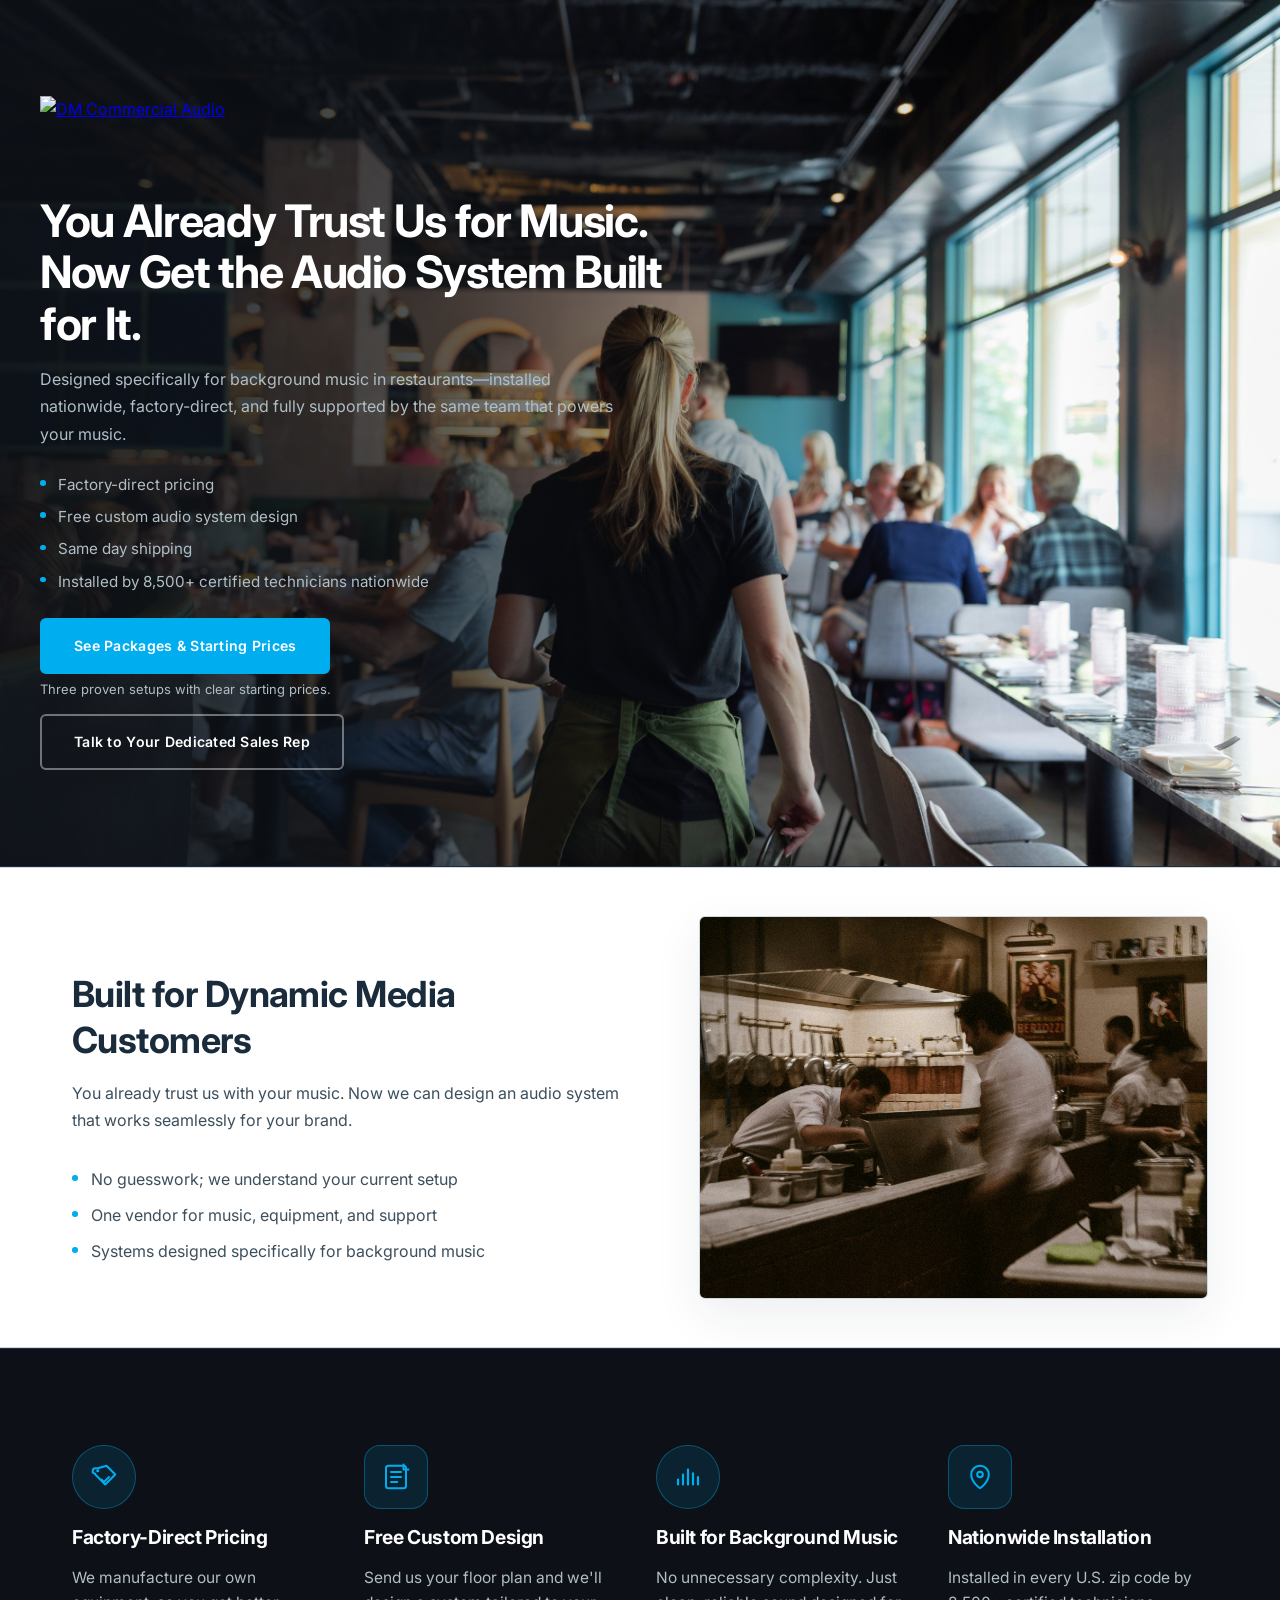
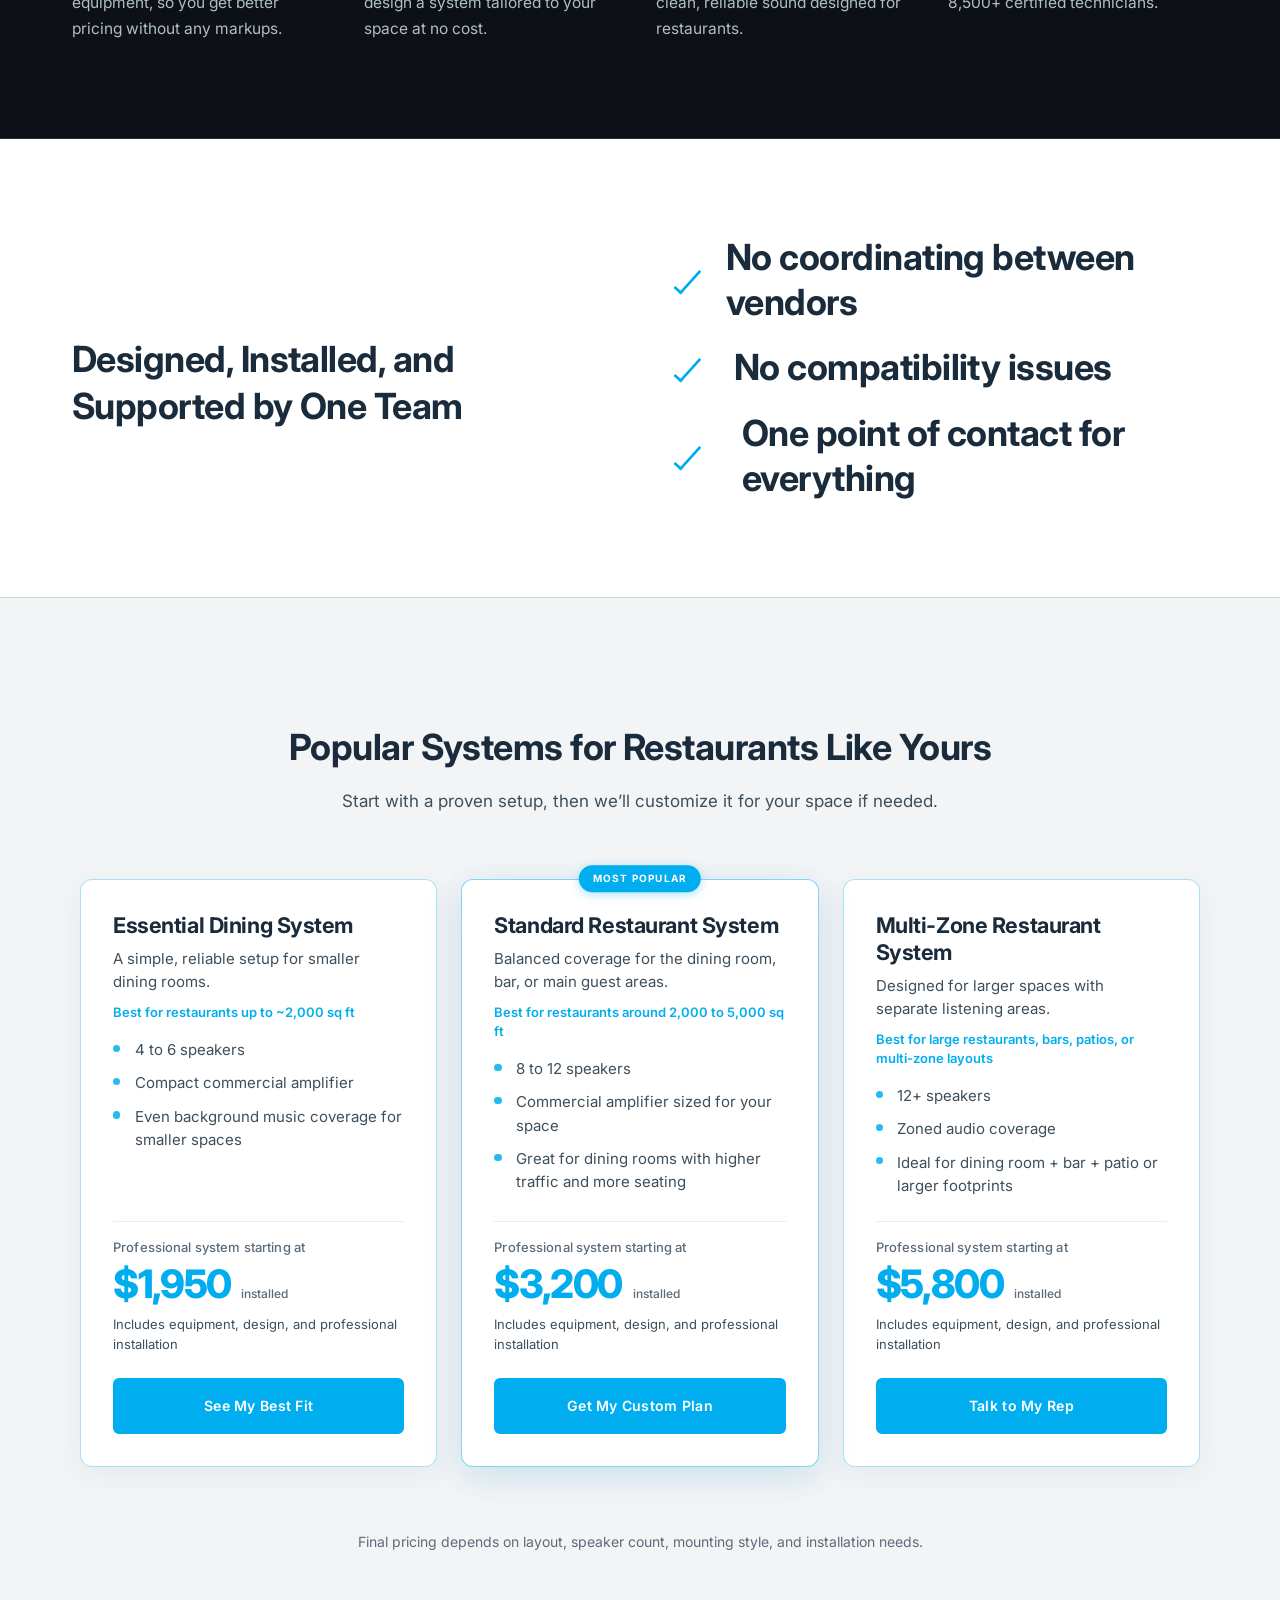
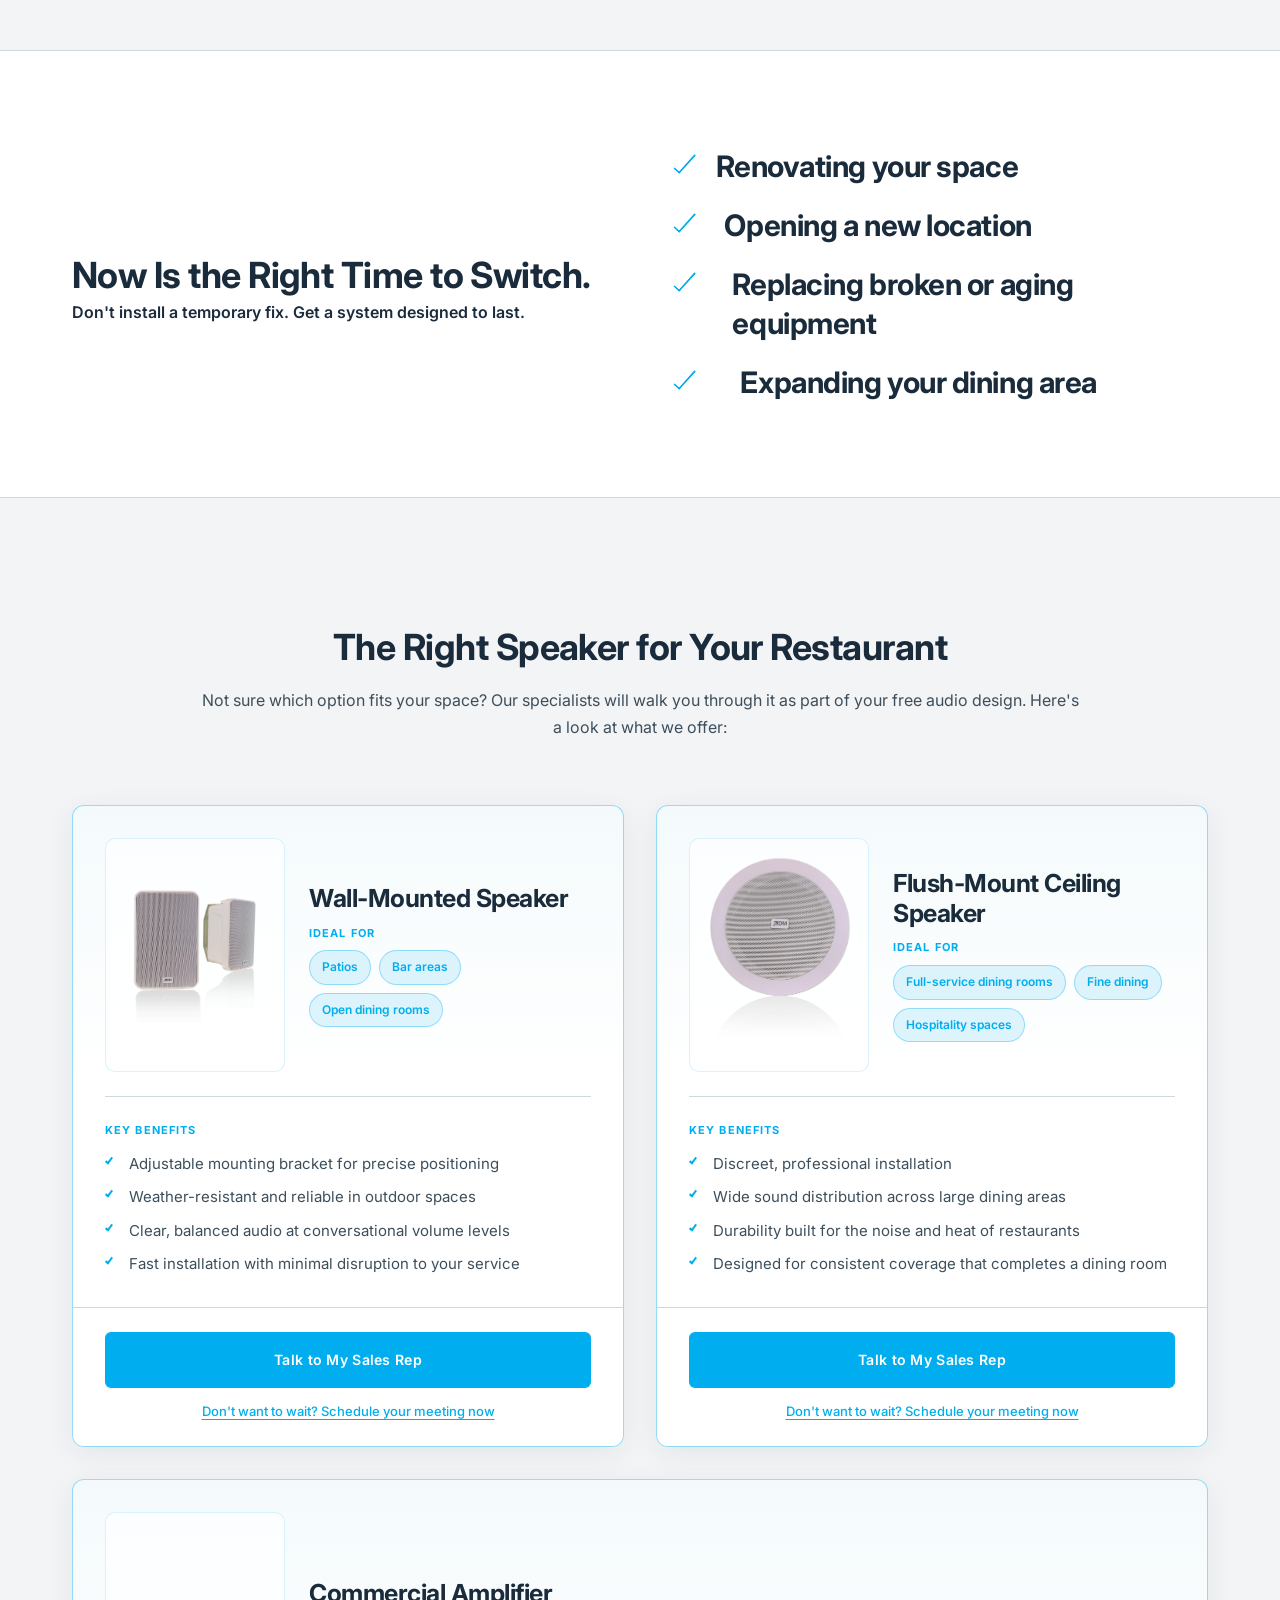
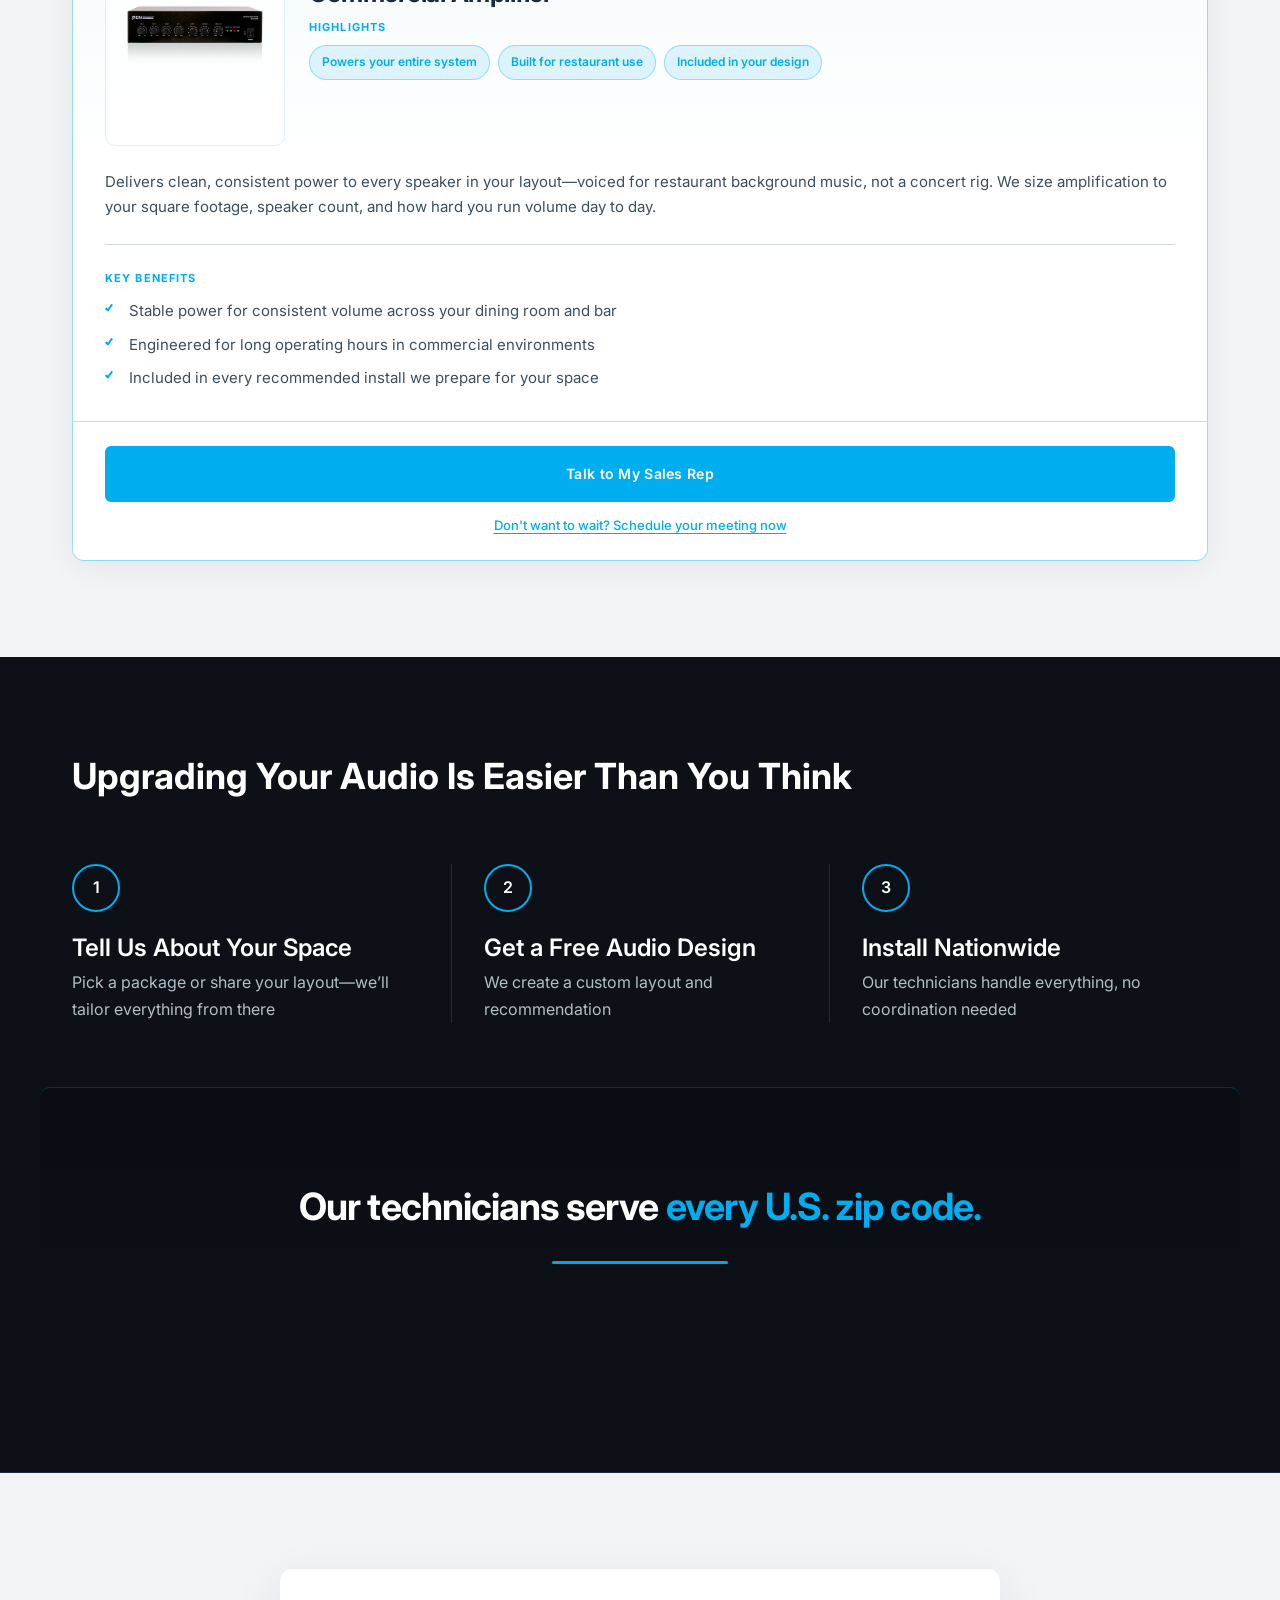
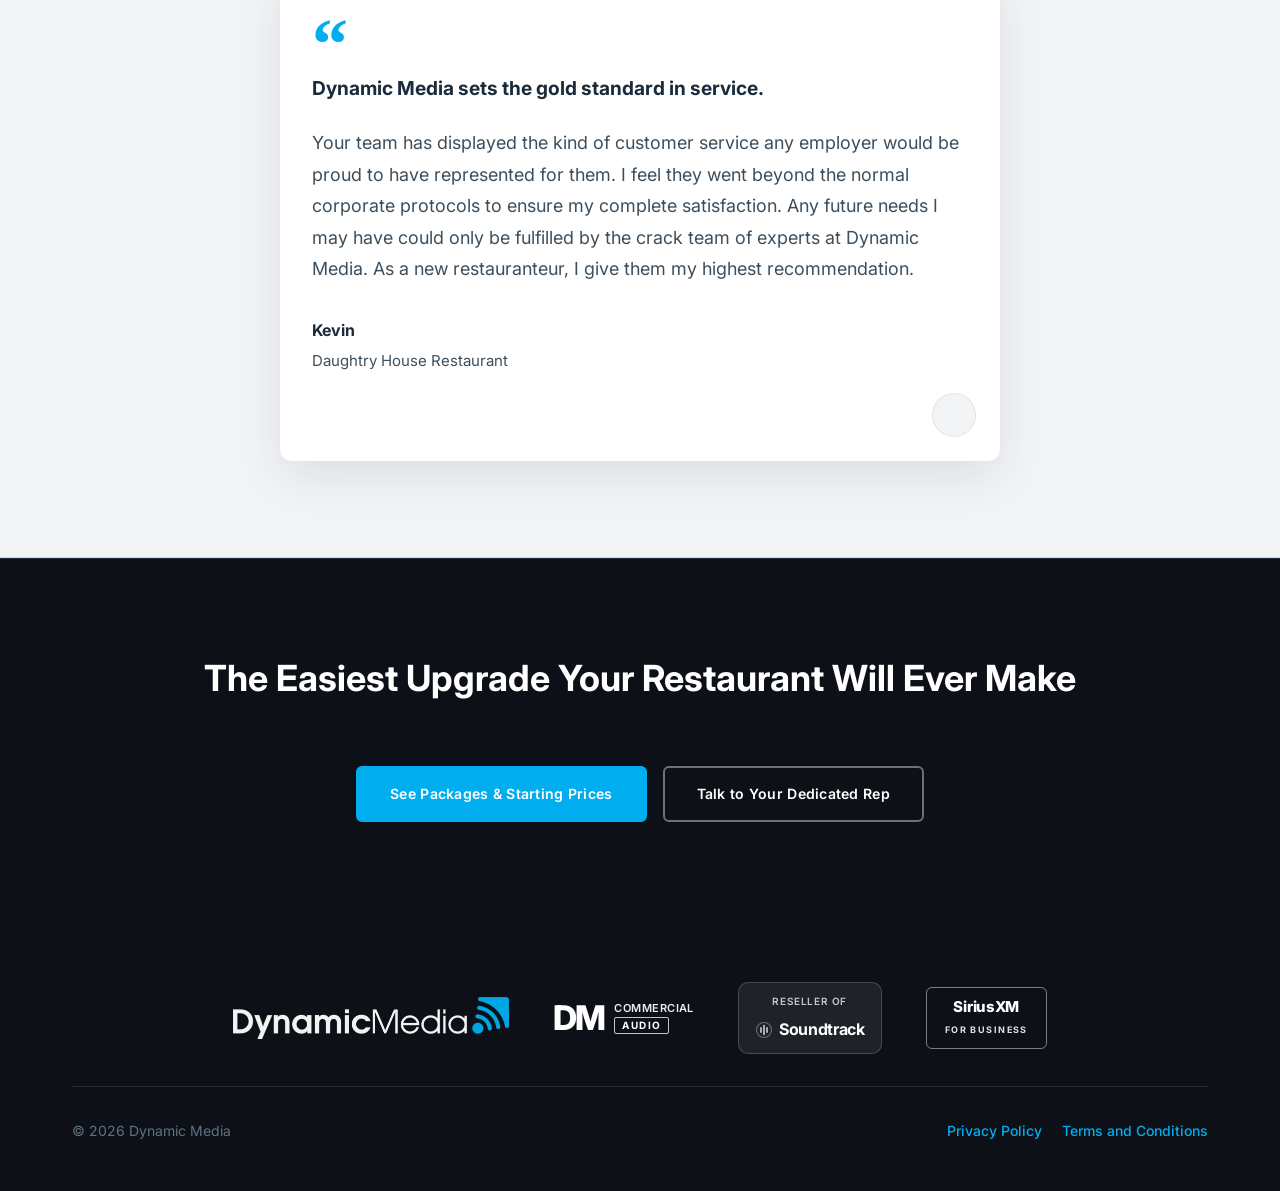
==== commit e58b395c: "Update landing: framing/one-team scroll lists, aligned checks, remove carousel Made-with: Cursor" ====
--- a/index.html
+++ b/index.html
@@ -270,146 +270,174 @@
       object-fit: cover;
     }
 
-    /* Visualizer */
-    #visualizer {
+    /* Package pricing — primary above the fold */
+    .packages-section {
       border-bottom: 1px solid var(--lc-border);
       background: var(--lc-bg-soft);
       padding: var(--space-9) var(--space-4);
     }
-    @media (min-width: 768px) { #visualizer { padding-left: 32px; padding-right: 32px; } }
-    .viz-grid {
+    @media (min-width: 768px) { .packages-section { padding-left: 32px; padding-right: 32px; } }
+    .packages-section .section-head { text-align: center; max-width: 52rem; margin-left: auto; margin-right: auto; }
+    .packages-section .packages-lead {
+      margin: var(--space-4) auto 0;
+      max-width: 40rem;
+      text-align: center;
+      font-size: 1.0625rem;
+      line-height: 1.65;
+      color: var(--lc-text-body);
+    }
+    .packages-grid {
       display: grid;
-      gap: var(--space-8);
-      align-items: center;
-      max-width: 1200px;
-      margin: 0 auto;
-    }
-    @media (min-width: 1024px) {
-      .viz-grid { grid-template-columns: minmax(0, 45fr) minmax(0, 55fr); gap: 80px; }
-    }
-    .viz-copy h2 {
+      gap: var(--space-6);
+      max-width: 1120px;
+      margin: var(--space-8) auto 0;
+    }
+    @media (min-width: 900px) {
+      .packages-grid { grid-template-columns: repeat(3, minmax(0, 1fr)); gap: var(--space-5); align-items: stretch; }
+    }
+    .package-card {
+      display: flex;
+      flex-direction: column;
+      background: var(--lc-bg-white);
+      border: 1px solid rgba(0, 174, 239, 0.35);
+      border-radius: 12px;
+      padding: var(--space-6);
+      box-shadow: 0 8px 32px rgba(26, 43, 60, 0.06);
+    }
+    .package-card--popular {
+      position: relative;
+      z-index: 0;
+      border-color: rgba(0, 174, 239, 0.5);
+      box-shadow: 0 10px 40px rgba(0, 174, 239, 0.12), 0 8px 32px rgba(26, 43, 60, 0.06);
+    }
+    /* Badge out of flow so tier titles align across columns; sits above top edge */
+    .package-card--popular .package-card__badge-wrap {
+      position: absolute;
+      top: 0;
+      left: 50%;
+      transform: translate(-50%, -58%);
+      margin: 0;
+      width: max-content;
+      max-width: calc(100% - 24px);
+      text-align: center;
+      z-index: 2;
+      pointer-events: none;
+    }
+    .package-card--popular .package-card__badge {
+      pointer-events: auto;
+    }
+    .package-card__badge {
+      display: inline-block;
+      padding: 5px 14px;
+      font-size: 0.625rem;
+      font-weight: 700;
+      letter-spacing: 0.12em;
+      text-transform: uppercase;
+      color: #fff;
+      background: var(--dm-blue);
+      border-radius: 999px;
+      box-shadow: 0 2px 10px rgba(0, 174, 239, 0.35);
+    }
+    .package-card__title {
+      margin: 0 0 8px;
+      font-size: clamp(1.15rem, 2vw, 1.35rem);
+      font-weight: 700;
+      line-height: 1.25;
+      letter-spacing: -0.02em;
+      color: var(--lc-text-primary);
+    }
+    .package-card__desc {
+      margin: 0 0 10px;
+      font-size: 0.9375rem;
+      line-height: 1.55;
+      color: var(--lc-text-body);
+    }
+    .package-card__fit {
       margin: 0 0 var(--space-4);
-      max-width: 520px;
-      font-size: clamp(1.75rem, 3vw, 2.25rem);
-      font-weight: 700;
-      line-height: 1.3;
-      letter-spacing: -0.015em;
-      color: var(--lc-text-primary);
-    }
-    .viz-copy > p {
-      margin: 0;
-      max-width: 520px;
-      font-size: 1rem;
-      line-height: 1.7;
-      color: var(--lc-text-body);
-    }
-    .viz-copy > p + p { margin-top: 1rem; }
-    .viz-tool {
-      border-radius: var(--radius);
-      border: 1px solid var(--lc-border);
-      background: var(--lc-bg-white);
-      padding: var(--space-6);
-      box-shadow: 0 16px 48px rgba(26, 43, 60, 0.08);
-    }
-    .viz-tool-title {
-      margin: 0 0 var(--space-5);
       font-size: 0.8125rem;
       font-weight: 600;
-      letter-spacing: 0.04em;
-      text-transform: uppercase;
+      line-height: 1.45;
+      color: var(--dm-blue);
+    }
+    .package-card__list {
+      margin: 0 0 var(--space-5);
+      padding: 0;
+      list-style: none;
+      flex: 1;
+      font-size: 0.9375rem;
+      line-height: 1.55;
+      color: var(--lc-text-body);
+    }
+    .package-card__list li {
+      position: relative;
+      padding-left: 1.35rem;
+      margin-bottom: 10px;
+    }
+    .package-card__list li:last-child { margin-bottom: 0; }
+    .package-card__list li::before {
+      content: "";
+      position: absolute;
+      left: 0;
+      top: 0.45em;
+      width: 0.45rem;
+      height: 0.45rem;
+      border-radius: 50%;
+      background: var(--dm-blue);
+      opacity: 0.85;
+    }
+    .package-card__pricing {
+      margin: 0 0 var(--space-5);
+      padding-top: var(--space-4);
+      border-top: 1px solid rgba(0, 174, 239, 0.15);
+    }
+    .package-card__price-prefix {
+      margin: 0 0 8px;
+      font-size: 0.8125rem;
+      font-weight: 500;
+      line-height: 1.4;
+      letter-spacing: 0.01em;
       color: var(--lc-text-muted);
     }
-    .viz-field { margin-bottom: var(--space-5); }
-    .viz-field:last-of-type { margin-bottom: 0; }
-    .viz-label-row {
-      display: flex;
-      align-items: center;
+    .package-card__price-main {
+      display: flex;
       flex-wrap: wrap;
-      gap: 6px 8px;
-      margin-bottom: 8px;
-    }
-    .viz-label-row label {
+      align-items: baseline;
+      gap: 0.35rem 0.65rem;
+      margin: 0 0 12px;
+    }
+    .package-card__amount {
+      font-size: clamp(1.85rem, 4.5vw, 2.45rem);
+      font-weight: 800;
+      line-height: 1;
+      letter-spacing: -0.035em;
+      color: var(--dm-blue);
+    }
+    .package-card__installed {
+      font-size: 0.75rem;
+      font-weight: 500;
+      line-height: 1.2;
+      color: var(--lc-text-muted);
+    }
+    .package-card__value-note {
+      margin: 0;
+      font-size: 0.8125rem;
+      line-height: 1.5;
+      color: var(--lc-text-body);
+    }
+    .package-card .btn {
+      width: 100%;
+      max-width: none;
+      margin-top: auto;
+      text-decoration: none;
+      box-sizing: border-box;
+    }
+    .packages-note {
+      margin: var(--space-8) auto 0;
+      max-width: 36rem;
+      text-align: center;
       font-size: 0.875rem;
-      font-weight: 600;
-      color: var(--lc-text-primary);
-    }
-    .viz-required { color: #c62828; font-weight: 700; }
-    .viz-info {
-      display: inline-flex;
-      align-items: center;
-      justify-content: center;
-      width: 1.125rem;
-      height: 1.125rem;
-      padding: 0;
-      border: 1px solid var(--lc-border);
-      border-radius: 50%;
-      background: var(--lc-bg-soft);
-      font-size: 0.65rem;
-      font-weight: 700;
-      font-style: italic;
+      line-height: 1.6;
       color: var(--lc-text-muted);
-      cursor: help;
-      line-height: 1;
-    }
-    .viz-select,
-    .viz-input {
-      width: 100%;
-      padding: 11px 12px;
-      font-family: inherit;
-      font-size: 0.9375rem;
-      color: var(--lc-text-primary);
-      background: var(--lc-bg-white);
-      border: 1px solid var(--lc-border);
-      border-radius: var(--radius);
-      transition: border-color 0.15s ease, box-shadow 0.15s ease;
-    }
-    .viz-select:focus,
-    .viz-input:focus {
-      outline: none;
-      border-color: var(--dm-blue);
-      box-shadow: 0 0 0 3px rgba(0, 174, 239, 0.2);
-    }
-    .viz-select:invalid { color: var(--lc-text-muted); }
-    .viz-input-suffix-wrap {
-      display: flex;
-      align-items: stretch;
-      border: 1px solid var(--lc-border);
-      border-radius: var(--radius);
-      overflow: hidden;
-      transition: box-shadow 0.15s ease;
-    }
-    .viz-input-suffix-wrap:focus-within {
-      border-color: var(--dm-blue);
-      box-shadow: 0 0 0 3px rgba(0, 174, 239, 0.2);
-    }
-    .viz-input-suffix-wrap .viz-input {
-      border: none;
-      border-radius: 0;
-      box-shadow: none;
-    }
-    .viz-input-suffix-wrap .viz-input:focus { box-shadow: none; }
-    .viz-input-suffix {
-      display: flex;
-      align-items: center;
-      padding: 0 14px;
-      font-size: 0.875rem;
-      font-weight: 500;
-      color: var(--lc-text-body);
-      background: var(--lc-bg-soft);
-      border-left: 1px solid var(--lc-border);
-      white-space: nowrap;
-    }
-    .viz-form-actions {
-      display: flex;
-      flex-wrap: wrap;
-      justify-content: center;
-      gap: 12px;
-      padding-top: var(--space-5);
-      margin-top: var(--space-5);
-      border-top: 1px solid var(--lc-border);
-    }
-    .viz-form-actions .btn {
-      min-width: 200px;
     }
     .btn--on-card-primary {
       background: var(--dm-blue);
@@ -421,23 +449,6 @@
       border-color: var(--dm-blue-hover);
       color: #fff;
     }
-    .viz-result {
-      display: none;
-      margin-top: var(--space-5);
-      padding: var(--space-5);
-      border-radius: var(--radius);
-      background: var(--lc-bg-soft);
-      border: 1px solid var(--lc-border);
-    }
-    .viz-result.is-visible { display: block; }
-    .viz-result h3 {
-      margin: 0 0 10px;
-      font-size: 1rem;
-      font-weight: 700;
-      color: var(--lc-text-primary);
-    }
-    .viz-result p { margin: 0; font-size: 0.9375rem; line-height: 1.65; color: var(--lc-text-body); }
-    .viz-result p + p { margin-top: 10px; }
 
     /* Value props — same dark band as .process (no card panels) */
     .values {
@@ -521,7 +532,7 @@
         grid-column: 1;
         grid-row: 1;
       }
-      .framing-carousel-col {
+      .framing-points-col {
         grid-column: 2;
         grid-row: 1;
       }
@@ -540,95 +551,83 @@
       margin-bottom: 0;
       max-width: none;
     }
-    .framing-carousel-col {
-      display: flex;
-      justify-content: center;
+    .framing-points-col {
+      display: flex;
+      justify-content: flex-start;
       align-items: center;
       width: 100%;
       min-width: 0;
     }
-    .framing-carousel-wrap {
-      width: 100%;
-      max-width: 28rem;
-      margin: 0;
-      overflow: hidden;
-      --framing-slide-h: clamp(5.5rem, 14vw, 8rem);
-    }
-    @media (min-width: 900px) {
-      .framing-carousel-wrap { max-width: min(100%, 34rem); }
-    }
-    .framing-carousel {
-      height: var(--framing-slide-h);
-      overflow: hidden;
-    }
-    .framing-carousel__track {
+    .framing-points {
       margin: 0;
       padding: 0;
       list-style: none;
-      transform: translateY(calc(var(--framing-slide, 0) * var(--framing-slide-h) * -1));
-      transition: transform 0.55s cubic-bezier(0.22, 1, 0.36, 1);
-      will-change: transform;
-    }
-    .framing-carousel__track li {
-      display: flex;
-      align-items: center;
-      justify-content: center;
-      gap: 0.55em;
-      height: var(--framing-slide-h);
-      margin: 0;
-      padding: 0 0.5rem;
+      width: 100%;
+      max-width: 34rem;
+    }
+    .framing-points li {
+      display: flex;
+      align-items: flex-start;
+      gap: 0.65em;
+      margin: 0;
+      padding: 0.65rem 0;
       box-sizing: border-box;
-      font-size: clamp(1.75rem, 3vw, 2.25rem);
-      font-weight: 700;
-      line-height: 1.25;
+      font-size: clamp(1.2rem, 2.4vw, 1.85rem);
+      font-weight: 700;
+      line-height: 1.3;
       letter-spacing: -0.015em;
-      text-align: center;
+      text-align: left;
       color: var(--lc-text-primary);
     }
-    .framing-carousel__track li::before {
+    .framing-points__text {
+      flex: 1;
+      min-width: 0;
+      margin-inline-start: 0;
+      transition: margin-inline-start 0.7s cubic-bezier(0.22, 1, 0.32, 1);
+    }
+    .framing-points.framing-points--enhanced li {
+      opacity: 0;
+      transform: translate3d(-12px, 1.25rem, 0);
+      transition:
+        opacity 0.7s cubic-bezier(0.22, 1, 0.32, 1),
+        transform 0.7s cubic-bezier(0.22, 1, 0.32, 1);
+    }
+    .framing-points.framing-points--enhanced li.framing-point--inview {
+      opacity: 1;
+      transform: translate3d(0, 0, 0);
+    }
+    .framing-points.framing-points--enhanced li.framing-point--inview:nth-child(1) .framing-points__text { margin-inline-start: 0; }
+    .framing-points.framing-points--enhanced li.framing-point--inview:nth-child(2) .framing-points__text { margin-inline-start: 0.5rem; }
+    .framing-points.framing-points--enhanced li.framing-point--inview:nth-child(3) .framing-points__text { margin-inline-start: 1rem; }
+    .framing-points.framing-points--enhanced li.framing-point--inview:nth-child(4) .framing-points__text { margin-inline-start: 1.5rem; }
+    .framing-points li:first-child { padding-top: 0; }
+    .framing-points li:last-child { padding-bottom: 0; }
+    @media (prefers-reduced-motion: reduce) {
+      .framing-points.framing-points--enhanced li {
+        opacity: 1;
+        transform: none;
+        transition: none;
+      }
+      .framing-points__text {
+        transition: none;
+      }
+      .framing-points.framing-points--enhanced li.framing-point--inview .framing-points__text {
+        margin-inline-start: 0 !important;
+      }
+    }
+    .framing-points li::before {
       content: "";
-      flex-shrink: 0;
-      width: 0.55em;
-      height: 0.28em;
-      margin-top: 0.08em;
+      flex: 0 0 0.85em;
+      width: 0.85em;
+      height: 0.26em;
+      margin-top: 0.38em;
+      box-sizing: border-box;
       border: solid var(--dm-blue);
-      border-width: 0 0 0.11em 0.11em;
+      border-width: 0 0 0.1em 0.1em;
       border-radius: 0 0 0 1px;
       transform: rotate(-48deg);
       background: none;
     }
-    .framing-carousel__status {
-      clip: rect(0 0 0 0);
-      clip-path: inset(50%);
-      height: 1px;
-      width: 1px;
-      margin: -1px;
-      overflow: hidden;
-      position: absolute;
-      white-space: nowrap;
-    }
-    .framing--static .framing-carousel-wrap {
-      height: auto;
-      overflow: visible;
-    }
-    .framing--static .framing-carousel {
-      height: auto;
-      overflow: visible;
-    }
-    .framing--static .framing-carousel__track {
-      transform: none !important;
-      transition: none !important;
-    }
-    .framing--static .framing-carousel__track li {
-      height: auto;
-      min-height: 0;
-      padding: 0.35rem 0.5rem;
-      margin-bottom: 0.75rem;
-      justify-content: center;
-    }
-    .framing--static .framing-carousel__track li.is-clone {
-      display: none;
-    }
     .framing-close {
       text-align: left;
       max-width: 42rem;
@@ -636,10 +635,6 @@
       font-weight: 600;
       color: var(--lc-text-primary);
     }
-    @media (prefers-reduced-motion: reduce) {
-      .framing-carousel__track { transition: none; }
-    }
-
     /* Products */
     .products-section { padding: var(--space-9) var(--space-4); background: var(--lc-bg-soft); }
     .products-grid {
@@ -859,10 +854,10 @@
       opacity: 0.95;
     }
 
-    /* One team — H2 left, swipe carousel right (matches framing treatment) */
+    /* One team — H2 left, checklist right (scroll waterfall + aligned checks, like framing) */
     .one-team {
       padding: var(--space-9) var(--space-4);
-      background: var(--lc-bg-soft);
+      background: #fff;
       border-bottom: 1px solid var(--lc-border);
     }
     .one-team-layout {
@@ -875,6 +870,14 @@
         grid-template-columns: minmax(0, 1fr) minmax(0, 1fr);
         column-gap: clamp(32px, 5vw, 64px);
         align-items: center;
+      }
+      .one-team-head {
+        grid-column: 1;
+        grid-row: 1;
+      }
+      .one-team-points-col {
+        grid-column: 2;
+        grid-row: 1;
       }
     }
     .one-team-head {
@@ -887,97 +890,81 @@
       margin-bottom: 0;
       max-width: none;
     }
-    .one-team-carousel-col {
-      display: flex;
-      justify-content: center;
+    .one-team-points-col {
+      display: flex;
+      justify-content: flex-start;
       align-items: center;
       width: 100%;
       min-width: 0;
     }
-    .one-team-carousel-wrap {
-      width: 100%;
-      max-width: 28rem;
-      margin: 0;
-      overflow: hidden;
-      --one-team-slide-h: clamp(5.5rem, 14vw, 8rem);
-    }
-    @media (min-width: 900px) {
-      .one-team-carousel-wrap { max-width: min(100%, 34rem); }
-    }
-    .one-team-carousel {
-      height: var(--one-team-slide-h);
-      overflow: hidden;
-    }
-    .one-team-carousel__track {
+    .one-team-points {
       margin: 0;
       padding: 0;
       list-style: none;
-      transform: translateY(calc(var(--one-team-slide, 0) * var(--one-team-slide-h) * -1));
-      transition: transform 0.55s cubic-bezier(0.22, 1, 0.36, 1);
-      will-change: transform;
-    }
-    .one-team-carousel__track li {
-      display: flex;
-      align-items: center;
-      justify-content: center;
-      gap: 0.55em;
-      height: var(--one-team-slide-h);
-      margin: 0;
-      padding: 0 0.5rem;
+      width: 100%;
+      max-width: 34rem;
+    }
+    .one-team-points li {
+      display: flex;
+      align-items: center;
+      gap: 0.65em;
+      margin: 0;
+      padding: 0.65rem 0;
       box-sizing: border-box;
       font-size: clamp(1.75rem, 3vw, 2.25rem);
       font-weight: 700;
       line-height: 1.25;
       letter-spacing: -0.015em;
-      text-align: center;
+      text-align: left;
       color: var(--lc-text-primary);
     }
-    .one-team-carousel__track li::before {
+    .one-team-points__text {
+      flex: 1;
+      min-width: 0;
+      margin-inline-start: 0;
+      transition: margin-inline-start 0.7s cubic-bezier(0.22, 1, 0.32, 1);
+    }
+    .one-team-points.one-team-points--enhanced li {
+      opacity: 0;
+      transform: translate3d(-12px, 1.25rem, 0);
+      transition:
+        opacity 0.7s cubic-bezier(0.22, 1, 0.32, 1),
+        transform 0.7s cubic-bezier(0.22, 1, 0.32, 1);
+    }
+    .one-team-points.one-team-points--enhanced li.one-team-point--inview {
+      opacity: 1;
+      transform: translate3d(0, 0, 0);
+    }
+    .one-team-points.one-team-points--enhanced li.one-team-point--inview:nth-child(1) .one-team-points__text { margin-inline-start: 0; }
+    .one-team-points.one-team-points--enhanced li.one-team-point--inview:nth-child(2) .one-team-points__text { margin-inline-start: 0.5rem; }
+    .one-team-points.one-team-points--enhanced li.one-team-point--inview:nth-child(3) .one-team-points__text { margin-inline-start: 1rem; }
+    .one-team-points li:first-child { padding-top: 0; }
+    .one-team-points li:last-child { padding-bottom: 0; }
+    @media (prefers-reduced-motion: reduce) {
+      .one-team-points.one-team-points--enhanced li {
+        opacity: 1;
+        transform: none;
+        transition: none;
+      }
+      .one-team-points__text {
+        transition: none;
+      }
+      .one-team-points.one-team-points--enhanced li.one-team-point--inview .one-team-points__text {
+        margin-inline-start: 0 !important;
+      }
+    }
+    .one-team-points li::before {
       content: "";
-      flex-shrink: 0;
-      width: 0.55em;
+      flex: 0 0 0.85em;
+      width: 0.85em;
       height: 0.28em;
-      margin-top: 0.08em;
+      margin-top: 0;
+      box-sizing: border-box;
       border: solid var(--dm-blue);
       border-width: 0 0 0.11em 0.11em;
       border-radius: 0 0 0 1px;
       transform: rotate(-48deg);
       background: none;
-    }
-    .one-team-carousel__status {
-      clip: rect(0 0 0 0);
-      clip-path: inset(50%);
-      height: 1px;
-      width: 1px;
-      margin: -1px;
-      overflow: hidden;
-      position: absolute;
-      white-space: nowrap;
-    }
-    .one-team--static .one-team-carousel-wrap {
-      height: auto;
-      overflow: visible;
-    }
-    .one-team--static .one-team-carousel {
-      height: auto;
-      overflow: visible;
-    }
-    .one-team--static .one-team-carousel__track {
-      transform: none !important;
-      transition: none !important;
-    }
-    .one-team--static .one-team-carousel__track li {
-      height: auto;
-      min-height: 0;
-      padding: 0.35rem 0.5rem;
-      margin-bottom: 0.75rem;
-      justify-content: center;
-    }
-    .one-team--static .one-team-carousel__track li.is-clone {
-      display: none;
-    }
-    @media (prefers-reduced-motion: reduce) {
-      .one-team-carousel__track { transition: none; }
     }
 
     /* Testimonial */
@@ -1055,20 +1042,23 @@
       background: rgba(26, 43, 60, 0.05);
       border: 1px solid rgba(26, 43, 60, 0.08);
     }
-    /* Final CTA */
+    /* Final CTA — same dark band as footer */
     .final {
-      background: var(--lc-bg-soft);
+      background: var(--bg-primary);
       padding: var(--space-9) var(--space-4);
       text-align: center;
-      border-top: 1px solid var(--lc-border);
-      border-bottom: 1px solid var(--lc-border);
+      border-top: 1px solid var(--border);
+      border-bottom: none;
+    }
+    @media (min-width: 768px) {
+      .final { padding-left: 32px; padding-right: 32px; }
     }
     .final h2 {
       margin: 0 0 var(--space-8);
       font-size: clamp(1.75rem, 3vw, 2.25rem);
       font-weight: 700;
       line-height: 1.3;
-      color: var(--lc-text-primary);
+      color: var(--text-primary);
     }
     .final-ctas {
       display: flex;
@@ -1102,19 +1092,27 @@
     }
     .btn--ghost-final {
       background: transparent;
-      border: 2px solid var(--lc-text-primary);
-      color: var(--lc-text-primary);
+      border: 2px solid rgba(255, 255, 255, 0.4);
+      color: var(--text-primary);
     }
     .btn--ghost-final:hover {
-      border-color: var(--dm-blue);
-      color: var(--dm-blue);
-      background: rgba(0, 174, 239, 0.06);
-    }
-    /* Site footer */
+      border-color: #fff;
+      color: #fff;
+      background: rgba(255, 255, 255, 0.05);
+    }
+    /* Site footer — continuous with .final (same bg, no seam) */
     .site-footer {
       background: var(--bg-primary);
       color: var(--text-primary);
-      border-top: 1px solid var(--border);
+      border-top: none;
+    }
+    .site-footer__shell {
+      max-width: 1200px;
+      margin: 0 auto;
+      padding: var(--space-8) var(--space-4) var(--space-7);
+    }
+    @media (min-width: 768px) {
+      .site-footer__shell { padding-left: 32px; padding-right: 32px; }
     }
     .site-footer__logos {
       display: flex;
@@ -1122,9 +1120,8 @@
       justify-content: center;
       align-items: center;
       gap: clamp(1.25rem, 4vw, 2.75rem);
-      padding: var(--space-8) var(--space-4) var(--space-7);
-      max-width: 1200px;
-      margin: 0 auto;
+      padding: 0 0 var(--space-6);
+      margin: 0;
     }
     .site-footer__logo {
       display: flex;
@@ -1246,21 +1243,15 @@
       letter-spacing: 0.16em;
       color: rgba(255, 255, 255, 0.88);
     }
-    .site-footer__rule {
-      height: 1px;
-      background: var(--border);
-      margin: 0;
-      border: none;
-    }
     .site-footer__bar {
       display: flex;
       flex-wrap: wrap;
       align-items: center;
       justify-content: space-between;
       gap: var(--space-4);
-      padding: var(--space-5) var(--space-4) var(--space-7);
-      max-width: 1200px;
-      margin: 0 auto;
+      padding: var(--space-6) 0 0;
+      margin: 0;
+      border-top: 1px solid rgba(255, 255, 255, 0.1);
     }
     .site-footer__copy {
       margin: 0;
@@ -1303,8 +1294,8 @@
       </ul>
       <div class="hero-ctas">
         <div class="hero-cta-wrap">
-          <a class="btn btn--primary" href="#visualizer">See What Your System Would Cost</a>
-          <p class="cta-caption">30-second estimate. No commitment.</p>
+          <a class="btn btn--primary" href="#packages">See Packages &amp; Starting Prices</a>
+          <p class="cta-caption">Three proven setups with clear starting prices.</p>
         </div>
         <a class="btn btn--ghost" href="tel:5869784214">Talk to Your Dedicated Sales Rep</a>
       </div>
@@ -1326,99 +1317,6 @@
         <div class="why-media">
           <img src="assets/ali-aksu-pxHBZEKSQio-unsplash.jpg" alt="Restaurant interior and dining atmosphere" width="1600" height="1200" loading="lazy" />
         </div>
-      </div>
-    </div>
-  </section>
-
-  <section id="visualizer">
-    <div class="viz-grid">
-      <div class="viz-copy">
-        <h2>See What Your System Would Cost in 30 Seconds</h2>
-        <p>No two restaurants sound the same. That's why we don't believe in a one-size-fits-all recommendation.</p>
-        <p>Tell us a few details and get an instant estimate.</p>
-      </div>
-      <div class="viz-tool">
-        <p class="viz-tool-title">Your restaurant details</p>
-        <form id="estimator-form" class="viz-estimator-form" novalidate>
-          <div class="viz-field">
-            <div class="viz-label-row">
-              <label for="viz-room-shape">Room shape</label>
-              <span class="viz-required" aria-hidden="true">*</span>
-              <button type="button" class="viz-info" title="The general layout of your dining area helps us suggest speaker placement and coverage." aria-label="About room shape">i</button>
-            </div>
-            <select id="viz-room-shape" class="viz-select" name="room_shape" required>
-              <option value="" disabled selected>Select your floor plan</option>
-              <option value="open-rectangle">Open rectangle</option>
-              <option value="l-shaped">L-shaped</option>
-              <option value="multi-room">Multi-room / split layout</option>
-              <option value="patio-indoor">Patio + indoor</option>
-              <option value="other">Other / not sure</option>
-            </select>
-          </div>
-          <div class="viz-field">
-            <div class="viz-label-row">
-              <label for="viz-sqft">Total square footage</label>
-              <span class="viz-required" aria-hidden="true">*</span>
-              <button type="button" class="viz-info" title="Approximate total area where guests are seated and you want even background music." aria-label="About square footage">i</button>
-            </div>
-            <div class="viz-input-suffix-wrap">
-              <input id="viz-sqft" class="viz-input" type="number" name="square_footage" inputmode="numeric" min="1" max="999999" step="1" placeholder="e.g. 1200" required aria-describedby="viz-sqft-hint" />
-              <span class="viz-input-suffix">sq ft</span>
-            </div>
-            <span id="viz-sqft-hint" class="visually-hidden">Whole number, square feet</span>
-          </div>
-          <div class="viz-field">
-            <div class="viz-label-row">
-              <label for="viz-ceiling">Ceiling height</label>
-              <span class="viz-required" aria-hidden="true">*</span>
-              <button type="button" class="viz-info" title="Taller ceilings often need more speakers or different mounting for even coverage." aria-label="About ceiling height">i</button>
-            </div>
-            <select id="viz-ceiling" class="viz-select" name="ceiling_height" required>
-              <option value="" disabled selected>Select ceiling height</option>
-              <option value="under-9">Under 9 ft</option>
-              <option value="9-12">9–12 ft</option>
-              <option value="12-16">12–16 ft</option>
-              <option value="over-16">Over 16 ft / vaulted</option>
-              <option value="unsure">Not sure</option>
-            </select>
-          </div>
-          <div class="viz-field">
-            <div class="viz-label-row">
-              <label for="viz-noise">Ambient noise level</label>
-              <span class="viz-required" aria-hidden="true">*</span>
-              <button type="button" class="viz-info" title="Louder environments need a system with enough headroom to stay clear at your target volume." aria-label="About ambient noise">i</button>
-            </div>
-            <select id="viz-noise" class="viz-select" name="noise_level" required>
-              <option value="" disabled selected>Select noise environment</option>
-              <option value="quiet">Quiet (fine dining)</option>
-              <option value="moderate">Moderate (typical dining)</option>
-              <option value="lively">Lively (bar-forward, open kitchen)</option>
-              <option value="very-loud">Very loud (sports bar, high traffic)</option>
-            </select>
-          </div>
-          <div class="viz-field">
-            <div class="viz-label-row">
-              <label for="viz-speaker">Speaker preference</label>
-              <span class="viz-required" aria-hidden="true">*</span>
-              <button type="button" class="viz-info" title="We can confirm the best option during your free audio design." aria-label="About speaker preference">i</button>
-            </div>
-            <select id="viz-speaker" class="viz-select" name="speaker_preference" required>
-              <option value="" disabled selected>Select speaker type</option>
-              <option value="wall">Wall-mounted</option>
-              <option value="flush">Flush-mount ceiling</option>
-              <option value="mix">Mix / not sure</option>
-              <option value="help">Help me decide</option>
-            </select>
-          </div>
-          <div class="viz-form-actions">
-            <button type="submit" class="btn btn--on-card-primary">Get My Price Estimate</button>
-          </div>
-          <div id="viz-result" class="viz-result" role="region" aria-live="polite" aria-labelledby="viz-result-title">
-            <h3 id="viz-result-title">Your starting recommendation</h3>
-            <p id="viz-result-summary"></p>
-            <p>Share these details when you <a href="https://dynamicmediamusic.com/get-in-contact/">request your full custom audio layout</a>.</p>
-          </div>
-        </form>
       </div>
     </div>
   </section>
@@ -1471,25 +1369,108 @@
     </div>
   </section>
 
+  <section class="one-team" id="one-team-section" aria-labelledby="team-heading">
+    <div class="container one-team-layout">
+      <div class="one-team-head">
+        <h2 id="team-heading" class="section-head">Designed, Installed, and Supported by One Team</h2>
+      </div>
+      <div class="one-team-points-col">
+        <ul class="one-team-points" aria-label="Benefits of one team">
+          <li><span class="one-team-points__text">No coordinating between vendors</span></li>
+          <li><span class="one-team-points__text">No compatibility issues</span></li>
+          <li><span class="one-team-points__text">One point of contact for everything</span></li>
+        </ul>
+      </div>
+    </div>
+  </section>
+
+  <section class="packages-section" id="packages" aria-labelledby="packages-heading">
+    <div class="container">
+      <h2 id="packages-heading" class="section-head">Popular Systems for Restaurants Like Yours</h2>
+      <p class="packages-lead">Start with a proven setup, then we&rsquo;ll customize it for your space if needed.</p>
+
+      <div class="packages-grid">
+        <article class="package-card">
+          <h3 class="package-card__title">Essential Dining System</h3>
+          <p class="package-card__desc">A simple, reliable setup for smaller dining rooms.</p>
+          <p class="package-card__fit">Best for restaurants up to ~2,000 sq ft</p>
+          <ul class="package-card__list">
+            <li>4 to 6 speakers</li>
+            <li>Compact commercial amplifier</li>
+            <li>Even background music coverage for smaller spaces</li>
+          </ul>
+          <div class="package-card__pricing">
+            <p class="package-card__price-prefix">Professional system starting at</p>
+            <div class="package-card__price-main">
+              <span class="package-card__amount">$1,950</span>
+              <span class="package-card__installed">installed</span>
+            </div>
+            <p class="package-card__value-note">Includes equipment, design, and professional installation</p>
+          </div>
+          <a class="btn btn--on-card-primary" href="https://dynamicmediamusic.com/get-in-contact/">See My Best Fit</a>
+        </article>
+
+        <article class="package-card package-card--popular">
+          <div class="package-card__badge-wrap">
+            <span class="package-card__badge">Most Popular</span>
+          </div>
+          <h3 class="package-card__title">Standard Restaurant System</h3>
+          <p class="package-card__desc">Balanced coverage for the dining room, bar, or main guest areas.</p>
+          <p class="package-card__fit">Best for restaurants around 2,000 to 5,000 sq ft</p>
+          <ul class="package-card__list">
+            <li>8 to 12 speakers</li>
+            <li>Commercial amplifier sized for your space</li>
+            <li>Great for dining rooms with higher traffic and more seating</li>
+          </ul>
+          <div class="package-card__pricing">
+            <p class="package-card__price-prefix">Professional system starting at</p>
+            <div class="package-card__price-main">
+              <span class="package-card__amount">$3,200</span>
+              <span class="package-card__installed">installed</span>
+            </div>
+            <p class="package-card__value-note">Includes equipment, design, and professional installation</p>
+          </div>
+          <a class="btn btn--on-card-primary" href="https://dynamicmediamusic.com/get-in-contact/">Get My Custom Plan</a>
+        </article>
+
+        <article class="package-card">
+          <h3 class="package-card__title">Multi-Zone Restaurant System</h3>
+          <p class="package-card__desc">Designed for larger spaces with separate listening areas.</p>
+          <p class="package-card__fit">Best for large restaurants, bars, patios, or multi-zone layouts</p>
+          <ul class="package-card__list">
+            <li>12+ speakers</li>
+            <li>Zoned audio coverage</li>
+            <li>Ideal for dining room + bar + patio or larger footprints</li>
+          </ul>
+          <div class="package-card__pricing">
+            <p class="package-card__price-prefix">Professional system starting at</p>
+            <div class="package-card__price-main">
+              <span class="package-card__amount">$5,800</span>
+              <span class="package-card__installed">installed</span>
+            </div>
+            <p class="package-card__value-note">Includes equipment, design, and professional installation</p>
+          </div>
+          <a class="btn btn--on-card-primary" href="tel:5869784214">Talk to My Rep</a>
+        </article>
+      </div>
+
+      <p class="packages-note">Final pricing depends on layout, speaker count, mounting style, and installation needs.</p>
+    </div>
+  </section>
+
   <section class="framing" aria-labelledby="framing-heading" id="framing-section">
     <div class="container framing-layout">
       <div class="framing-head">
         <h2 id="framing-heading" class="section-head">Now Is the Right Time to Switch.</h2>
         <p class="framing-close">Don't install a temporary fix. Get a system designed to last.</p>
-        <p id="framing-live" class="framing-carousel__status" aria-live="polite">Renovating your space</p>
       </div>
-      <div class="framing-carousel-col">
-        <div class="framing-carousel-wrap">
-          <div class="framing-carousel" aria-hidden="true">
-            <ul class="framing-carousel__track" id="framing-track">
-              <li>Renovating your space</li>
-              <li>Opening a new location</li>
-              <li>Replacing broken or aging equipment</li>
-              <li>Expanding your dining area</li>
-              <li class="is-clone" aria-hidden="true">Renovating your space</li>
-            </ul>
-          </div>
-        </div>
+      <div class="framing-points-col">
+        <ul class="framing-points" aria-label="Common reasons to upgrade">
+          <li><span class="framing-points__text">Renovating your space</span></li>
+          <li><span class="framing-points__text">Opening a new location</span></li>
+          <li><span class="framing-points__text">Replacing broken or aging equipment</span></li>
+          <li><span class="framing-points__text">Expanding your dining area</span></li>
+        </ul>
       </div>
     </div>
   </section>
@@ -1609,7 +1590,7 @@
         <div class="process-col">
           <div class="process-num" aria-hidden="true">1</div>
           <h3>Tell Us About Your Space</h3>
-          <p>Share a few details (or use the estimator)</p>
+          <p>Pick a package or share your layout&mdash;we&rsquo;ll tailor everything from there</p>
         </div>
         <div class="process-col">
           <div class="process-num" aria-hidden="true">2</div>
@@ -1631,27 +1612,6 @@
     </div>
   </section>
 
-  <section class="one-team" id="one-team-section" aria-labelledby="team-heading">
-    <div class="container one-team-layout">
-      <div class="one-team-head">
-        <h2 id="team-heading" class="section-head">Designed, Installed, and Supported by One Team</h2>
-        <p id="one-team-live" class="one-team-carousel__status" aria-live="polite">No coordinating between vendors</p>
-      </div>
-      <div class="one-team-carousel-col">
-        <div class="one-team-carousel-wrap">
-          <div class="one-team-carousel" aria-hidden="true">
-            <ul class="one-team-carousel__track" id="one-team-track">
-              <li>No coordinating between vendors</li>
-              <li>No compatibility issues</li>
-              <li>One point of contact for everything</li>
-              <li class="is-clone" aria-hidden="true">No coordinating between vendors</li>
-            </ul>
-          </div>
-        </div>
-      </div>
-    </div>
-  </section>
-
   <section class="testimonial" aria-labelledby="testimonial-heading">
     <div class="container testimonial__wrap">
       <h2 id="testimonial-heading" class="visually-hidden">Customer testimonial</h2>
@@ -1675,7 +1635,7 @@
       <h2>The Easiest Upgrade Your Restaurant Will Ever Make</h2>
       <div class="final-ctas">
         <div class="final-cta-row">
-          <a class="btn btn--primary" href="#visualizer">See What Your System Would Cost</a>
+          <a class="btn btn--primary" href="#packages">See Packages &amp; Starting Prices</a>
           <a class="btn btn--ghost-final" href="tel:5869784214">Talk to Your Dedicated Rep</a>
         </div>
       </div>
@@ -1683,249 +1643,121 @@
   </section>
 
   <footer class="site-footer" role="contentinfo">
-    <div class="site-footer__logos">
-      <a class="site-footer__logo" href="https://dynamicmediamusic.com/" aria-label="Dynamic Media">
-        <img src="assets/DM_logo_2016_whiteblue.png" alt="" width="200" height="56" decoding="async" />
-      </a>
-      <a class="site-footer__commercial-link" href="https://dm-audio.dynamicmediamusic.com/" aria-label="DM Commercial Audio">
-        <span class="site-footer__commercial-lockup">
-          <span class="site-footer__commercial-dm">DM</span>
-          <span class="site-footer__commercial-meta">
-            <span class="site-footer__commercial-sub">Commercial</span>
-            <span class="site-footer__commercial-audio">AUDIO</span>
+    <div class="site-footer__shell">
+      <div class="site-footer__logos">
+        <a class="site-footer__logo" href="https://dynamicmediamusic.com/" aria-label="Dynamic Media">
+          <img src="assets/DM_logo_2016_whiteblue.png" alt="" width="200" height="56" decoding="async" />
+        </a>
+        <a class="site-footer__commercial-link" href="https://dm-audio.dynamicmediamusic.com/" aria-label="DM Commercial Audio">
+          <span class="site-footer__commercial-lockup">
+            <span class="site-footer__commercial-dm">DM</span>
+            <span class="site-footer__commercial-meta">
+              <span class="site-footer__commercial-sub">Commercial</span>
+              <span class="site-footer__commercial-audio">AUDIO</span>
+            </span>
           </span>
-        </span>
-      </a>
-      <a class="site-footer__partner site-footer__partner--soundtrack" href="https://www.soundtrackyourbrand.com/" rel="noopener noreferrer" target="_blank">
-        <span class="site-footer__reseller">Reseller of</span>
-        <span class="site-footer__soundtrack-word">
-          <svg class="site-footer__soundtrack-icon" viewBox="0 0 24 24" fill="none" xmlns="http://www.w3.org/2000/svg" aria-hidden="true">
-            <circle cx="12" cy="12" r="10" stroke="currentColor" stroke-width="1.5" opacity="0.35" />
-            <path d="M12 6v12M8 9v6M16 9v6" stroke="currentColor" stroke-width="1.75" stroke-linecap="round" />
-          </svg>
-          Soundtrack
-        </span>
-      </a>
-      <a class="site-footer__partner site-footer__partner--sirius" href="https://www.siriusxm.com/business" rel="noopener noreferrer" target="_blank">
-        <span class="site-footer__sirius-main">SiriusXM</span>
-        <span class="site-footer__sirius-sub">FOR BUSINESS</span>
-      </a>
-    </div>
-    <hr class="site-footer__rule" />
-    <div class="site-footer__bar">
-      <p class="site-footer__copy">© 2026 Dynamic Media</p>
-      <nav class="site-footer__legal" aria-label="Legal">
-        <a href="https://dynamicmediamusic.com/privacy-policy/">Privacy Policy</a>
-        <a href="https://dynamicmediamusic.com/terms-and-conditions/">Terms and Conditions</a>
-      </nav>
+        </a>
+        <a class="site-footer__partner site-footer__partner--soundtrack" href="https://www.soundtrackyourbrand.com/" rel="noopener noreferrer" target="_blank">
+          <span class="site-footer__reseller">Reseller of</span>
+          <span class="site-footer__soundtrack-word">
+            <svg class="site-footer__soundtrack-icon" viewBox="0 0 24 24" fill="none" xmlns="http://www.w3.org/2000/svg" aria-hidden="true">
+              <circle cx="12" cy="12" r="10" stroke="currentColor" stroke-width="1.5" opacity="0.35" />
+              <path d="M12 6v12M8 9v6M16 9v6" stroke="currentColor" stroke-width="1.75" stroke-linecap="round" />
+            </svg>
+            Soundtrack
+          </span>
+        </a>
+        <a class="site-footer__partner site-footer__partner--sirius" href="https://www.siriusxm.com/business" rel="noopener noreferrer" target="_blank">
+          <span class="site-footer__sirius-main">SiriusXM</span>
+          <span class="site-footer__sirius-sub">FOR BUSINESS</span>
+        </a>
+      </div>
+      <div class="site-footer__bar">
+        <p class="site-footer__copy">© 2026 Dynamic Media</p>
+        <nav class="site-footer__legal" aria-label="Legal">
+          <a href="https://dynamicmediamusic.com/privacy-policy/">Privacy Policy</a>
+          <a href="https://dynamicmediamusic.com/terms-and-conditions/">Terms and Conditions</a>
+        </nav>
+      </div>
     </div>
   </footer>
 
   <script>
     (function () {
-      var estimatorForm = document.getElementById('estimator-form');
-      if (!estimatorForm) return;
-      var resultEl = document.getElementById('viz-result');
-      var summaryEl = document.getElementById('viz-result-summary');
-      estimatorForm.addEventListener('submit', function (e) {
-        e.preventDefault();
-        if (!estimatorForm.checkValidity()) {
-          estimatorForm.reportValidity();
-          return;
-        }
-        var room = document.getElementById('viz-room-shape').selectedOptions[0].text;
-        var sqft = document.getElementById('viz-sqft').value;
-        var ceiling = document.getElementById('viz-ceiling').selectedOptions[0].text;
-        var noise = document.getElementById('viz-noise').selectedOptions[0].text;
-        var speakerEl = document.getElementById('viz-speaker');
-        var speakerVal = speakerEl.value;
-        var speakerPhrase;
-        if (speakerVal === 'wall') speakerPhrase = 'wall-mounted speakers';
-        else if (speakerVal === 'flush') speakerPhrase = 'flush-mount ceiling speakers';
-        else if (speakerVal === 'mix') speakerPhrase = 'a mix of speaker types (finalized with our team)';
-        else speakerPhrase = 'speaker type we will recommend for you';
-        var n = parseInt(sqft, 10);
-        var sqftStr = isNaN(n) ? sqft : n.toLocaleString();
-        var summary =
-          'Based on about ' +
-          sqftStr +
-          ' sq ft, a floor plan described as "' +
-          room +
-          '," ' +
-          ceiling +
-          ' ceilings, ' +
-          noise.toLowerCase() +
-          ' ambient noise, and ' +
-          speakerPhrase +
-          ', we will use this profile as the starting point for your estimate and recommended setup. Speaker count, amplifier sizing, and mounting details are finalized in your free custom audio design.';
-        summaryEl.textContent = summary;
-        resultEl.classList.add('is-visible');
-        resultEl.scrollIntoView({ behavior: 'smooth', block: 'nearest' });
-      });
-    })();
-    (function () {
       var section = document.getElementById('framing-section');
-      var track = document.getElementById('framing-track');
-      var live = document.getElementById('framing-live');
-      if (!section || !track || !live) return;
+      if (!section) return;
+      var list = section.querySelector('.framing-points');
+      if (!list) return;
+      var items = list.querySelectorAll('li');
+      if (!items.length) return;
       var reduceMotion = window.matchMedia('(prefers-reduced-motion: reduce)').matches;
+      if (!reduceMotion) {
+        list.classList.add('framing-points--enhanced');
+      }
+      function revealAll() {
+        items.forEach(function (li) {
+          li.classList.add('framing-point--inview');
+        });
+      }
       if (reduceMotion) {
-        section.classList.add('framing--static');
-        var fcStatic = section.querySelector('.framing-carousel');
-        if (fcStatic) fcStatic.removeAttribute('aria-hidden');
-        if (live) live.setAttribute('aria-hidden', 'true');
         return;
       }
-      var REAL_COUNT = 4;
-      var current = 0;
-      var intervalMs = 3200;
-      var timer = null;
-
-      function setLiveText(index) {
-        var i = index >= REAL_COUNT ? 0 : index;
-        var li = track.children[i];
-        if (li) live.textContent = li.textContent;
-      }
-
-      function applySlide(index, instant) {
-        if (instant) {
-          track.style.transition = 'none';
-        }
-        track.style.setProperty('--framing-slide', String(index));
-        if (instant) {
-          void track.offsetHeight;
-          track.style.transition = '';
-        }
-        setLiveText(index);
-      }
-
-      function onTransitionEnd(e) {
-        if (e.propertyName !== 'transform') return;
-        if (current === REAL_COUNT) {
-          current = 0;
-          applySlide(0, true);
-        }
-      }
-
-      track.addEventListener('transitionend', function (e) {
-        if (e.target !== track) return;
-        onTransitionEnd(e);
-      });
-
-      function advance() {
-        if (current < REAL_COUNT - 1) {
-          current++;
-          applySlide(current, false);
-        } else if (current === REAL_COUNT - 1) {
-          current = REAL_COUNT;
-          applySlide(current, false);
-        }
-      }
-
-      function start() {
-        if (timer) return;
-        timer = window.setInterval(advance, intervalMs);
-      }
-
-      function stop() {
-        if (timer) {
-          window.clearInterval(timer);
-          timer = null;
-        }
-      }
-
-      var io = new IntersectionObserver(
-        function (entries) {
-          entries.forEach(function (entry) {
-            if (entry.isIntersecting) start();
-            else stop();
-          });
-        },
-        { rootMargin: '0px 0px -10% 0px', threshold: 0.15 }
-      );
-      io.observe(section);
-      setLiveText(0);
+      if ('IntersectionObserver' in window) {
+        var io = new IntersectionObserver(
+          function (entries) {
+            entries.forEach(function (entry) {
+              if (entry.isIntersecting) {
+                entry.target.classList.add('framing-point--inview');
+                io.unobserve(entry.target);
+              }
+            });
+          },
+          { rootMargin: '0px 0px -8% 0px', threshold: 0.2 }
+        );
+        items.forEach(function (li) {
+          io.observe(li);
+        });
+      } else {
+        revealAll();
+      }
     })();
     (function () {
       var section = document.getElementById('one-team-section');
-      var track = document.getElementById('one-team-track');
-      var live = document.getElementById('one-team-live');
-      if (!section || !track || !live) return;
+      if (!section) return;
+      var list = section.querySelector('.one-team-points');
+      if (!list) return;
+      var items = list.querySelectorAll('li');
+      if (!items.length) return;
       var reduceMotion = window.matchMedia('(prefers-reduced-motion: reduce)').matches;
+      if (!reduceMotion) {
+        list.classList.add('one-team-points--enhanced');
+      }
+      function revealAll() {
+        items.forEach(function (li) {
+          li.classList.add('one-team-point--inview');
+        });
+      }
       if (reduceMotion) {
-        section.classList.add('one-team--static');
-        var oc = section.querySelector('.one-team-carousel');
-        if (oc) oc.removeAttribute('aria-hidden');
-        if (live) live.setAttribute('aria-hidden', 'true');
         return;
       }
-      var REAL_COUNT = 3;
-      var current = 0;
-      var intervalMs = 3200;
-      var timer = null;
-
-      function setLiveText(index) {
-        var i = index >= REAL_COUNT ? 0 : index;
-        var li = track.children[i];
-        if (li) live.textContent = li.textContent;
-      }
-
-      function applySlide(index, instant) {
-        if (instant) track.style.transition = 'none';
-        track.style.setProperty('--one-team-slide', String(index));
-        if (instant) {
-          void track.offsetHeight;
-          track.style.transition = '';
-        }
-        setLiveText(index);
-      }
-
-      function onTransitionEnd(e) {
-        if (e.propertyName !== 'transform') return;
-        if (current === REAL_COUNT) {
-          current = 0;
-          applySlide(0, true);
-        }
-      }
-
-      track.addEventListener('transitionend', function (e) {
-        if (e.target !== track) return;
-        onTransitionEnd(e);
-      });
-
-      function advance() {
-        if (current < REAL_COUNT - 1) {
-          current++;
-          applySlide(current, false);
-        } else if (current === REAL_COUNT - 1) {
-          current = REAL_COUNT;
-          applySlide(current, false);
-        }
-      }
-
-      function start() {
-        if (timer) return;
-        timer = window.setInterval(advance, intervalMs);
-      }
-
-      function stop() {
-        if (timer) {
-          window.clearInterval(timer);
-          timer = null;
-        }
-      }
-
-      var io = new IntersectionObserver(
-        function (entries) {
-          entries.forEach(function (entry) {
-            if (entry.isIntersecting) start();
-            else stop();
-          });
-        },
-        { rootMargin: '0px 0px -10% 0px', threshold: 0.15 }
-      );
-      io.observe(section);
-      setLiveText(0);
+      if ('IntersectionObserver' in window) {
+        var io = new IntersectionObserver(
+          function (entries) {
+            entries.forEach(function (entry) {
+              if (entry.isIntersecting) {
+                entry.target.classList.add('one-team-point--inview');
+                io.unobserve(entry.target);
+              }
+            });
+          },
+          { rootMargin: '0px 0px -8% 0px', threshold: 0.2 }
+        );
+        items.forEach(function (li) {
+          io.observe(li);
+        });
+      } else {
+        revealAll();
+      }
     })();
   </script>
 </body>
